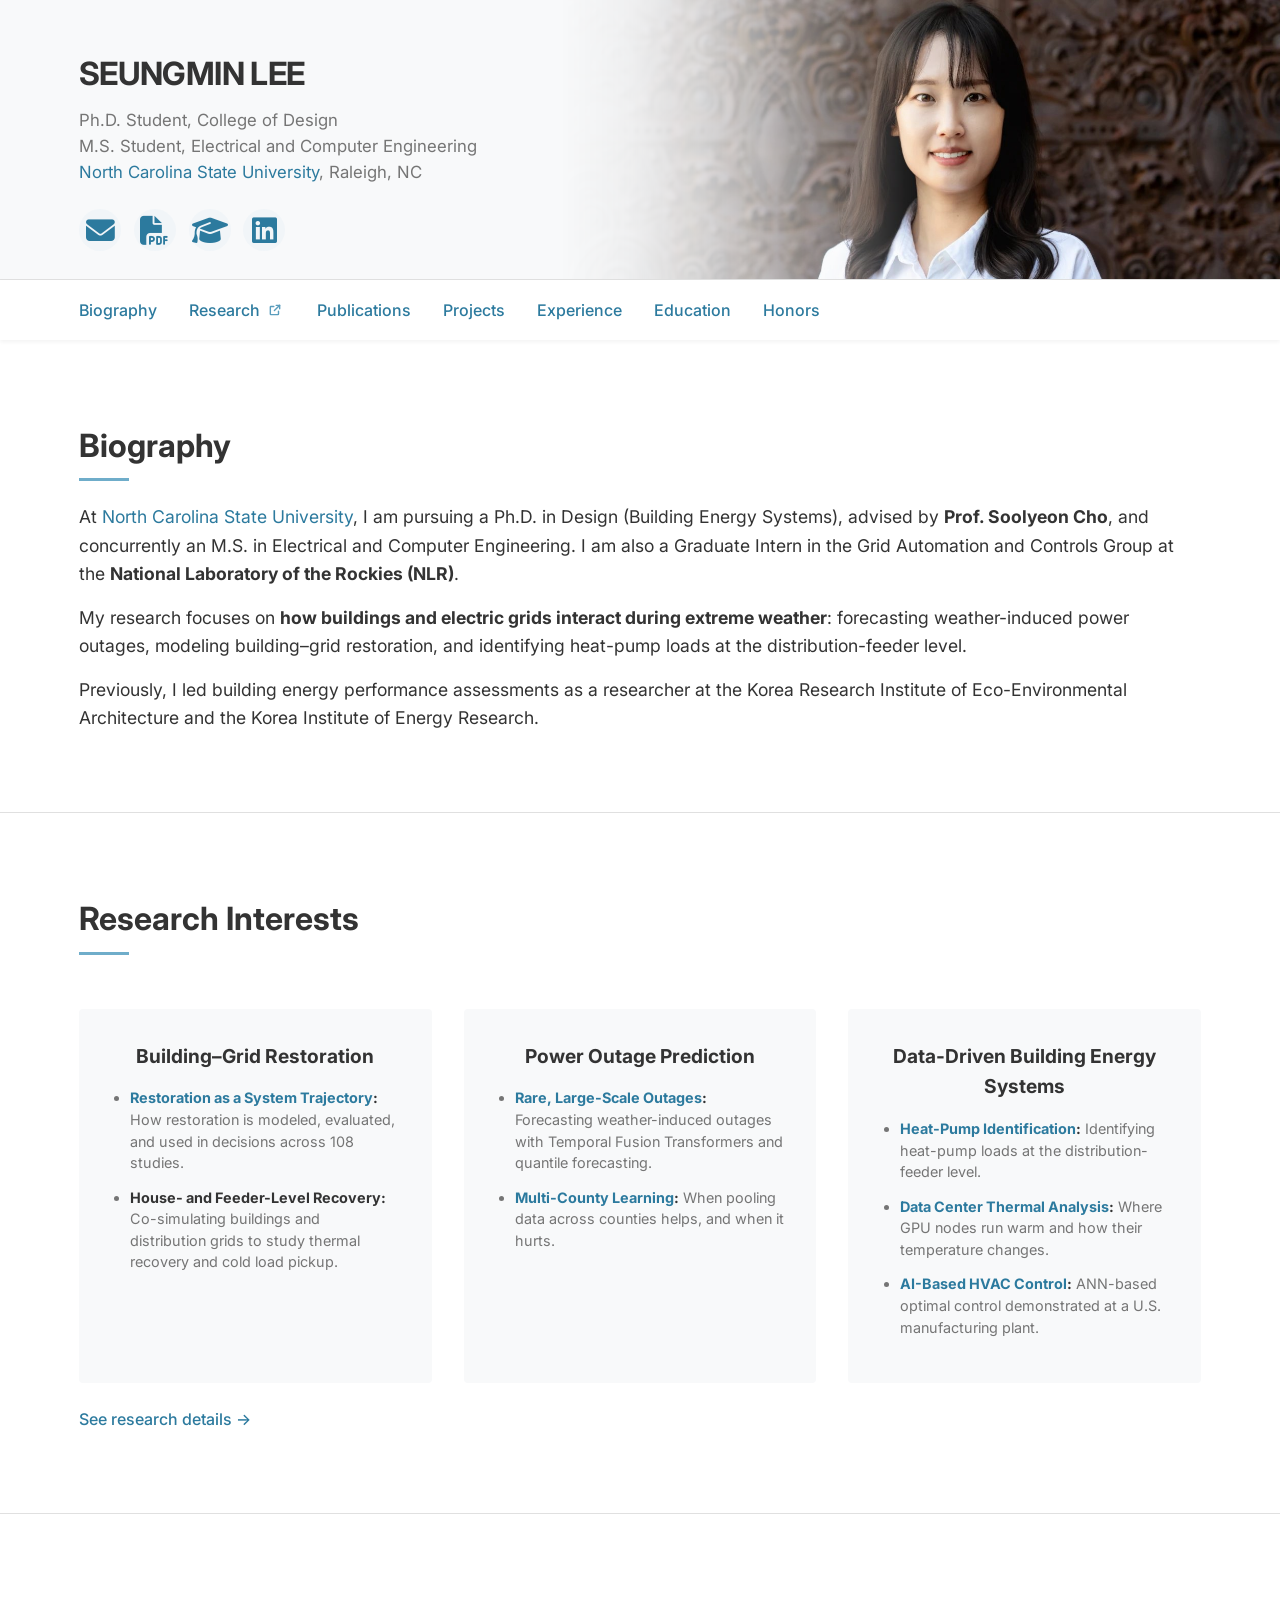
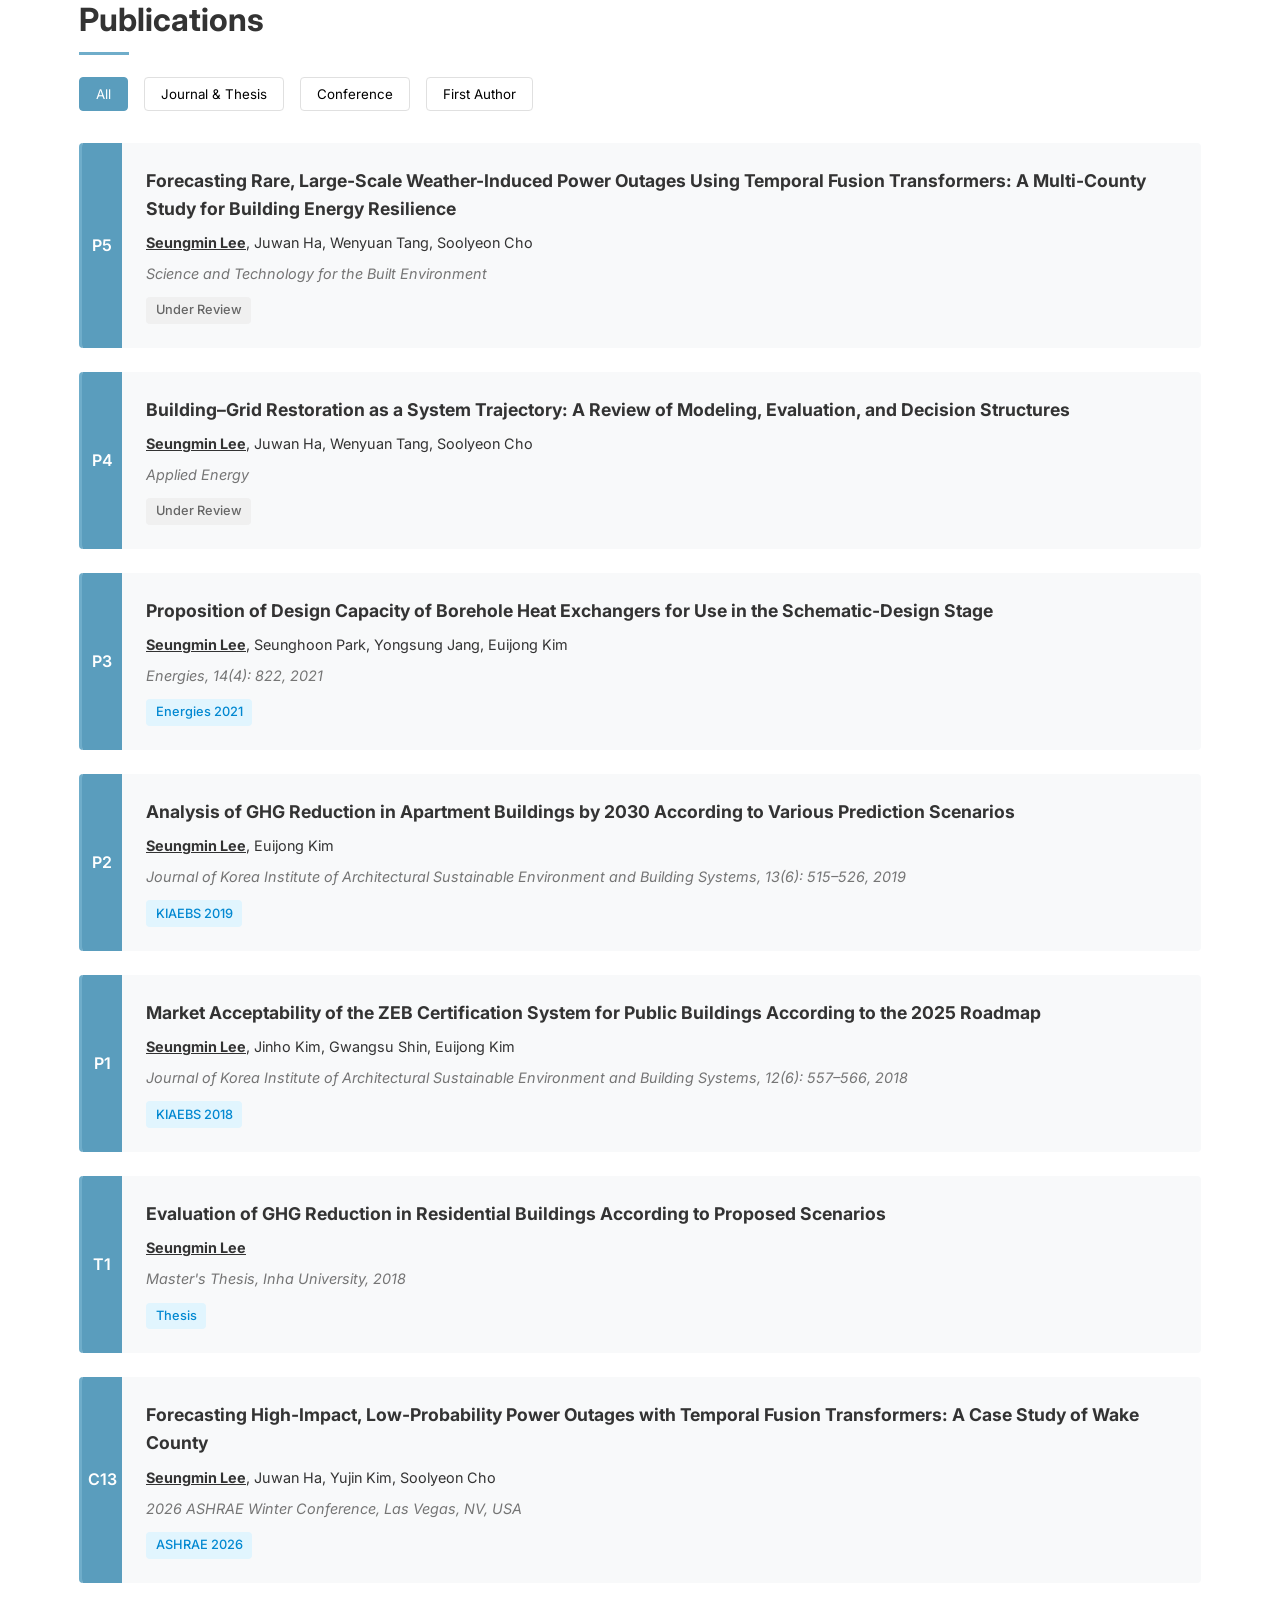
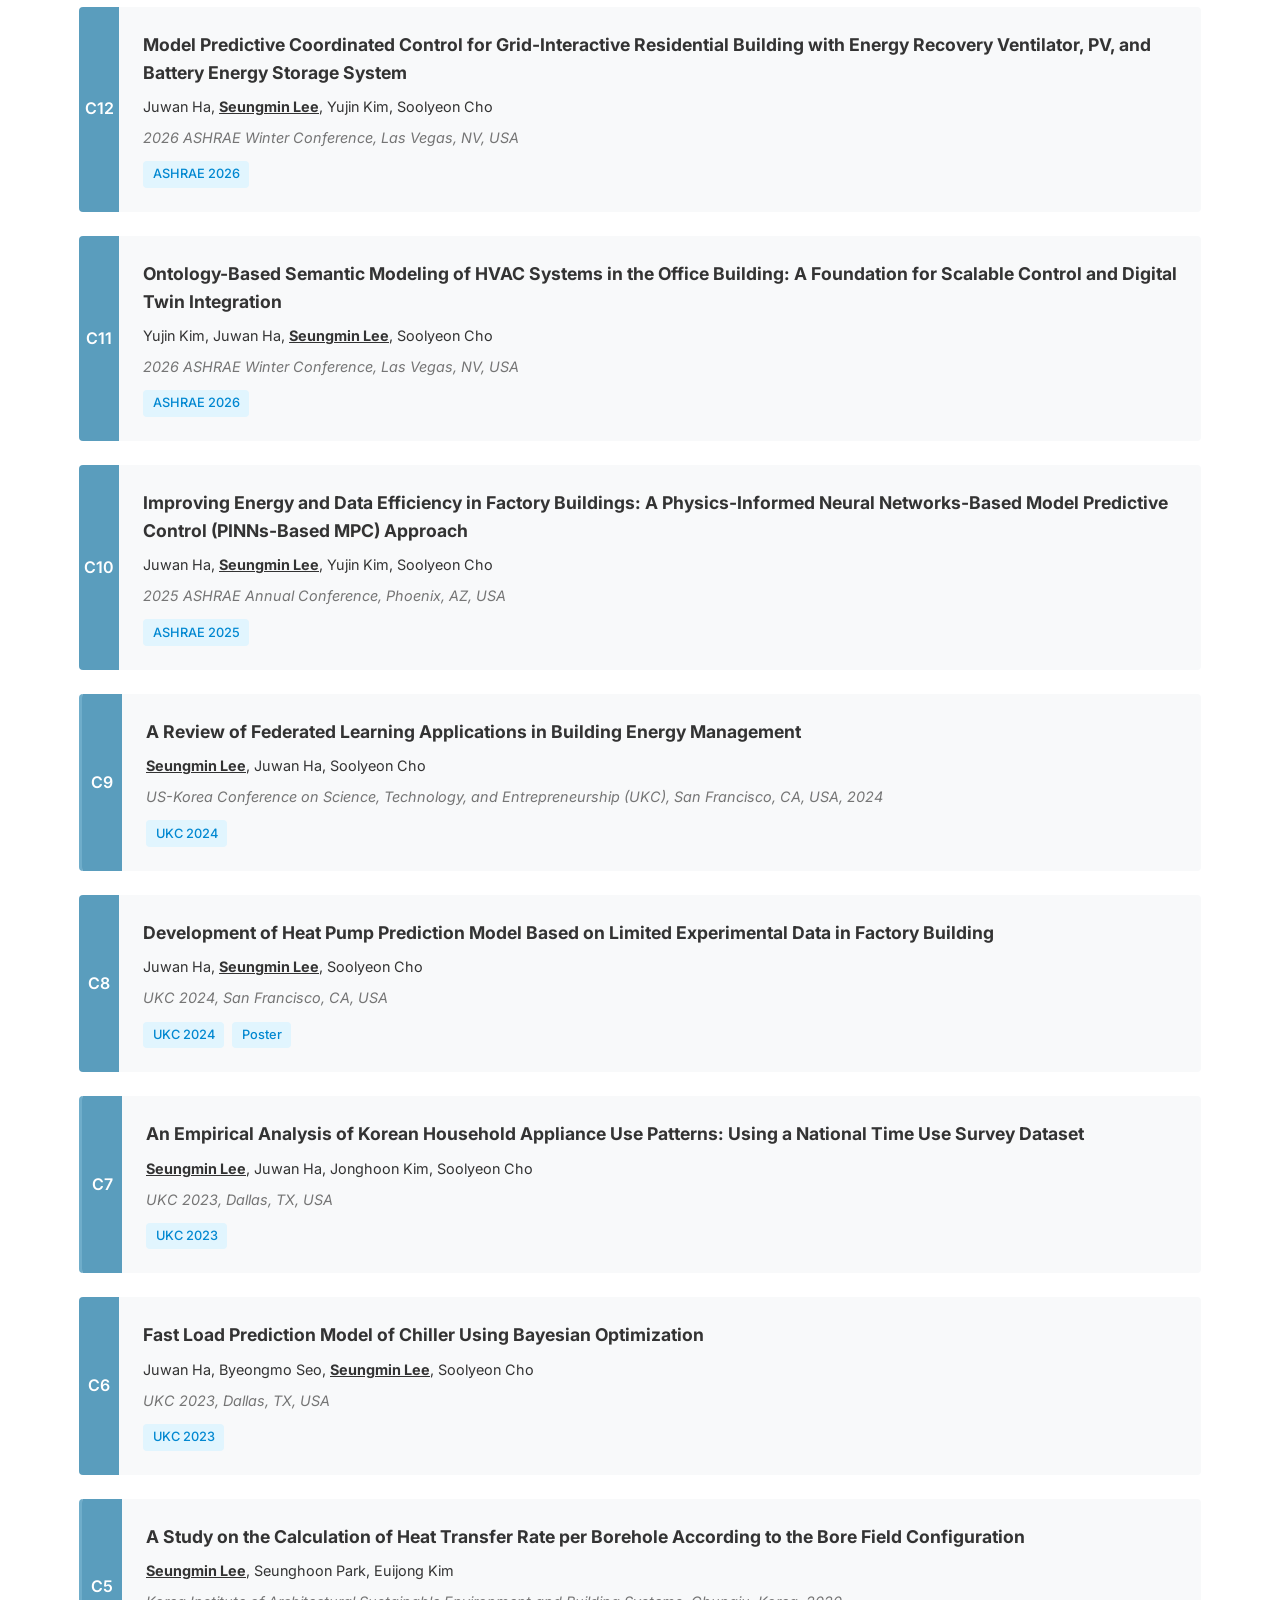
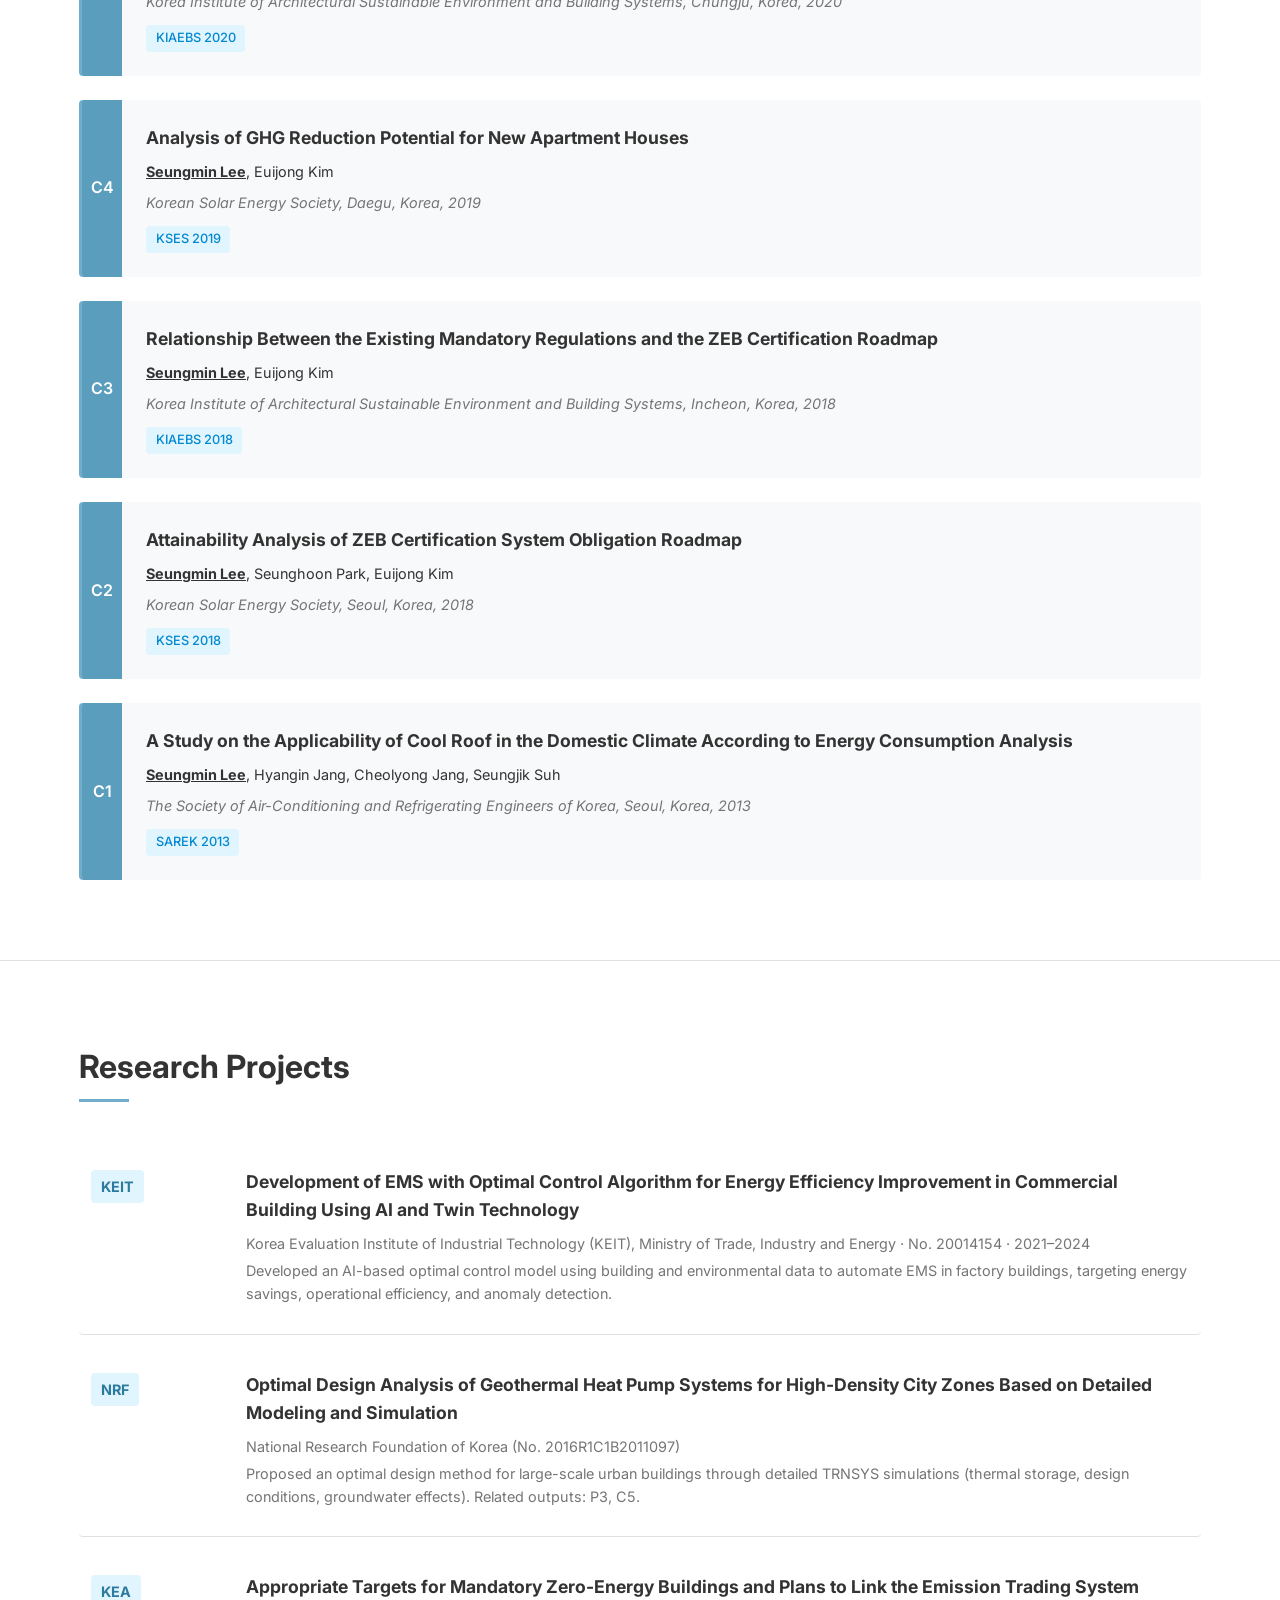
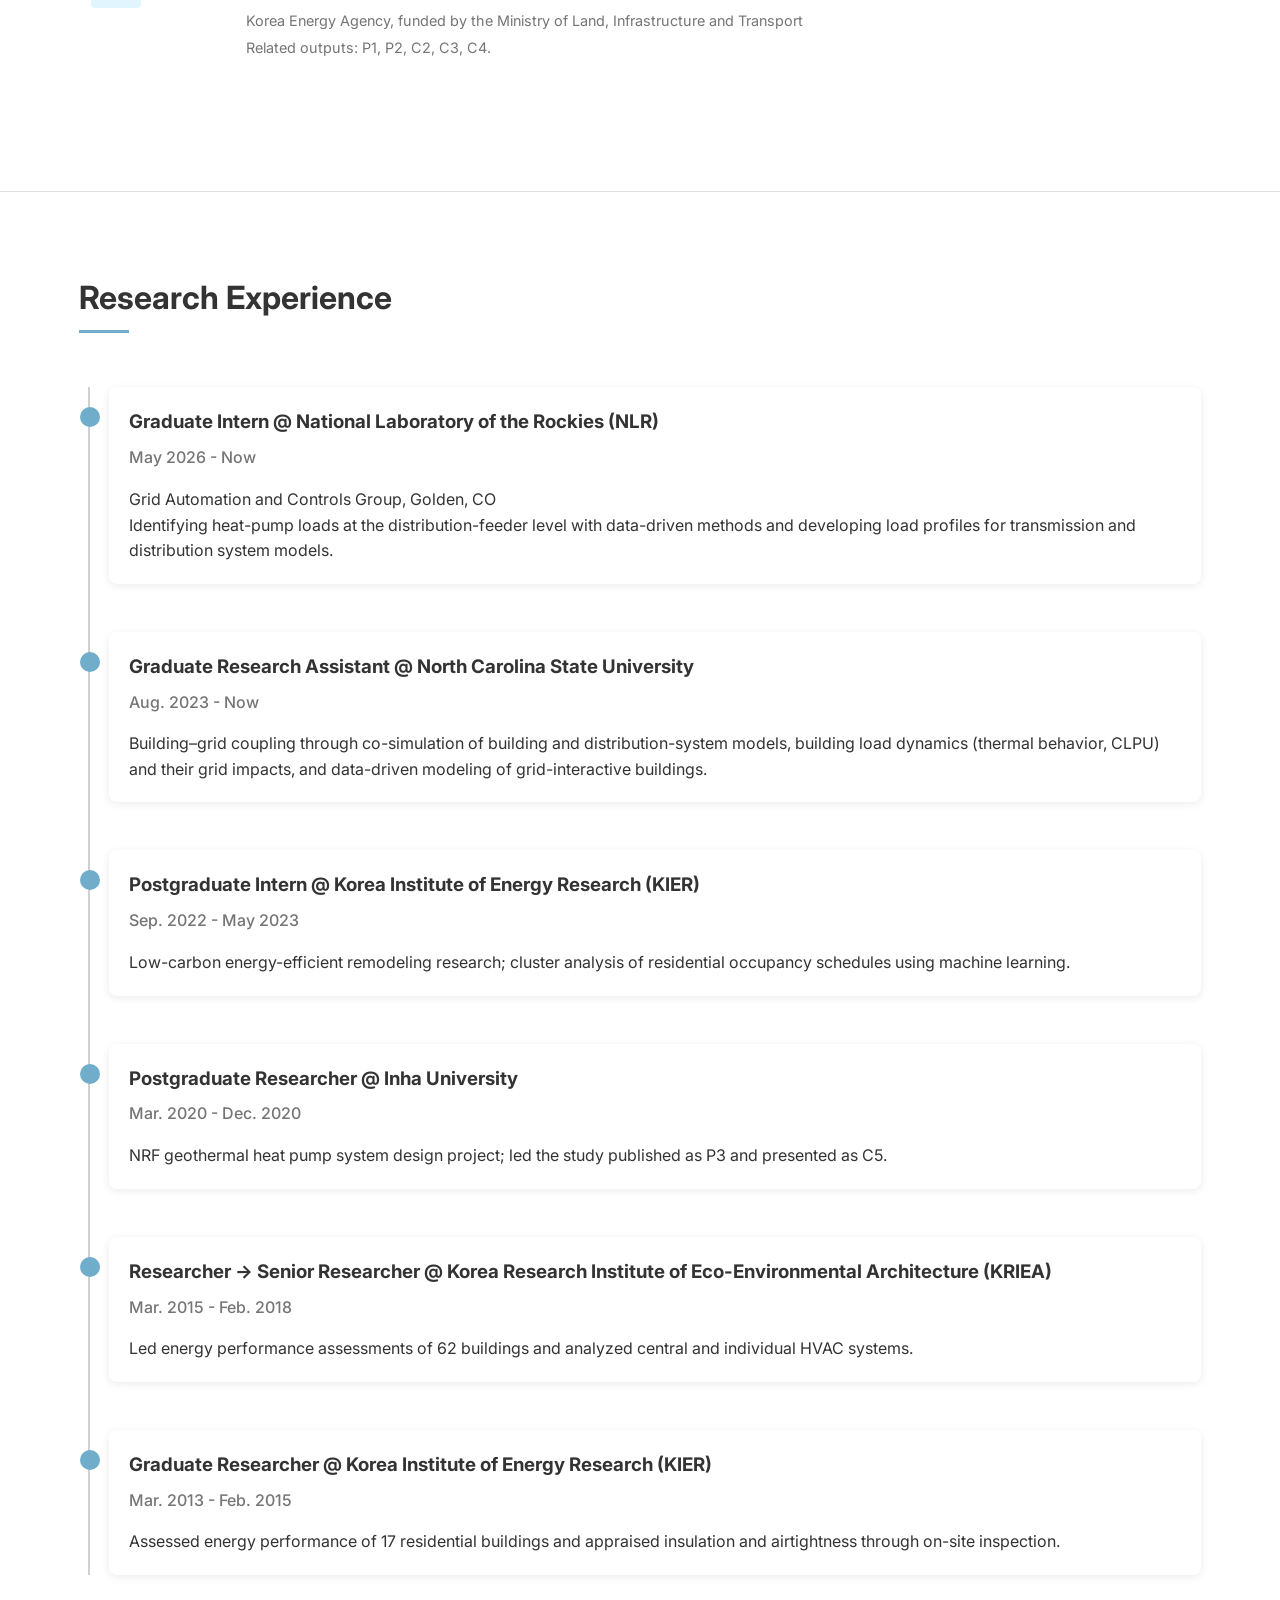
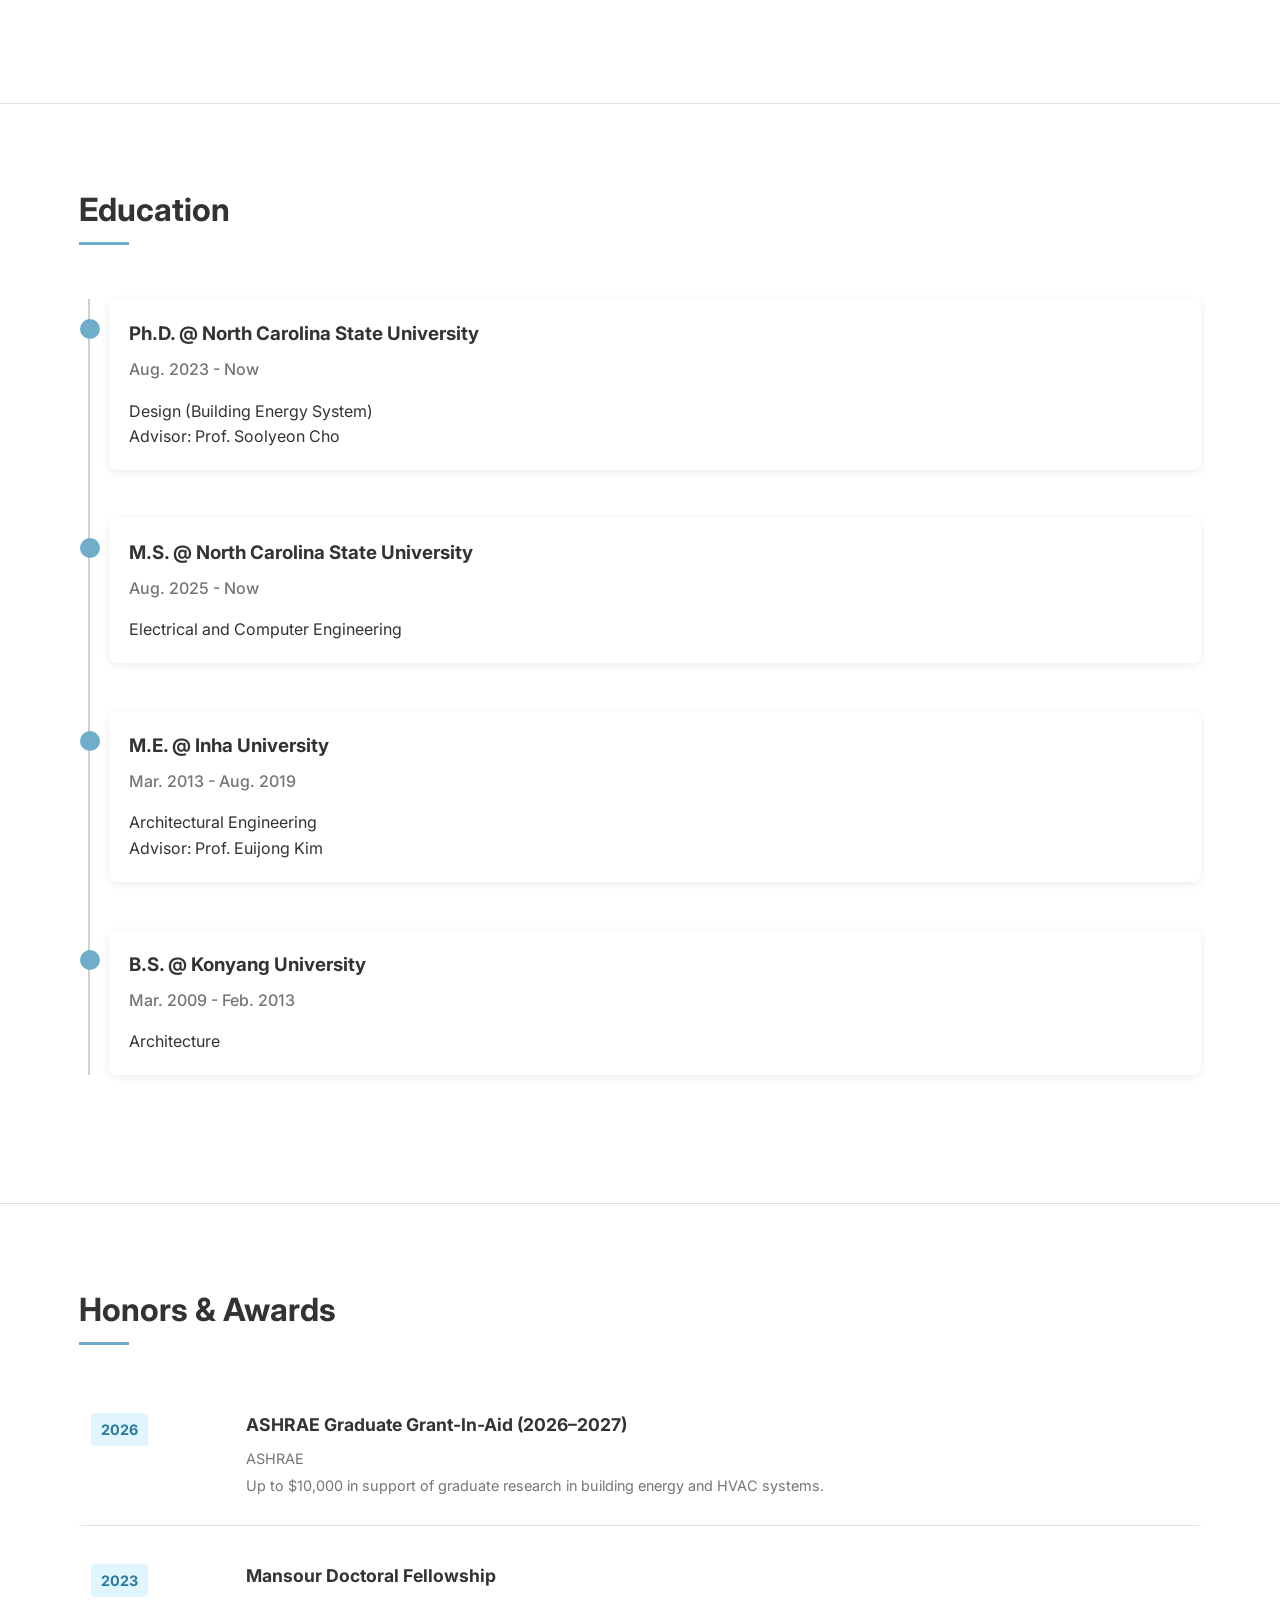
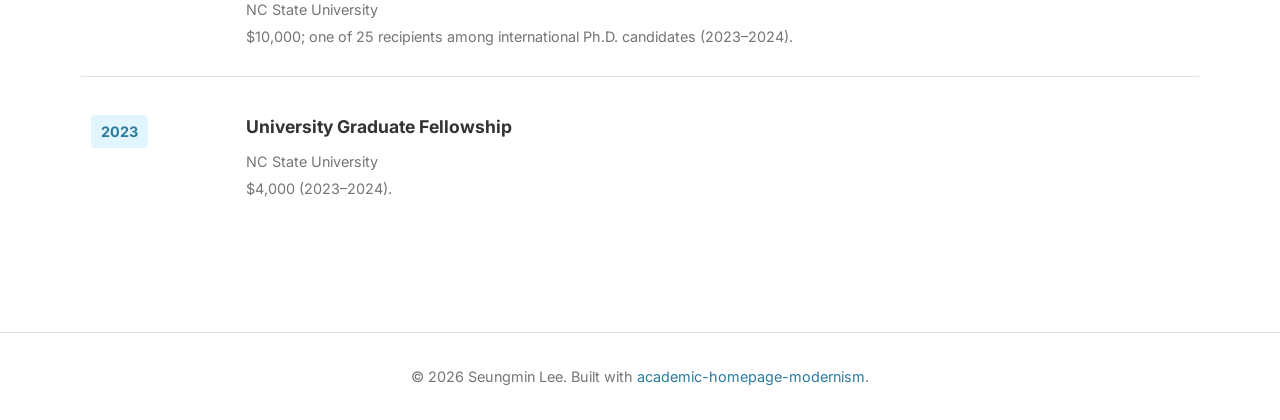
==== index.html @ 85a57336 "Research Interests: remove icons Co-Authored-By: Claude Opus 5.5 <noreply@anthropic.com> Claude-Sess" ====
<!DOCTYPE html>
<html lang="en">
<head>
    <meta charset="UTF-8">
    <meta name="viewport" content="width=device-width, initial-scale=1.0">
    <title>Seungmin Lee</title>
    <meta name="description" content="Seungmin Lee, Ph.D. student at North Carolina State University researching building–grid resilience, machine learning for energy systems, and building electrification.">
    <link rel="icon" href="data:image/svg+xml,<svg xmlns=%22http://www.w3.org/2000/svg%22 viewBox=%220 0 100 100%22><text y=%22.9em%22 font-size=%2290%22>⚡</text></svg>">
    <link rel="stylesheet" href="styles.css?v=20261013o">
    <link rel="stylesheet" href="https://cdnjs.cloudflare.com/ajax/libs/font-awesome/6.4.0/css/all.min.css">
    <link href="https://fonts.googleapis.com/css2?family=Inter:wght@300;400;500;600;700&display=swap" rel="stylesheet">
</head>
<body>
    <header>
        <div class="container">
            <div class="header-content">
                <div class="profile-info">
                    <!-- Profile info is loaded from data/profile-info.json -->
                </div>
            </div>
        </div>
    </header>

    <nav>
        <div class="container">
            <ul class="nav-links">
                <li><a href="#about" class="active">Biography</a></li>
                <li class="nav-with-link">
                    <a href="#research">Research</a>
                    <a href="research/" class="nav-ext" aria-label="Open research pages" title="Research pages">
                        <svg viewBox="0 0 24 24" width="14" height="14" fill="none" stroke="currentColor" stroke-width="2.4" stroke-linecap="round" stroke-linejoin="round" aria-hidden="true"><path d="M14 4h6v6"/><path d="M20 4l-9 9"/><path d="M18 14v5a1 1 0 0 1-1 1H5a1 1 0 0 1-1-1V7a1 1 0 0 1 1-1h5"/></svg>
                    </a>
                </li>
                <li><a href="#publications">Publications</a></li>
                <li><a href="#projects">Projects</a></li>
                <li><a href="#experience">Experience</a></li>
                <li><a href="#education">Education</a></li>
                <li><a href="#honors">Honors</a></li>
            </ul>
        </div>
    </nav>

    <main>
        <section id="about" class="section">
            <div class="container">
                <h2 class="section-title">Biography</h2>
                <div class="about-content">
                    <p>At <a href="https://www.ncsu.edu/">North Carolina State University</a>, I am pursuing a Ph.D. in Design (Building Energy Systems), advised by <b>Prof. Soolyeon Cho</b>, and concurrently an M.S. in Electrical and Computer Engineering. I am also a Graduate Intern in the Grid Automation and Controls Group at the <b>National Laboratory of the Rockies (NLR)</b>.</p>
                    <p>My research focuses on <b>how buildings and electric grids interact during extreme weather</b>: forecasting weather-induced power outages, modeling building–grid restoration, and identifying heat-pump loads at the distribution-feeder level.</p>
                    <p>Previously, I led building energy performance assessments as a researcher at the Korea Research Institute of Eco-Environmental Architecture and the Korea Institute of Energy Research.</p>
                </div>
            </div>
        </section>

        <section id="research" class="section">
            <div class="container">
                <h2 class="section-title">Research Interests</h2>
                <div class="research-areas">
                    <div class="research-area">
                        <h3>Building–Grid Restoration</h3>
                        <ul class="research-list">
                            <li><strong><a href="research/building-grid-resiliency/review/" data-same-tab>Restoration as a System Trajectory</a>:</strong> How restoration is modeled, evaluated, and used in decisions across 108 studies.</li>
                            <li><strong>House- and Feeder-Level Recovery:</strong> Co-simulating buildings and distribution grids to study thermal recovery and cold load pickup.</li>
                        </ul>
                    </div>
                    <div class="research-area">
                        <h3>Power Outage Prediction</h3>
                        <ul class="research-list">
                            <li><strong><a href="research/outage-prediction/single-county/" data-same-tab>Rare, Large-Scale Outages</a>:</strong> Forecasting weather-induced outages with Temporal Fusion Transformers and quantile forecasting.</li>
                            <li><strong><a href="research/outage-prediction/multi-county/" data-same-tab>Multi-County Learning</a>:</strong> When pooling data across counties helps, and when it hurts.</li>
                        </ul>
                    </div>
                    <div class="research-area">
                        <h3>Data-Driven Building Energy Systems</h3>
                        <ul class="research-list">
                            <li><strong><a href="research/heat-pump-identification/" data-same-tab>Heat-Pump Identification</a>:</strong> Identifying heat-pump loads at the distribution-feeder level.</li>
                            <li><strong><a href="research/datacenter/" data-same-tab>Data Center Thermal Analysis</a>:</strong> Where GPU nodes run warm and how their temperature changes.</li>
                            <li><strong><a href="research/hvac-control/" data-same-tab>AI-Based HVAC Control</a>:</strong> ANN-based optimal control demonstrated at a U.S. manufacturing plant.</li>
                        </ul>
                    </div>
                </div>
                <p class="section-link"><a href="research/" data-same-tab>See research details <span aria-hidden="true">→</span></a></p>
            </div>
        </section>

        <section id="publications" class="section">
            <div class="container">
                <h2 class="section-title">Publications</h2>
                <div class="publication-filter">
                    <button class="filter-btn active" data-filter="all">All</button>
                    <button class="filter-btn" data-filter="journal">Journal &amp; Thesis</button>
                    <button class="filter-btn" data-filter="conference">Conference</button>
                    <button class="filter-btn" data-filter="first-author">First Author</button>
                </div>
                <div class="publications-list">
                    <!-- Publications are loaded from data/publications.json -->
                </div>
            </div>
        </section>

        <section id="projects" class="section">
            <div class="container">
                <h2 class="section-title">Research Projects</h2>
                <div class="honors-list">
                    <div class="honor-item">
                        <div class="honor-year"><span class="year-highlight">KEIT</span></div>
                        <div class="honor-content">
                            <h3>Development of EMS with Optimal Control Algorithm for Energy Efficiency Improvement in Commercial Building Using AI and Twin Technology</h3>
                            <p>Korea Evaluation Institute of Industrial Technology (KEIT), Ministry of Trade, Industry and Energy · No. 20014154 · 2021–2024</p>
                            <p>Developed an AI-based optimal control model using building and environmental data to automate EMS in factory buildings, targeting energy savings, operational efficiency, and anomaly detection.</p>
                        </div>
                    </div>
                    <div class="honor-item">
                        <div class="honor-year"><span class="year-highlight">NRF</span></div>
                        <div class="honor-content">
                            <h3>Optimal Design Analysis of Geothermal Heat Pump Systems for High-Density City Zones Based on Detailed Modeling and Simulation</h3>
                            <p>National Research Foundation of Korea (No. 2016R1C1B2011097)</p>
                            <p>Proposed an optimal design method for large-scale urban buildings through detailed TRNSYS simulations (thermal storage, design conditions, groundwater effects). Related outputs: P3, C5.</p>
                        </div>
                    </div>
                    <div class="honor-item">
                        <div class="honor-year"><span class="year-highlight">KEA</span></div>
                        <div class="honor-content">
                            <h3>Appropriate Targets for Mandatory Zero-Energy Buildings and Plans to Link the Emission Trading System</h3>
                            <p>Korea Energy Agency, funded by the Ministry of Land, Infrastructure and Transport</p>
                            <p>Related outputs: P1, P2, C2, C3, C4.</p>
                        </div>
                    </div>
                </div>
            </div>
        </section>

        <section id="experience" class="section">
            <div class="container">
                <h2 class="section-title">Research Experience</h2>
                <div class="timeline">
                    <div class="timeline-item">
                        <div class="timeline-marker"></div>
                        <div class="timeline-content">
                            <div class="edu-text">
                                <h3>Graduate Intern @ National Laboratory of the Rockies (NLR)</h3>
                                <p class="timeline-date">May 2026 - Now</p>
                                <p>Grid Automation and Controls Group, Golden, CO</p>
                                <p>Identifying heat-pump loads at the distribution-feeder level with data-driven methods and developing load profiles for transmission and distribution system models.</p>
                            </div>
                        </div>
                    </div>
                    <div class="timeline-item">
                        <div class="timeline-marker"></div>
                        <div class="timeline-content">
                            <div class="edu-text">
                                <h3>Graduate Research Assistant @ North Carolina State University</h3>
                                <p class="timeline-date">Aug. 2023 - Now</p>
                                <p>Building–grid coupling through co-simulation of building and distribution-system models, building load dynamics (thermal behavior, CLPU) and their grid impacts, and data-driven modeling of grid-interactive buildings.</p>
                            </div>
                        </div>
                    </div>
                    <div class="timeline-item">
                        <div class="timeline-marker"></div>
                        <div class="timeline-content">
                            <div class="edu-text">
                                <h3>Postgraduate Intern @ Korea Institute of Energy Research (KIER)</h3>
                                <p class="timeline-date">Sep. 2022 - May 2023</p>
                                <p>Low-carbon energy-efficient remodeling research; cluster analysis of residential occupancy schedules using machine learning.</p>
                            </div>
                        </div>
                    </div>
                    <div class="timeline-item">
                        <div class="timeline-marker"></div>
                        <div class="timeline-content">
                            <div class="edu-text">
                                <h3>Postgraduate Researcher @ Inha University</h3>
                                <p class="timeline-date">Mar. 2020 - Dec. 2020</p>
                                <p>NRF geothermal heat pump system design project; led the study published as P3 and presented as C5.</p>
                            </div>
                        </div>
                    </div>
                    <div class="timeline-item">
                        <div class="timeline-marker"></div>
                        <div class="timeline-content">
                            <div class="edu-text">
                                <h3>Researcher → Senior Researcher @ Korea Research Institute of Eco-Environmental Architecture (KRIEA)</h3>
                                <p class="timeline-date">Mar. 2015 - Feb. 2018</p>
                                <p>Led energy performance assessments of 62 buildings and analyzed central and individual HVAC systems.</p>
                            </div>
                        </div>
                    </div>
                    <div class="timeline-item">
                        <div class="timeline-marker"></div>
                        <div class="timeline-content">
                            <div class="edu-text">
                                <h3>Graduate Researcher @ Korea Institute of Energy Research (KIER)</h3>
                                <p class="timeline-date">Mar. 2013 - Feb. 2015</p>
                                <p>Assessed energy performance of 17 residential buildings and appraised insulation and airtightness through on-site inspection.</p>
                            </div>
                        </div>
                    </div>
                </div>
            </div>
        </section>

        <section id="education" class="section">
            <div class="container">
                <h2 class="section-title">Education</h2>
                <div class="timeline">
                    <div class="timeline-item">
                        <div class="timeline-marker"></div>
                        <div class="timeline-content">
                            <div class="edu-text">
                                <h3>Ph.D. @ North Carolina State University</h3>
                                <p class="timeline-date">Aug. 2023 - Now</p>
                                <p>Design (Building Energy System)</p>
                                <p>Advisor: Prof. Soolyeon Cho</p>
                            </div>
                        </div>
                    </div>
                    <div class="timeline-item">
                        <div class="timeline-marker"></div>
                        <div class="timeline-content">
                            <div class="edu-text">
                                <h3>M.S. @ North Carolina State University</h3>
                                <p class="timeline-date">Aug. 2025 - Now</p>
                                <p>Electrical and Computer Engineering</p>
                            </div>
                        </div>
                    </div>
                    <div class="timeline-item">
                        <div class="timeline-marker"></div>
                        <div class="timeline-content">
                            <div class="edu-text">
                                <h3>M.E. @ Inha University</h3>
                                <p class="timeline-date">Mar. 2013 - Aug. 2019</p>
                                <p>Architectural Engineering</p>
                                <p>Advisor: Prof. Euijong Kim</p>
                            </div>
                        </div>
                    </div>
                    <div class="timeline-item">
                        <div class="timeline-marker"></div>
                        <div class="timeline-content">
                            <div class="edu-text">
                                <h3>B.S. @ Konyang University</h3>
                                <p class="timeline-date">Mar. 2009 - Feb. 2013</p>
                                <p>Architecture</p>
                            </div>
                        </div>
                    </div>
                </div>
            </div>
        </section>

        <section id="honors" class="section">
            <div class="container">
                <h2 class="section-title">Honors &amp; Awards</h2>
                <div class="honors-list">
                    <div class="honor-item">
                        <div class="honor-year"><span class="year-highlight">2026</span></div>
                        <div class="honor-content">
                            <h3>ASHRAE Graduate Grant-In-Aid (2026–2027)</h3>
                            <p>ASHRAE</p>
                            <p>Up to $10,000 in support of graduate research in building energy and HVAC systems.</p>
                        </div>
                    </div>
                    <div class="honor-item">
                        <div class="honor-year"><span class="year-highlight">2023</span></div>
                        <div class="honor-content">
                            <h3>Mansour Doctoral Fellowship</h3>
                            <p>NC State University</p>
                            <p>$10,000; one of 25 recipients among international Ph.D. candidates (2023–2024).</p>
                        </div>
                    </div>
                    <div class="honor-item">
                        <div class="honor-year"><span class="year-highlight">2023</span></div>
                        <div class="honor-content">
                            <h3>University Graduate Fellowship</h3>
                            <p>NC State University</p>
                            <p>$4,000 (2023–2024).</p>
                        </div>
                    </div>
                </div>
            </div>
        </section>
    </main>

    <footer>
        <div class="container">
            <p>&copy; <span id="current-year"></span> Seungmin Lee. Built with <a href="https://github.com/dl-m9/academic-homepage-modernism">academic-homepage-modernism</a>.</p>
        </div>
    </footer>

    <script src="script.js?v=20261013o"></script>
    <script>
        // Update copyright year
        document.getElementById('current-year').textContent = new Date().getFullYear();

        // Mobile navigation horizontal scroll handling
        document.addEventListener('DOMContentLoaded', function() {
            const navLinks = document.querySelector('.nav-links');
            if (navLinks) {
                const checkScrollable = () => {
                    const isScrollable = navLinks.scrollWidth > navLinks.clientWidth;
                    document.querySelector('nav .container').classList.toggle('has-scroll', isScrollable);
                };

                checkScrollable();
                window.addEventListener('resize', checkScrollable);

                const activeLink = navLinks.querySelector('a.active');
                if (activeLink) {
                    const activeLi = activeLink.closest('li');
                    if (activeLi) {
                        setTimeout(() => {
                            const scrollPos = activeLi.offsetLeft - (navLinks.clientWidth / 2) + (activeLi.offsetWidth / 2);
                            navLinks.scrollLeft = Math.max(0, scrollPos);
                        }, 100);
                    }
                }
            }
        });
    </script>
</body>
</html>
---- styles.css ----
/* Base Styles */
:root {
    /* Theme: #6FADCA light blue. --accent-color is used for decorative
       elements; darker shades of the same hue keep text and
       white-on-color buttons readable. */
    --accent-color: #6FADCA;
    --primary-strong: #5A9DBD;
    --primary-color: #2C7A9E;
    --secondary-color: #f8f9fa;
    --text-color: #333;
    --light-text: #757575;
    --border-color: #e0e0e0;
    --section-spacing: 5rem;
    --timeline-color: #f0f0f0;
}

* {
    margin: 0;
    padding: 0;
    box-sizing: border-box;
}

body {
    font-family: 'Inter', sans-serif;
    line-height: 1.6;
    color: var(--text-color);
    background-color: #fff;
}

.container {
    width: 90%;
    max-width: 1200px;
    margin: 0 auto;
    padding: 0 15px;
}

a {
    color: var(--primary-color);
    text-decoration: none;
    transition: color 0.3s ease;
}

a:hover {
    color: #1F5F7D;
}

/* Header Styles */
header {
    padding: 3rem 0;
    background-color: var(--secondary-color);
    border-bottom: 1px solid var(--border-color);
}

.header-content {
    display: flex;
    justify-content: space-between;
    align-items: center;
}

.profile-info {
    flex: 2;
}

.profile-image {
    flex: 1;
    text-align: right;
}

#profile-img {
    width: 180px;
    height: 180px;
    border-radius: 4px;
    object-fit: cover;
    box-shadow: 0 4px 12px rgba(0, 0, 0, 0.1);
}

h1 {
    font-size: 2.5rem;
    margin-bottom: 0.5rem;
    font-weight: 700;
    letter-spacing: -0.02em;
}

.subtitle {
    font-size: 1.25rem;
    color: var(--light-text);
    margin-bottom: 1.5rem;
}

.contact-info {
    display: flex;
    flex-wrap: nowrap;
    gap: 0.8rem;
}

.contact-info p {
    display: flex;
    align-items: center;
    margin: 0;
    flex-shrink: 0;
}

.contact-info i {
    color: var(--primary-color);
    font-size: 1.8rem;
}

.contact-info a {
    padding: 8px;
    display: flex;
    align-items: center;
    justify-content: center;
    border-radius: 50%;
    transition: all 0.3s ease;
    background-color: rgba(111, 173, 202, 0.05);
    width: 42px;
    height: 42px;
}

.contact-info a:hover {
    background-color: rgba(111, 173, 202, 0.15);
    transform: translateY(-3px);
    box-shadow: 0 4px 8px rgba(0, 0, 0, 0.1);
}

.icon-svg {
    width: 1.8rem;
    height: 1.8rem;
    filter: invert(26%) sepia(92%) saturate(1361%) hue-rotate(212deg) brightness(92%) contrast(90%);
}

/* Navigation Styles */
nav {
    background-color: #fff;
    box-shadow: 0 2px 4px rgba(0, 0, 0, 0.05);
    position: sticky;
    top: 0;
    z-index: 100;
    width: 100%;
}

.nav-links {
    display: flex;
    list-style: none;
    height: 60px;
}

.nav-links li {
    margin-right: 2rem;
}

.nav-links a {
    display: inline-block;
    height: 60px;
    line-height: 60px;
    font-weight: 500;
    position: relative;
}

.nav-links a.active {
    color: var(--primary-color);
}

.nav-links a::after {
    content: '';
    position: absolute;
    bottom: 0;
    left: 0;
    width: 0;
    height: 3px;
    background-color: var(--accent-color);
    transition: width 0.3s ease;
}

.nav-links a.active::after {
    width: 100%;
}

.nav-links a:hover::after {
    width: 100%;
}

/* Mobile Navigation Menu */
.menu-toggle {
    display: none;
}

@media (max-width: 768px) {
    h1 {
        font-size: 2rem;
    }
    
    nav {
        position: fixed;
        top: 0;
        left: 0;
        width: 100%;
        z-index: 1000;
        background-color: #fff;
        box-shadow: 0 2px 4px rgba(0, 0, 0, 0.1);
        overflow: hidden;
    }
    
    body {
        padding-top: 60px;
    }
    
    .nav-links {
        display: flex;
        justify-content: flex-start;
        overflow-x: auto;
        -webkit-overflow-scrolling: touch;
        scrollbar-width: none; /* Firefox */
        -ms-overflow-style: none;  /* IE and Edge */
        white-space: nowrap;
        padding: 0.5rem 0;
        height: auto;
        width: 100%;
        margin: 0;
    }
    
    .nav-links::-webkit-scrollbar {
        display: none; /* Chrome, Safari, Opera */
    }
    
    nav .container {
        padding: 0;
        position: relative;
    }
    
    .nav-links li {
        display: inline-block;
        margin: 0 0.8rem;
        flex-shrink: 0;
    }
    
    .nav-links li:first-child {
        margin-left: 15px;
    }
    
    .nav-links li:last-child {
        margin-right: 15px;
        padding-right: 5px; /* Add a bit of padding at the end for better scrolling */
    }
    
    .nav-links a {
        height: auto;
        line-height: normal;
        padding: 0.5rem 0;
        font-size: 0.95rem;
        white-space: nowrap;
    }
    
    /* Add gradient indicators to show there's more content */
    nav .container::before,
    nav .container::after {
        content: '';
        position: absolute;
        top: 0;
        bottom: 0;
        width: 20px;
        z-index: 10;
        pointer-events: none;
        opacity: 0;
        transition: opacity 0.3s ease;
    }
    
    nav .container::before {
        left: 0;
        background: linear-gradient(to right, rgba(255,255,255,1), rgba(255,255,255,0));
    }
    
    nav .container::after {
        right: 0;
        background: linear-gradient(to left, rgba(255,255,255,1), rgba(255,255,255,0));
    }
    
    /* Only show gradients if has-scroll class is present */
    nav .container.has-scroll::before,
    nav .container.has-scroll::after {
        opacity: 1;
    }
    
    .section {
        padding: 3rem 0;
    }
    
    #profile-img {
        width: 150px;
        height: 150px;
    }
    
    .projects-grid {
        grid-template-columns: 1fr;
    }
    
    .gallery-container {
        grid-template-columns: repeat(auto-fill, minmax(250px, 1fr));
    }
    
    /* Hide timeline elements on mobile */
    .timeline {
        padding-left: 0;
    }
    
    .timeline::before {
        display: none;
    }
    
    .timeline-marker {
        display: none;
    }
    
    .edu-content-wrapper {
        flex-direction: column;
        align-items: flex-start;
    }
    
    .edu-text {
        padding-right: 0;
        margin-bottom: 1rem;
    }
    
    .school-logo {
        align-self: center;
    }
    
    .edu-logo {
        width: 80px;
    }
    
    .honor-item {
        flex-direction: column;
    }
    
    .honor-year {
        margin-bottom: 0.75rem;
        margin-right: 0;
    }
    
    .news-item {
        flex-direction: column;
    }
    
    .news-date {
        margin-right: 0;
        margin-bottom: 1rem;
    }
    
    .service-list {
        gap: 0.5rem;
    }
    
    .service-list li {
        font-size: 0.85rem;
        padding: 0.4rem 0.8rem;
    }
    
    .address-info p {
        font-size: 1rem;
    }
    
    .address-description {
        font-size: 0.9rem !important;
    }
}

@media (max-width: 576px) {
    nav {
        padding: 0;
    }
    
    body {
        padding-top: 42px; /* Adjust padding for smaller screens */
    }
    
    .nav-links {
        padding: 0.3rem 0;
    }
    
    .nav-links li {
        margin: 0 0.6rem;
    }
    
    .nav-links li:first-child {
        margin-left: 10px;
    }
    
    .nav-links li:last-child {
        margin-right: 10px;
    }
    
    .nav-links a {
        font-size: 0.9rem;
        padding: 0.4rem 0;
    }
    
    .container nav::before,
    .container nav::after {
        width: 20px;
    }
    
    .contact-info {
        flex-direction: row;
        gap: 0.5rem;
        justify-content: flex-start;
        margin-bottom: 1rem;
    }
    
    .contact-info a {
        width: 38px;
        height: 38px;
        padding: 6px;
    }
    
    .contact-info i {
        font-size: 1.5rem;
    }
    
    .icon-svg {
        width: 1.5rem;
        height: 1.5rem;
    }
    
    .skill-item {
        flex-direction: column;
        align-items: flex-start;
    }
    
    .skill-name {
        margin-bottom: 0.5rem;
    }
    
    .gallery-container {
        grid-template-columns: 1fr;
    }
    
    .contact-info-card {
        grid-template-columns: 1fr;
    }
    
    .contact-social {
        grid-column: span 1;
    }
    
    nav .container {
        padding: 0 2px;
    }
}

/* Section Styles */
.section {
    padding: var(--section-spacing) 0;
    border-bottom: 1px solid var(--border-color);
}

.section-title {
    font-size: 2rem;
    margin-bottom: 2rem;
    position: relative;
    display: inline-block;
}

.section-title::after {
    content: '';
    position: absolute;
    bottom: -10px;
    left: 0;
    width: 50px;
    height: 3px;
    background-color: var(--accent-color);
}

/* About Section */
.about-content {
    font-size: 1.1rem;
}

/* News Section */
.news-container, .news-list {
    margin-top: 2rem;
}

.news-item {
    display: flex;
    margin-bottom: 1.5rem;
    padding: 0.75rem;
    padding-bottom: 1.5rem;
    border-bottom: 1px solid var(--border-color);
    transition: all 0.2s ease;
    border-radius: 4px;
    background-color: transparent;
    box-shadow: none;
}

.news-item:hover {
    transform: translateX(5px);
    background-color: rgba(111, 173, 202, 0.05);
    box-shadow: 0 2px 8px rgba(0, 0, 0, 0.05);
}

.news-item:last-child {
    border-bottom: none;
}

.news-date {
    min-width: 130px;
    width: 130px;
    font-size: 1.2rem;
    font-weight: 700;
    color: var(--primary-color);
    margin-right: 25px;
    flex-shrink: 0;
    display: flex;
    align-items: flex-start;
    padding-top: 2px;
}

.date-highlight, .year-highlight {
    background-color: rgba(111, 173, 202, 0.1);
    padding: 2px 8px;
    border-radius: 4px;
    display: inline-block;
    font-size: 0.9rem;
}

.news-content {
    flex: 1;
}

.news-content h3 {
    font-size: 1.1rem;
    margin-bottom: 0.5rem;
    color: var(--text-color);
}

.news-content p {
    color: var(--light-text);
    font-size: 0.9rem;
    margin-bottom: 0.25rem;
}

.news-content a {
    color: var(--primary-color);
    text-decoration: none;
    font-weight: 600;
    margin-left: 5px;
}

.news-content a:hover {
    text-decoration: underline;
}

.view-all-news, .back-to-home {
    margin-top: 2rem;
    text-align: center;
}

.text-center {
    text-align: center;
}

.mt-4 {
    margin-top: 2rem;
}

.btn-secondary {
    background-color: #6c757d;
    color: white;
    padding: 0.5rem 1rem;
    border-radius: 4px;
    text-decoration: none;
    display: inline-block;
    transition: background-color 0.3s;
}

.btn-secondary:hover {
    background-color: #5a6268;
}

/* Media queries for news items */
@media (max-width: 768px) {
    .news-item {
        flex-direction: column;
    }
    
    .news-date {
        margin-right: 0;
        margin-bottom: 1rem;
    }
}

/* Research Areas */
.research-areas {
    display: flex;
    flex-wrap: wrap;
    gap: 2rem;
    margin-top: 2rem;
}

.research-area {
    flex: 1;
    min-width: 250px;
    padding: 2rem;
    background-color: var(--secondary-color);
    border-radius: 4px;
    text-align: center;
    transition: transform 0.3s ease, box-shadow 0.3s ease;
}

.research-area:hover {
    transform: translateY(-5px);
    box-shadow: 0 10px 20px rgba(0, 0, 0, 0.05);
}

.research-area i {
    font-size: 2.5rem;
    color: var(--primary-strong);
    margin-bottom: 1rem;
}

.research-area h3 {
    font-size: 1.2rem;
    margin-bottom: 1rem;
}

.research-area p {
    font-size: 0.9rem;
    color: var(--light-text);
    line-height: 1.5;
}

.research-list {
    text-align: left;
    padding-left: 1.2rem;
    margin-bottom: 0;
}

.research-list li {
    font-size: 0.9rem;
    color: var(--light-text);
    line-height: 1.5;
    margin-bottom: 0.8rem;
}

.research-list li strong {
    color: var(--text-color);
}

/* Education Timeline */
.timeline {
    position: relative;
    margin: 2rem 0;
    padding-left: 30px;
}

.timeline::before {
    content: '';
    position: absolute;
    left: 9px;
    top: 0;
    height: 100%;
    width: 2px;
    background-color: #d0d0d0;
    z-index: 0;
}

.timeline-item {
    position: relative;
    margin-bottom: 3rem;
    transition: transform 0.3s ease, box-shadow 0.3s ease;
    border-radius: 8px;
    padding: 20px;
    background-color: transparent;
    box-shadow: 0 2px 8px rgba(0, 0, 0, 0.08);
}

.timeline-item:hover {
    transform: translateY(-5px);
    box-shadow: 0 10px 20px rgba(0, 0, 0, 0.1);
    background-color: #fff;
}

.timeline-marker {
    position: absolute;
    top: 20px;
    left: -29.5px;
    width: 20px;
    height: 20px;
    border-radius: 50%;
    background-color: var(--accent-color);
    z-index: 2;
}

.timeline-content {
    flex: 1;
}

.edu-content-wrapper {
    display: flex;
    align-items: center;
    gap: 2rem;
}

.edu-text {
    flex: 1;
    padding-right: 1rem;
}

.school-logo {
    flex-shrink: 0;
    display: flex;
    align-items: center;
    justify-content: center;
}

.edu-logo {
    width: 100px;
    height: auto;
    border-radius: 30px;
    object-fit: contain;
}

.timeline-content h3 {
    margin-bottom: 0.5rem;
    color: var(--text-color);
}

.timeline-date {
    font-weight: 500;
    color: var(--light-text);
    margin-bottom: 1rem;
}

/* Publications */
.publication-filter {
    margin-bottom: 2rem;
    display: flex;
    gap: 1rem;
}

.section-description {
    font-size: 1.1rem;
    color: var(--light-text);
    margin-bottom: 2rem;
}

.filter-btn {
    padding: 0.5rem 1rem;
    background: none;
    border: 1px solid var(--border-color);
    border-radius: 4px;
    cursor: pointer;
    font-family: inherit;
    transition: all 0.3s ease;
}

.filter-btn.active, .filter-btn:hover {
    background-color: var(--primary-strong);
    color: white;
    border-color: var(--primary-strong);
}

.publications-list {
    display: flex;
    flex-direction: column;
    gap: 1.5rem;
}

.publication {
    display: flex;
    background-color: var(--secondary-color);
    border-radius: 4px;
    overflow: hidden;
    transition: transform 0.3s ease;
}

/* Subtle left border for first-author papers */
.publication.first-author {
    border-left: 3px solid var(--accent-color);
}

.publication:hover {
    transform: translateX(5px);
}

.pub-number {
    display: flex;
    align-items: center;
    justify-content: center;
    width: 40px;
    background-color: var(--primary-strong);
    color: white;
    font-weight: 600;
}

.pub-content {
    padding: 1.5rem;
    flex: 1;
}

.pub-content h3 {
    font-size: 1.1rem;
    margin-bottom: 0.5rem;
}

.authors {
    font-size: 0.9rem;
    margin-bottom: 0.5rem;
}

.venue {
    font-size: 0.9rem;
    font-style: italic;
    color: var(--light-text);
    margin-bottom: 0.75rem;
}

.pub-tags {
    display: flex;
    flex-wrap: wrap;
    gap: 0.5rem;
    margin-top: 0.5rem;
}

.tag {
    display: inline-block;
    padding: 0.2rem 0.6rem;
    border-radius: 4px;
    font-size: 0.8rem;
    font-weight: 500;
    font-style: normal;
}

/* Gray color for preprint tags */
.preprint-tag {
    background-color: #f0f0f0;
    color: #666;
}

/* Light blue color for venue tags (accepted papers) */
.venue-tag {
    background-color: #e1f5fe;
    color: #0288d1;
}

/* Light purple color for highlight tags, rating tags, and code/blog tags */
.highlight-tag, .code-tag, .blog-tag {
    background-color: #e8eaf6;
    color: #3f51b5;
    text-decoration: none;
    transition: all 0.3s ease;
}

.code-tag:hover, .blog-tag:hover {
    background-color: #3f51b5;
    color: white;
}

.highlight {
    color: var(--primary-color);
    font-weight: 600;
    font-style: normal;
}

.status {
    background-color: #eaf4f9;
    color: var(--primary-color);
    padding: 0.2rem 0.5rem;
    border-radius: 4px;
    font-style: normal;
}

.code-link, .blog-link {
    display: inline-block;
    margin-left: 0.5rem;
    padding: 0.2rem 0.5rem;
    background-color: #eaf4f9;
    color: var(--primary-color);
    border-radius: 4px;
    font-style: normal;
    text-decoration: none;
    font-size: 0.8rem;
    transition: all 0.3s ease;
}

.code-link:hover, .blog-link:hover {
    background-color: var(--primary-color);
    color: white;
}

/* Footer */
footer {
    padding: 2rem 0;
    text-align: center;
    color: var(--light-text);
    font-size: 0.9rem;
}

/* Projects Section */
.projects-grid {
    display: grid;
    grid-template-columns: repeat(auto-fill, minmax(300px, 1fr));
    gap: 2rem;
    margin-top: 2rem;
}

.project-card {
    background-color: var(--secondary-color);
    border-radius: 4px;
    overflow: hidden;
    transition: transform 0.3s ease, box-shadow 0.3s ease;
}

.project-card:hover {
    transform: translateY(-5px);
    box-shadow: 0 10px 20px rgba(0, 0, 0, 0.05);
}

.project-header {
    padding: 1.5rem;
    background-color: rgba(111, 173, 202, 0.1);
    display: flex;
    align-items: center;
    gap: 1rem;
}

.project-header i {
    font-size: 1.5rem;
    color: var(--primary-color);
}

.project-header h3 {
    font-size: 1.2rem;
    margin: 0;
}

.project-content {
    padding: 1.5rem;
}

.project-content p {
    margin-bottom: 1rem;
}

.project-tech {
    display: flex;
    flex-wrap: wrap;
    gap: 0.5rem;
}

.project-tech span {
    font-size: 0.8rem;
    padding: 0.25rem 0.75rem;
    background-color: rgba(111, 173, 202, 0.1);
    border-radius: 20px;
    color: var(--primary-color);
}

/* Skills Section */
.skills-container {
    margin-top: 2rem;
}

.skills-category {
    margin-bottom: 2.5rem;
}

.skills-category h3 {
    font-size: 1.3rem;
    margin-bottom: 1.5rem;
    color: var(--primary-color);
}

.skills-list {
    display: flex;
    flex-direction: column;
    gap: 1.2rem;
}

.skill-item {
    display: flex;
    align-items: center;
}

.skill-name {
    width: 120px;
    font-weight: 500;
}

.skill-bar {
    flex: 1;
    height: 8px;
    background-color: #e0e0e0;
    border-radius: 4px;
    overflow: hidden;
}

.skill-level {
    height: 100%;
    background-color: var(--primary-color);
    border-radius: 4px;
}

.skills-tags {
    display: flex;
    flex-wrap: wrap;
    gap: 0.8rem;
}

.skills-tags span {
    padding: 0.5rem 1rem;
    background-color: var(--secondary-color);
    border-radius: 4px;
    font-size: 0.9rem;
    transition: background-color 0.3s ease, color 0.3s ease;
}

.skills-tags span:hover {
    background-color: var(--primary-color);
    color: white;
}

/* Honors Section */
.honors-list {
    margin-top: 2rem;
}

.honor-item {
    display: flex;
    margin-bottom: 1.5rem;
    padding: 0.75rem;
    padding-bottom: 1.5rem;
    border-bottom: 1px solid var(--border-color);
    transition: all 0.2s ease;
    border-radius: 4px;
}

.honor-item:hover {
    transform: translateX(5px);
    background-color: rgba(111, 173, 202, 0.05);
    box-shadow: 0 2px 8px rgba(0, 0, 0, 0.05);
}

.honor-item:last-child {
    border-bottom: none;
}

.honor-year {
    min-width: 130px;
    width: 130px;
    font-size: 1.2rem;
    font-weight: 700;
    color: var(--primary-color);
    margin-right: 25px;
    flex-shrink: 0;
    display: flex;
    align-items: flex-start;
    padding-top: 2px;
}

.honor-content {
    flex: 1;
}

.honor-content h3 {
    font-size: 1.1rem;
    margin-bottom: 0.5rem;
    color: var(--text-color);
}

.honor-content p {
    color: var(--light-text);
    font-size: 0.9rem;
    margin-bottom: 0.25rem;
}

.year-highlight {
    display: inline-block;
    background-color: #e1f5fe;
    padding: 5px 10px;
    border-radius: 4px;
    font-size: 0.9rem;
}

@media (max-width: 768px) {
    .honor-item {
        flex-direction: column;
    }
    
    .honor-year {
        margin-bottom: 0.75rem;
        margin-right: 0;
    }
}

/* CV Gallery Section */
.gallery-container {
    display: grid;
    grid-template-columns: repeat(auto-fill, minmax(300px, 1fr));
    gap: 1.5rem;
}

.gallery-item {
    position: relative;
    border-radius: 4px;
    overflow: hidden;
    box-shadow: 0 4px 12px rgba(0, 0, 0, 0.1);
    transition: transform 0.3s ease;
}

.gallery-item:hover {
    transform: scale(1.03);
}

.gallery-item img {
    width: 100%;
    height: auto;
    display: block;
    transition: filter 0.3s ease;
}

.gallery-item:hover img {
    filter: brightness(0.8);
}

.gallery-overlay {
    position: absolute;
    bottom: 0;
    left: 0;
    right: 0;
    padding: 1rem;
    background: linear-gradient(to top, rgba(0,0,0,0.7), transparent);
    opacity: 0;
    transition: opacity 0.3s ease;
}

.gallery-item:hover .gallery-overlay {
    opacity: 1;
}

.gallery-overlay span {
    color: white;
    font-weight: 600;
}

/* Button Styles */
.btn {
    display: inline-block;
    padding: 0.75rem 1.5rem;
    font-weight: 500;
    text-decoration: none;
    cursor: pointer;
    border-radius: 4px;
    transition: all 0.3s ease;
}

.btn-primary {
    background-color: var(--primary-strong);
    color: white;
    border: 1px solid var(--primary-strong);
}

.btn-primary:hover {
    background-color: #0052a3;
    border-color: #0052a3;
    color: white;
}

.btn i {
    margin-right: 0.5rem;
}

.download-cv {
    margin-bottom: 2rem;
    text-align: center;
}

/* Contact Section */
.contact-container {
    margin-top: 2rem;
    display: flex;
    justify-content: center;
}

.contact-info-card {
    background-color: var(--secondary-color);
    padding: 2.5rem;
    border-radius: 8px;
    box-shadow: 0 4px 15px rgba(0, 0, 0, 0.05);
    width: 100%;
    max-width: 600px;
    display: grid;
    grid-template-columns: repeat(2, 1fr);
    gap: 2rem;
}

.contact-method {
    text-align: center;
}

.contact-method i {
    font-size: 2rem;
    color: var(--primary-color);
    margin-bottom: 1rem;
    display: block;
}

.contact-method h3 {
    font-size: 1.2rem;
    margin-bottom: 0.5rem;
}

.contact-method p {
    color: var(--light-text);
}

.contact-social {
    grid-column: span 2;
    display: flex;
    justify-content: center;
    gap: 1.5rem;
    margin-top: 1rem;
}

.social-icon {
    width: 40px;
    height: 40px;
    border-radius: 50%;
    background-color: #f0f0f0;
    display: flex;
    align-items: center;
    justify-content: center;
    color: var(--primary-color);
    transition: all 0.3s ease;
}

.social-icon:hover {
    background-color: var(--primary-strong);
    color: white;
    transform: translateY(-3px);
}

/* Responsive Design */
@media (max-width: 992px) {
    .header-content {
        flex-direction: column;
        align-items: flex-start;
        gap: 2rem;
    }
    
    .profile-image {
        align-self: center;
    }
    
    .research-areas {
        flex-direction: column;
    }
}

@media (max-width: 768px) {
    h1 {
        font-size: 2rem;
    }
    
    .nav-links {
        justify-content: center;
    }
    
    .nav-links li {
        margin: 0 1rem;
    }
    
    .section {
        padding: 3rem 0;
    }
    
    #profile-img {
        width: 150px;
        height: 150px;
    }
    
    .projects-grid {
        grid-template-columns: 1fr;
    }
    
    .gallery-container {
        grid-template-columns: repeat(auto-fill, minmax(250px, 1fr));
    }
    
    /* Hide timeline elements on mobile */
    .timeline {
        padding-left: 0;
    }
    
    .timeline::before {
        display: none;
    }
    
    .timeline-marker {
        display: none;
    }
    
    .edu-content-wrapper {
        flex-direction: column;
        align-items: flex-start;
    }
    
    .edu-text {
        padding-right: 0;
        margin-bottom: 1rem;
    }
    
    .school-logo {
        align-self: center;
    }
    
    .edu-logo {
        width: 80px;
    }
    
    .honor-item {
        flex-direction: column;
    }
    
    .honor-year {
        margin-bottom: 0.75rem;
        margin-right: 0;
    }
}

@media (max-width: 576px) {
    .contact-info {
        flex-direction: row;
        gap: 0.5rem;
        justify-content: flex-start;
        margin-bottom: 1rem;
    }
    
    .contact-info a {
        width: 38px;
        height: 38px;
        padding: 6px;
    }
    
    .contact-info i {
        font-size: 1.5rem;
    }
    
    .icon-svg {
        width: 1.5rem;
        height: 1.5rem;
    }
    
    nav {
        padding: 3px 0;
    }
    
    .nav-links {
        height: auto;
        padding: 5px 0;
    }
    
    .nav-links li {
        margin: 0 10px;
    }
    
    .nav-links a {
        font-size: 0.9rem;
        padding: 8px 0;
    }
    
    .container nav::before,
    .container nav::after {
        width: 20px;
    }
    
    .skill-item {
        flex-direction: column;
        align-items: flex-start;
    }
    
    .skill-name {
        margin-bottom: 0.5rem;
    }
    
    .gallery-container {
        grid-template-columns: 1fr;
    }
    
    .contact-info-card {
        grid-template-columns: 1fr;
    }
    
    .contact-social {
        grid-column: span 1;
    }
}

/* Ensure date-highlight and year-highlight have the same styling */
.date-highlight, .year-highlight {
    display: inline-block;
    background-color: #e1f5fe;
    padding: 5px 10px;
    border-radius: 4px;
    font-size: 0.9rem;
}

/* Services Section */
.services-content {
    margin-top: 2rem;
}

.service-category {
    margin-bottom: 2.5rem;
}

.service-category h3 {
    font-size: 1.3rem;
    color: var(--primary-color);
    margin-bottom: 1rem;
    position: relative;
    display: inline-block;
}

.service-category h3::after {
    content: '';
    position: absolute;
    bottom: -5px;
    left: 0;
    width: 40px;
    height: 2px;
    background-color: var(--accent-color);
}

.service-list {
    list-style-type: none;
    padding-left: 0;
    display: flex;
    flex-wrap: wrap;
    gap: 0.75rem;
}

.service-list li {
    padding: 0.5rem 0.9rem;
    background-color: var(--secondary-color);
    border-radius: 4px;
    font-size: 0.95rem;
    color: var(--text-color);
    transition: all 0.2s ease;
    display: inline-block;
    margin-bottom: 0.2rem;
    border: 1px solid rgba(0, 0, 0, 0.03);
    box-shadow: 0 1px 3px rgba(0, 0, 0, 0.05);
}

.service-list li:hover {
    transform: translateX(5px);
    background-color: rgba(111, 173, 202, 0.05);
    box-shadow: 0 2px 4px rgba(0, 0, 0, 0.1);
    border-color: rgba(111, 173, 202, 0.1);
}

@media (max-width: 768px) {
    .service-list {
        gap: 0.5rem;
    }
    
    .service-list li {
        font-size: 0.85rem;
        padding: 0.4rem 0.8rem;
    }
}

/* Location Section */
.location-content {
    margin-top: 2rem;
}

.address-container {
    margin-bottom: 2rem;
    background-color: var(--secondary-color);
    border-radius: 8px;
    padding: 1.5rem;
    box-shadow: 0 2px 8px rgba(0, 0, 0, 0.05);
}

.address-info h3 {
    font-size: 1.3rem;
    color: var(--primary-color);
    margin-bottom: 1rem;
}

.address-info p {
    font-size: 1.1rem;
    display: flex;
    align-items: center;
    gap: 0.5rem;
    margin-bottom: 0.5rem;
}

.address-info i {
    color: var(--primary-color);
}

.address-description {
    color: var(--light-text);
    font-size: 0.95rem !important;
    margin-left: 1.5rem;
}

.map-container {
    border-radius: 8px;
    overflow: hidden;
    box-shadow: 0 4px 12px rgba(0, 0, 0, 0.1);
}

.map-container iframe {
    display: block;
}

@media (max-width: 768px) {
    .address-info p {
        font-size: 1rem;
    }
    
    .address-description {
        font-size: 0.9rem !important;
    }
}

/* Visitors Section */
.visitors-section {
    padding: 3rem 0;
    border-bottom: 1px solid var(--border-color);
    text-align: center;
}

.visitors-section .section-title {
    margin: 0 auto 2rem;
}

/* Sidebar layout (used by research/): vertical menu on the left on wide
   screens; below 768px the nav falls back to the horizontal top menu. */
@media (min-width: 769px) {
    .sidebar-layout {
        display: flex;
        align-items: flex-start;
        gap: 3rem;
    }

    .sidebar-layout .side-nav {
        position: sticky;
        top: 2rem;
        width: 200px;
        flex-shrink: 0;
        margin-top: var(--section-spacing);
        background-color: transparent;
        box-shadow: none;
    }

    .side-nav .nav-links {
        flex-direction: column;
        height: auto;
        border-left: 1px solid var(--border-color);
    }

    .side-nav .nav-links li {
        margin: 0;
    }

    .side-nav .nav-links a {
        display: block;
        height: auto;
        line-height: 1.4;
        padding: 0.55rem 0 0.55rem 1rem;
    }

    .side-nav .nav-links a::after {
        top: 0;
        bottom: auto;
        left: -1px;
        width: 3px;
        height: 0;
        transition: height 0.3s ease;
    }

    .side-nav .nav-links a.active::after,
    .side-nav .nav-links a:hover::after {
        width: 3px;
        height: 100%;
    }

    .sidebar-main {
        flex: 1;
        min-width: 0;
    }
}

/* Sections inside the sidebar layout are already in a .container */
.sidebar-main .container {
    width: 100%;
    max-width: none;
    padding: 0;
}

/* Subtopics inside a research topic section */
.subsection {
    margin-top: 2.5rem;
}

.subsection h3 {
    font-size: 1.3rem;
    margin-bottom: 0.75rem;
}

/* Nested side-menu items: shown indented on wide screens, hidden in the
   horizontal mobile menu (each topic page links to its subtopic pages). */
.side-nav .sub-links {
    list-style: none;
}

@media (min-width: 769px) {
    .side-nav .sub-links a {
        padding: 0.35rem 0 0.35rem 2rem;
        font-size: 0.92rem;
        font-weight: 400;
    }
}

@media (max-width: 768px) {
    .side-nav .sub-links {
        display: none;
    }

    /* Start at the left so the first item stays visible when the menu
       is wider than the screen and scrolls sideways */
    .side-nav .nav-links {
        justify-content: flex-start;
    }
}

.sidebar-main .about-content p + p {
    margin-top: 1rem;
}

/* Visual blocks for research topics */
.project-title {
    font-weight: 600;
    font-size: 1.05rem;
    margin-bottom: 1rem;
}

.fact-list {
    padding-left: 1.2rem;
    margin-bottom: 1rem;
    line-height: 1.7;
}

.fact-list li {
    margin-bottom: 0.35rem;
}

.fact-list b {
    color: var(--primary-color);
    font-weight: 600;
}

.chip {
    display: inline-flex;
    align-items: center;
    gap: 0.4rem;
    padding: 0.3rem 0.75rem;
    border-radius: 999px;
    background-color: #eaf4f9;
    color: var(--primary-color);
    font-size: 0.85rem;
    font-weight: 500;
}

.lead {
    font-size: 1.1rem;
    line-height: 1.7;
    margin-bottom: 2rem;
}

.block-title {
    font-size: 1.2rem;
    margin: 2.5rem 0 1rem;
}

.sys-note {
    margin-top: 0.8rem;
    font-size: 0.85rem;
    color: var(--light-text);
}

.bar-row {
    display: grid;
    grid-template-columns: 7.5rem 1fr auto;
    align-items: center;
    gap: 0.75rem;
    margin-bottom: 0.6rem;
}

.bar-label {
    font-size: 0.85rem;
    color: var(--light-text);
}

.bar-track {
    height: 22px;
}

.bar {
    height: 100%;
    border-radius: 0 4px 4px 0;
}

.bar-baseline {
    background-color: #A3AEB5;
}

.bar-optimal {
    background-color: var(--primary-color);
}

.bar-value {
    font-size: 0.85rem;
    font-variant-numeric: tabular-nums;
    color: var(--text-color);
    min-width: 6.5rem;
    text-align: right;
}

@media (max-width: 576px) {
        .bar-row {
        grid-template-columns: 6rem 1fr auto;
    }
}

/* Research status labels: plain italic text, colored by status */
.status-badge {
    display: inline-block;
    vertical-align: middle;
    margin-left: 0.5rem;
    font-size: 0.95rem;
    font-weight: 500;
    font-style: italic;
}

.status-completed {
    color: var(--primary-color);
}

.status-ongoing {
    color: var(--primary-color);
}

.status-planned {
    color: var(--light-text);
}

.planned-note {
    color: var(--light-text);
    margin-bottom: 1rem;
}

.subtopic-chips {
    display: flex;
    flex-wrap: wrap;
    gap: 0.5rem;
}

.subtopic-chips .chip {
    background-color: var(--secondary-color);
    color: var(--text-color);
    border: 1px solid var(--border-color);
}

.section-link {
    margin-top: 1.5rem;
    font-weight: 500;
}

/* Research overview cards */
.research-cards {
    display: grid;
    grid-template-columns: repeat(2, 1fr);
    gap: 1rem;
    margin-top: 2rem;
}

.research-card {
    display: flex;
    flex-direction: column;
    gap: 0.6rem;
    padding: 1.25rem;
    border: 1px solid var(--border-color);
    border-radius: 10px;
    background-color: #fff;
    color: var(--text-color);
    transition: border-color 0.2s ease, box-shadow 0.2s ease;
}

.research-card:hover {
    border-color: var(--accent-color);
    box-shadow: 0 4px 14px rgba(111, 173, 202, 0.2);
    text-decoration: none;
}

.research-card-head {
    display: flex;
    justify-content: space-between;
    align-items: flex-start;
    gap: 0.75rem;
}

.research-card h3 {
    font-size: 1.05rem;
    color: var(--primary-color);
}

.research-card .status-badge {
    margin-left: 0;
    flex-shrink: 0;
}

.research-card p {
    font-size: 0.9rem;
    color: var(--light-text);
    line-height: 1.55;
}

/* Current page in the research side menu */
.side-nav .nav-links a.current {
    color: #6B5CA5;
    font-weight: 600;
}

@media (min-width: 769px) {
    .side-nav .nav-links a.current::after {
        width: 3px;
        height: 100%;
        background-color: #6B5CA5;
    }
}

@media (max-width: 768px) {
    .research-cards {
        grid-template-columns: 1fr;
    }
}

.status-under-review {
    color: #8a5a00;
}

.status-reviewed {
    color: #2b6b43;
}

.subsection .status-badge {
    font-size: 0.85rem;
}

.chip-status {
    margin-left: 0.3rem;
    font-size: 0.78rem;
    font-weight: 500;
    font-style: italic;
}

/* Header profile box: smaller name and affiliation text */
.profile-info h1 {
    font-size: 2rem;
}

.profile-info .subtitle {
    font-size: 1.05rem;
    line-height: 1.55;
}

@media (max-width: 768px) {
    .profile-info h1 {
        font-size: 1.65rem;
    }

    .profile-info .subtitle {
        font-size: 0.98rem;
    }
}

/* Less space below the contact icons in the header */
header {
    padding-bottom: 1.75rem;
}

/* Small external-page icon next to a menu item (Research → research pages) */
.nav-links li.nav-with-link {
    display: flex;
    align-items: center;
    gap: 0.3rem;
}

.nav-links a.nav-ext {
    display: inline-flex;
    align-items: center;
    height: auto;
    line-height: 1;
    padding: 0.2rem;
    color: var(--primary-strong);
    border-radius: 4px;
}

.nav-links a.nav-ext:hover {
    color: var(--primary-color);
    background-color: #eaf4f9;
}

.nav-links a.nav-ext::after {
    display: none;
}

/* Figures on research pages (diagrams from project documents) */
.doc-figure {
    margin: 0;
    padding: 1rem;
    border: 1px solid var(--border-color);
    border-radius: 10px;
    background-color: #fff;
    text-align: center;
}

.doc-figure img {
    max-width: 100%;
    width: 720px;
    height: auto;
}

.doc-figure img.fig-medium {
    width: 560px;
}

.doc-figure figcaption {
    margin-top: 0.75rem;
    font-size: 0.85rem;
    color: var(--light-text);
    line-height: 1.55;
    text-align: left;
}

/* Research pages: two text sizes only.
   Body text 1rem; secondary text (captions, notes, chart labels) 0.875rem. */
.sidebar-main .about-content,
.sidebar-main .lead,
.sidebar-main .fact-list,
.sidebar-main .planned-note,
.sidebar-main .body-text,
.sidebar-main .data-table {
    font-size: 1rem;
    line-height: 1.7;
}

.sidebar-main .lead {
    margin-bottom: 1rem;
}

.sidebar-main .project-title {
    font-size: 1.4rem;
    font-weight: 600;
    line-height: 1.4;
    color: var(--text-color);
    margin: 0.25rem 0 1rem;
}

.sidebar-main .doc-figure figcaption,
.sidebar-main .result-kind,
.sidebar-main .result-method,
.sidebar-main .result-details,
.sidebar-main .bar-label,
.sidebar-main .bar-value,
.sidebar-main .chart-caption,
.sidebar-main .q-label,
.sidebar-main .rack-note p,
.sidebar-main .rack-key {
    font-size: 0.875rem;
    line-height: 1.55;
}

/* Smaller figures */
.sidebar-main .doc-figure img {
    width: 520px;
}

.sidebar-main .doc-figure img.fig-medium {
    width: 420px;
}

.sidebar-main .status-badge {
    font-size: 0.875rem;
}

/* Results first: two highlighted result cards */
.result-grid {
    display: grid;
    grid-template-columns: repeat(2, 1fr);
    gap: 1.25rem;
}

.result-card {
    padding: 1.25rem 1.5rem;
    border-radius: 12px;
    background-color: #f3f9fc;
    border: 1px solid #d6e9f2;
}

.result-kind {
    font-weight: 600;
    color: var(--text-color);
}

.result-value {
    font-size: 2.75rem;
    font-weight: 700;
    line-height: 1.1;
    color: var(--primary-color);
    margin: 0.2rem 0 0.1rem;
}

.result-method {
    color: var(--primary-color);
    margin-bottom: 0.9rem;
}

.result-card .bar-row {
    grid-template-columns: 7.5rem 1fr auto;
}

.result-details {
    margin-top: 0.6rem;
    padding-left: 1.1rem;
    color: var(--light-text);
}

.result-details li {
    margin-bottom: 0.2rem;
}

.result-details b {
    font-weight: 600;
    color: var(--text-color);
}

/* Process figures side by side, kept small */
.process-grid {
    display: grid;
    grid-template-columns: repeat(2, 1fr);
    gap: 1.25rem;
    align-items: stretch;
}

/* Equal-height boxes: same image area height, caption below */
.process-grid .doc-figure {
    display: flex;
    flex-direction: column;
}

.process-grid .doc-figure > a {
    display: flex;
    align-items: center;
    justify-content: center;
    height: 260px;
}

.process-grid .doc-figure img,
.process-grid .doc-figure img.fig-medium {
    width: auto;
    max-width: 100%;
    max-height: 100%;
    object-fit: contain;
}

@media (max-width: 768px) {
    .result-grid,
    .process-grid {
        grid-template-columns: 1fr;
    }
}

@media (max-width: 576px) {
    .result-card .bar-row {
        grid-template-columns: 1fr auto;
        grid-template-areas:
            "label value"
            "track track";
        row-gap: 0.25rem;
    }

    .result-card .bar-label { grid-area: label; }
    .result-card .bar-value { grid-area: value; min-width: 0; }
    .result-card .bar-track { grid-area: track; }
}

/* Datacenter page: question-led layout */
.question-grid {
    display: grid;
    grid-template-columns: repeat(2, 1fr);
    gap: 1.25rem;
    margin: 1.5rem 0 0.5rem;
}

.question-card {
    display: flex;
    flex-direction: column;
    gap: 0.4rem;
    padding: 1.1rem 1.25rem;
    border-radius: 12px;
    border: 1px solid var(--border-color);
    background-color: #fff;
    color: var(--text-color);
    text-decoration: none;
    transition: border-color 0.2s;
}

.question-card:hover {
    border-color: var(--accent-color);
}

.q-label {
    color: var(--light-text);
    text-transform: uppercase;
    letter-spacing: 0.04em;
}

.q-text {
    font-size: 1.05rem;
    font-weight: 600;
    line-height: 1.45;
}

.q-answer {
    color: var(--primary-color);
    font-weight: 600;
}

.q-answer::before {
    content: "→ ";
}

.finding-num {
    display: inline-flex;
    align-items: center;
    justify-content: center;
    flex: 0 0 auto;
    width: 1.4rem;
    height: 1.4rem;
    margin-right: 0.55rem;
    border-radius: 50%;
    background-color: var(--primary-color);
    color: #fff;
    font-size: 0.8rem;
}

.finding-title {
    display: flex;
    align-items: center;
    font-size: 1.05rem;
    font-weight: 600;
    margin: 2rem 0 0.75rem;
}

.block-title.major {
    font-size: 1.35rem;
    margin-top: 3rem;
    padding-top: 2rem;
    border-top: 1px solid var(--border-color);
}

.block-title + .finding-title {
    margin-top: 0.5rem;
}

.finding-title[id] {
    scroll-margin-top: 1.5rem;
}

.body-text {
    line-height: 1.7;
    margin-bottom: 1rem;
}

.chart-caption {
    color: var(--light-text);
    margin-bottom: 0.6rem;
}

.model-bars {
    max-width: 560px;
    margin-bottom: 1.5rem;
}

.model-bars .bar-row {
    grid-template-columns: 11rem 1fr auto;
}

.model-bars .bar-value {
    min-width: 3rem;
}

.split-row {
    display: grid;
    grid-template-columns: minmax(0, 1.1fr) minmax(0, 1fr);
    gap: 1.5rem;
    align-items: center;
}

.split-row .doc-figure img {
    width: 100%;
}

.table-wrap {
    overflow-x: auto;
    margin-bottom: 1rem;
}

.data-table {
    border-collapse: collapse;
    min-width: 420px;
    font-variant-numeric: tabular-nums;
}

.data-table th,
.data-table td {
    padding: 0.5rem 1.25rem 0.5rem 0;
    border-bottom: 1px solid var(--border-color);
    text-align: left;
}

.data-table th {
    font-weight: 600;
    font-size: 0.875rem;
    color: var(--light-text);
}

.num-good {
    color: var(--primary-color);
    font-weight: 600;
}

.rack-view {
    display: flex;
    gap: 1.5rem;
    align-items: stretch;
    margin: 0.5rem 0 1.25rem;
}

.rack-col {
    flex: 0 0 auto;
}

.rack {
    display: flex;
    flex-direction: column;
    gap: 2px;
    width: 140px;
    padding: 4px;
    border: 2px solid #4a5560;
    border-radius: 6px;
    background-color: #4a5560;
}

.rack-slot {
    height: 15px;
    border-radius: 2px;
    display: flex;
    align-items: center;
    padding-left: 6px;
}

.rack-slot span {
    font-size: 0.65rem;
    color: rgba(0, 0, 0, 0.55);
    font-variant-numeric: tabular-nums;
}

.rack-key {
    display: flex;
    flex-wrap: wrap;
    justify-content: space-between;
    margin-top: 0.5rem;
    color: var(--light-text);
}

.rack-scale {
    order: -1;
    flex: 0 0 100%;
    height: 8px;
    margin-bottom: 0.2rem;
    border-radius: 4px;
    background: linear-gradient(90deg, #3E86B0, #F1F3F4, #D96C2B);
}

.rack-notes {
    display: flex;
    flex-direction: column;
    justify-content: space-between;
    gap: 1rem;
    padding: 0.25rem 0 2.5rem;
}

.rack-note {
    padding: 0.8rem 1rem;
    border-left: 3px solid;
}

.rack-note-top {
    border-left-color: #D96C2B;
}

.rack-note-bottom {
    border-left-color: #3E86B0;
}

.rack-note p {
    margin: 0;
    line-height: 1.55;
}

.sidebar-main .rack-note-title {
    font-size: 1rem;
    font-weight: 600;
    margin-bottom: 0.25rem;
}

@media (max-width: 768px) {
    .question-grid,
    .split-row {
        grid-template-columns: 1fr;
    }
}

@media (max-width: 576px) {
    .model-bars .bar-row {
        grid-template-columns: 1fr auto;
        grid-template-areas:
            "label value"
            "track track";
        row-gap: 0.25rem;
    }

    .model-bars .bar-label { grid-area: label; }
    .model-bars .bar-value { grid-area: value; }
    .model-bars .bar-track { grid-area: track; }

    .rack-view {
        gap: 1rem;
    }

    .rack {
        width: 96px;
    }
}

.doc-figure + .fact-list {
    margin-top: 1rem;
}

/* Two chart figures side by side: same image area, whitespace instead of stretching */
.chart-pair {
    display: grid;
    grid-template-columns: repeat(2, minmax(0, 1fr));
    gap: 1.25rem;
    align-items: stretch;
    margin-bottom: 1rem;
}

.chart-pair .doc-figure {
    display: flex;
    flex-direction: column;
    padding: 1.5rem 1.25rem 1rem;
}

.chart-pair .doc-figure > a {
    display: flex;
    align-items: center;
    justify-content: center;
    height: 230px;
}

.chart-pair .doc-figure img {
    width: auto;
    max-width: 100%;
    max-height: 100%;
}

.chart-pair .table-area {
    display: flex;
    align-items: center;
    justify-content: center;
    height: 230px;
    overflow-x: auto;
}

.chart-pair .data-table {
    min-width: 0;
    width: 100%;
}

.chart-pair .data-table th,
.chart-pair .data-table td {
    padding: 0.55rem 0.5rem;
}

@media (max-width: 768px) {
    .chart-pair {
        grid-template-columns: minmax(0, 1fr);
    }

    .chart-pair .data-table th,
    .chart-pair .data-table td {
        padding: 0.5rem 0.3rem;
        font-size: 0.875rem;
    }

    .chart-pair .doc-figure > a,
    .chart-pair .table-area {
        height: auto;
    }
}

@media (max-width: 576px) {
    .sidebar-main .project-title {
        font-size: 1.2rem;
    }
}

/* Subtopic pages: link back to the parent topic above the heading */
.breadcrumb {
    margin-bottom: 0.75rem;
    font-size: 0.875rem;
}

.breadcrumb a {
    color: var(--light-text);
}

.breadcrumb a:hover {
    color: var(--primary-color);
}

.breadcrumb a::before {
    content: "← ";
}

.research-cards[data-topic] {
    margin-top: 1.5rem;
}

/* Full-width figure for wide charts */
.sidebar-main .doc-figure img.fig-wide {
    width: 100%;
    max-width: 900px;
}

.related-publications {
    margin-top: 1.5rem;
}

/* Wide figures stacked full width (shared time axis reads top to bottom) */
.figure-stack {
    display: grid;
    gap: 1rem;
    margin-bottom: 1rem;
}

/* Side-by-side figures that fill the box width instead of a fixed height */
.chart-pair.fit .doc-figure > a {
    height: auto;
    flex: 1;
}

.chart-pair.fit .doc-figure img {
    width: 100%;
}

.doc-figure + .body-text,
.figure-stack + .body-text,
.chart-pair + .body-text {
    margin-top: 1.25rem;
}

.body-note {
    font-size: 0.875rem;
    color: var(--light-text);
    line-height: 1.55;
}

.data-table td[rowspan] {
    vertical-align: top;
    font-weight: 600;
}

/* Header artwork: the profile photo on the right, fading into the plain
   header background through a soft gradient. On narrow screens the photo
   becomes a small circle beside the name. */
header {
    position: relative;
    overflow: hidden;
}

header::after {
    content: "";
    position: absolute;
    top: 0;
    right: 0;
    bottom: 0;
    width: min(720px, 64%);
    background: url("assets/header-photo.jpg") right 30% / cover no-repeat;
    -webkit-mask-image: linear-gradient(to right, transparent 0%, rgba(0, 0, 0, 0.05) 10%, rgba(0, 0, 0, 0.18) 20%, rgba(0, 0, 0, 0.4) 30%, rgba(0, 0, 0, 0.68) 40%, rgba(0, 0, 0, 0.9) 48%, #000 55%);
    mask-image: linear-gradient(to right, transparent 0%, rgba(0, 0, 0, 0.05) 10%, rgba(0, 0, 0, 0.18) 20%, rgba(0, 0, 0, 0.4) 30%, rgba(0, 0, 0, 0.68) 40%, rgba(0, 0, 0, 0.9) 48%, #000 55%);
    pointer-events: none;
}

header .container {
    position: relative;
    z-index: 1;
}

@media (max-width: 768px) {
    header::after {
        top: 1.75rem;
        right: max(5%, 16px);
        bottom: auto;
        width: 76px;
        height: 76px;
        border: 3px solid #fff;
        border-radius: 50%;
        box-shadow: 0 3px 10px rgba(0, 0, 0, 0.12);
        background: url("assets/profile-avatar.jpg") center / cover no-repeat;
        -webkit-mask-image: none;
        mask-image: none;
        z-index: 2;
    }

    header .profile-info {
        padding-right: 92px;
    }
}

/* TCED table: study counts per level */
.tced-table td:first-child {
    font-weight: 600;
}

.tced-table th:not(:first-child),
.tced-table td:not(:first-child) {
    text-align: center;
    padding-left: 1rem;
    padding-right: 1rem;
}

.about-content p + p {
    margin-top: 1rem;
}
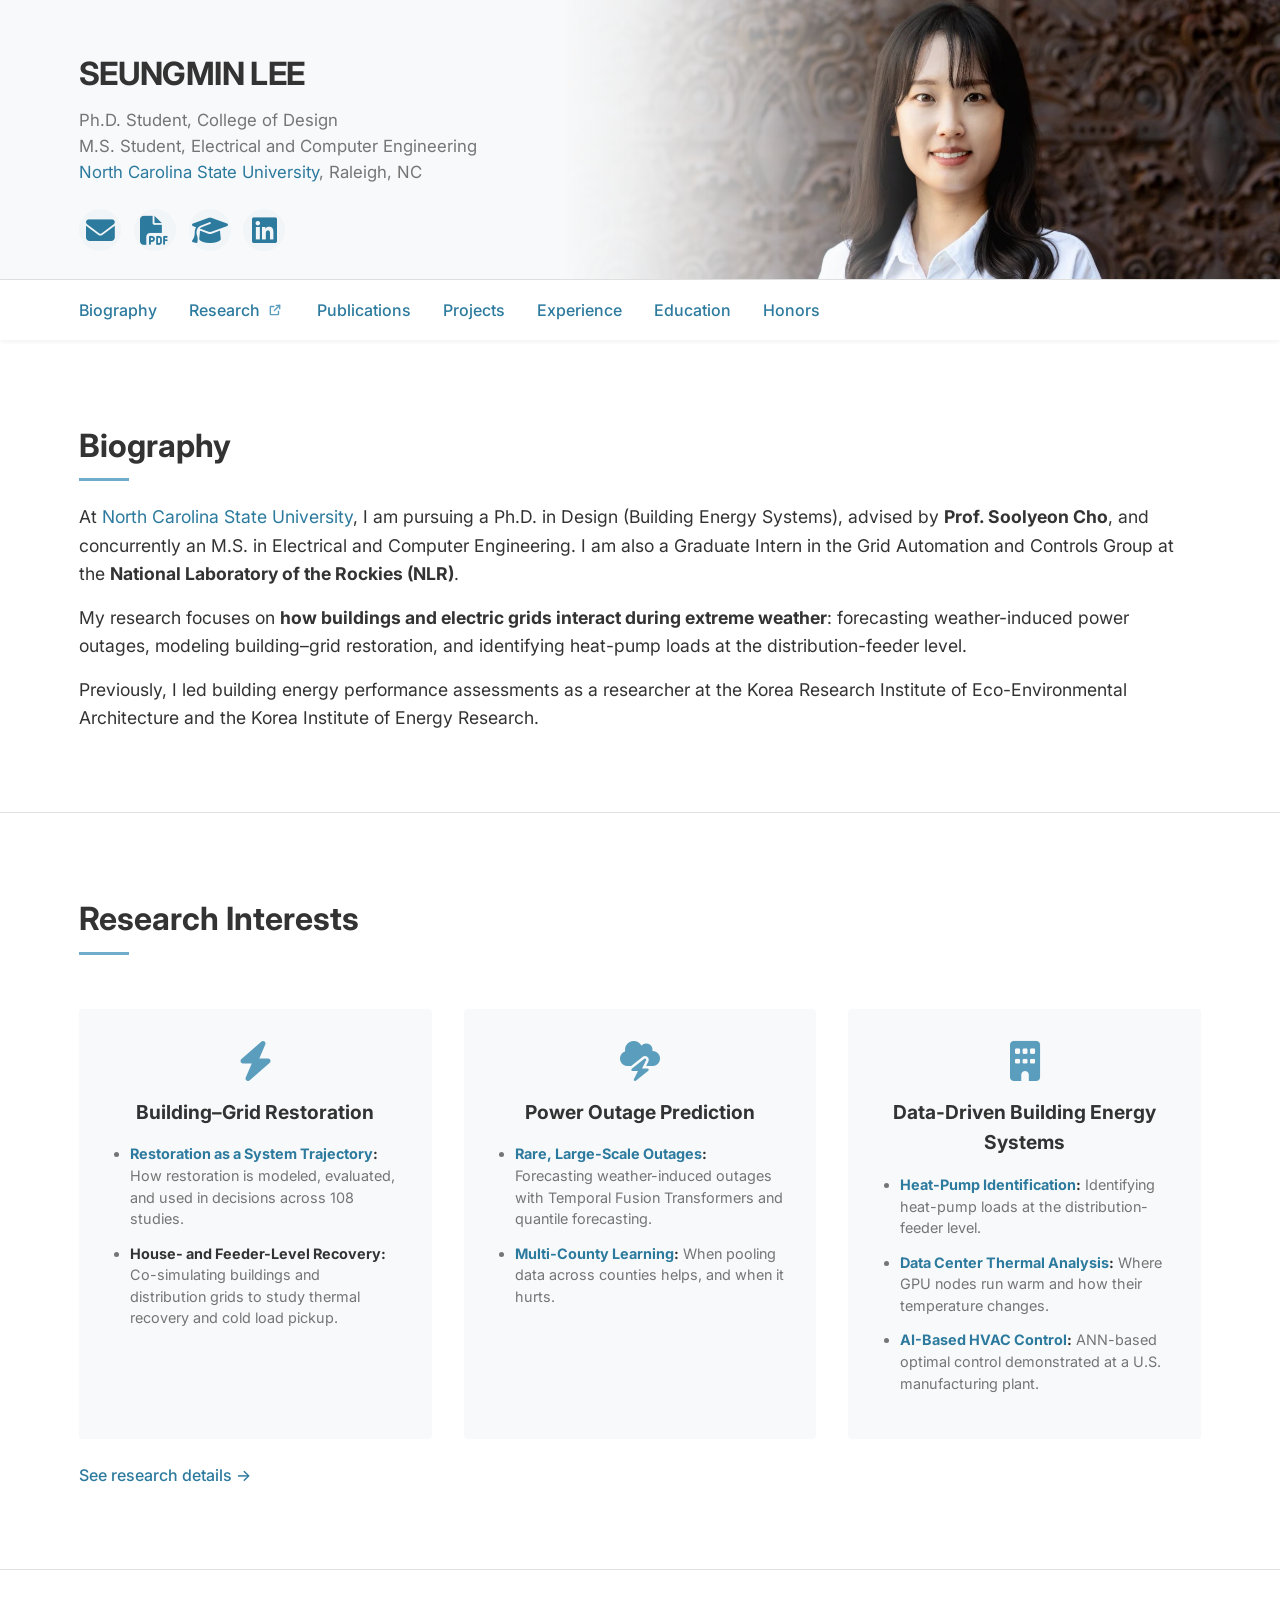
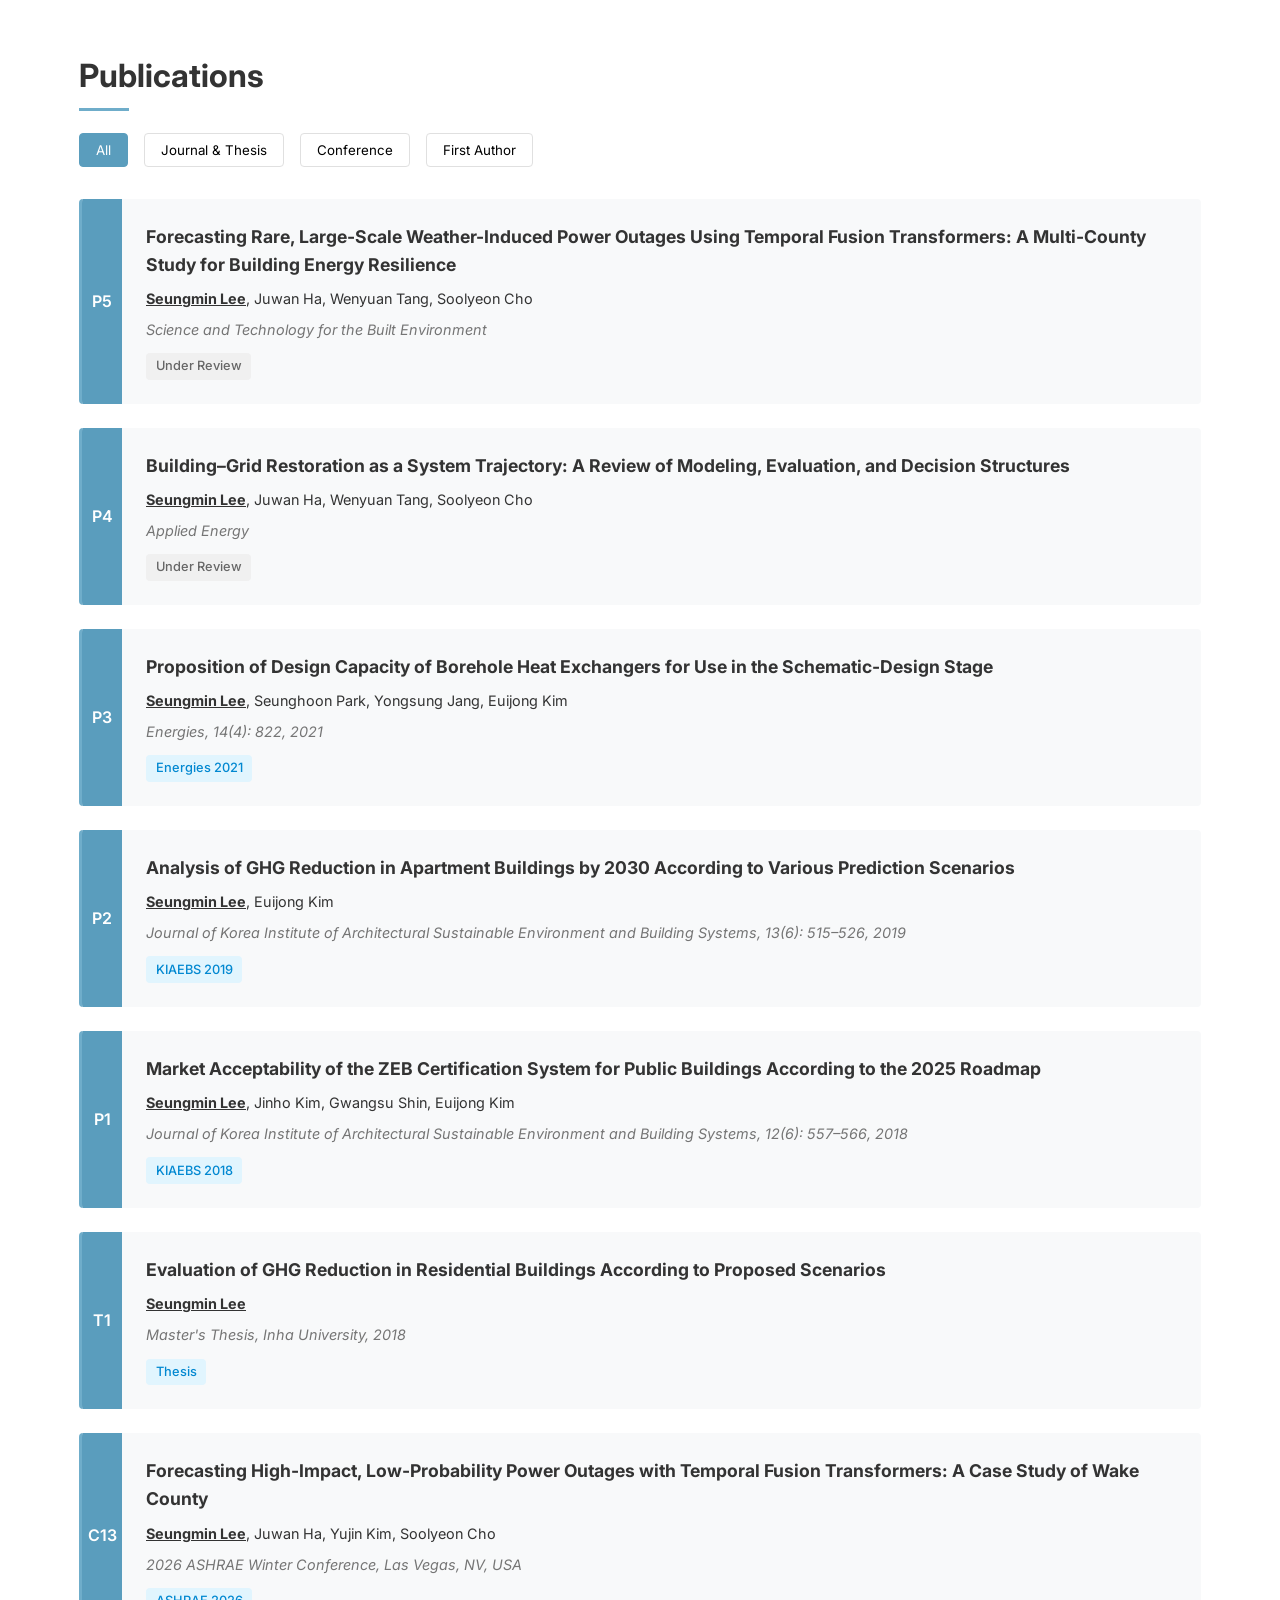
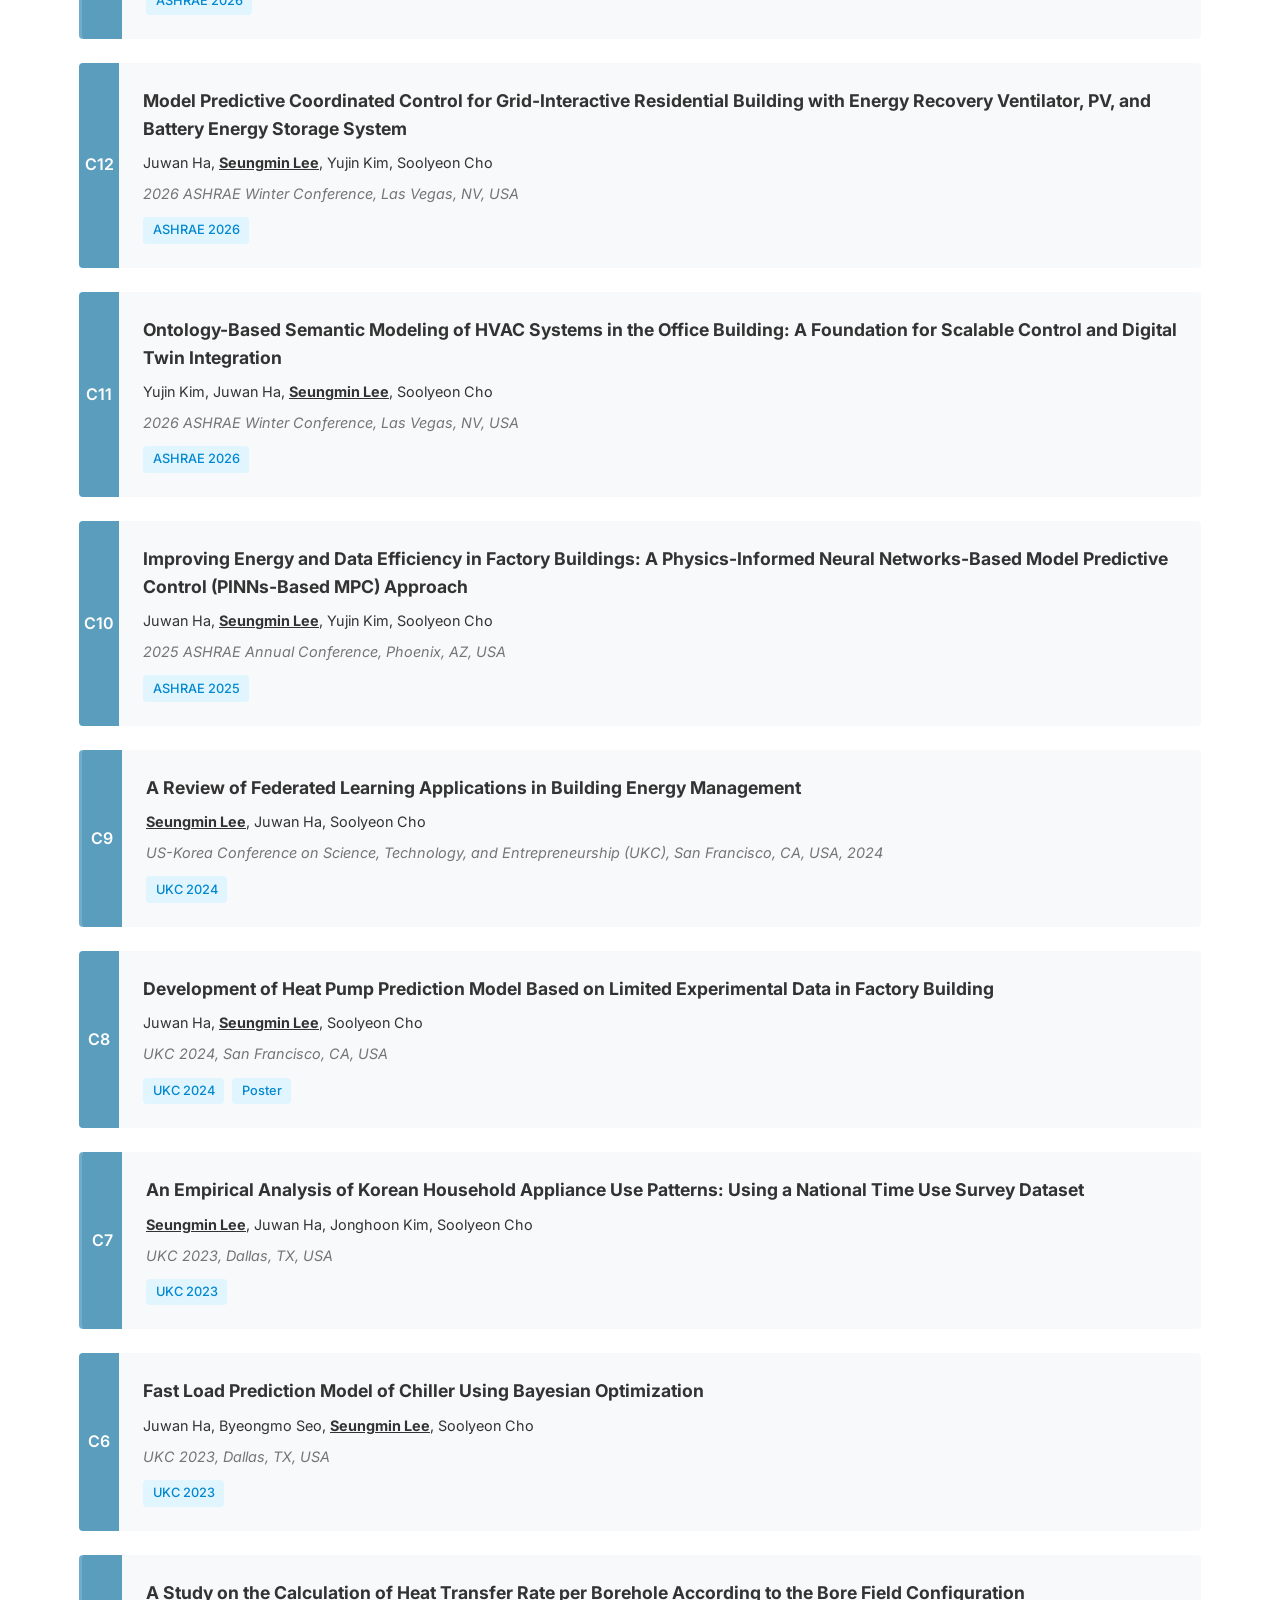
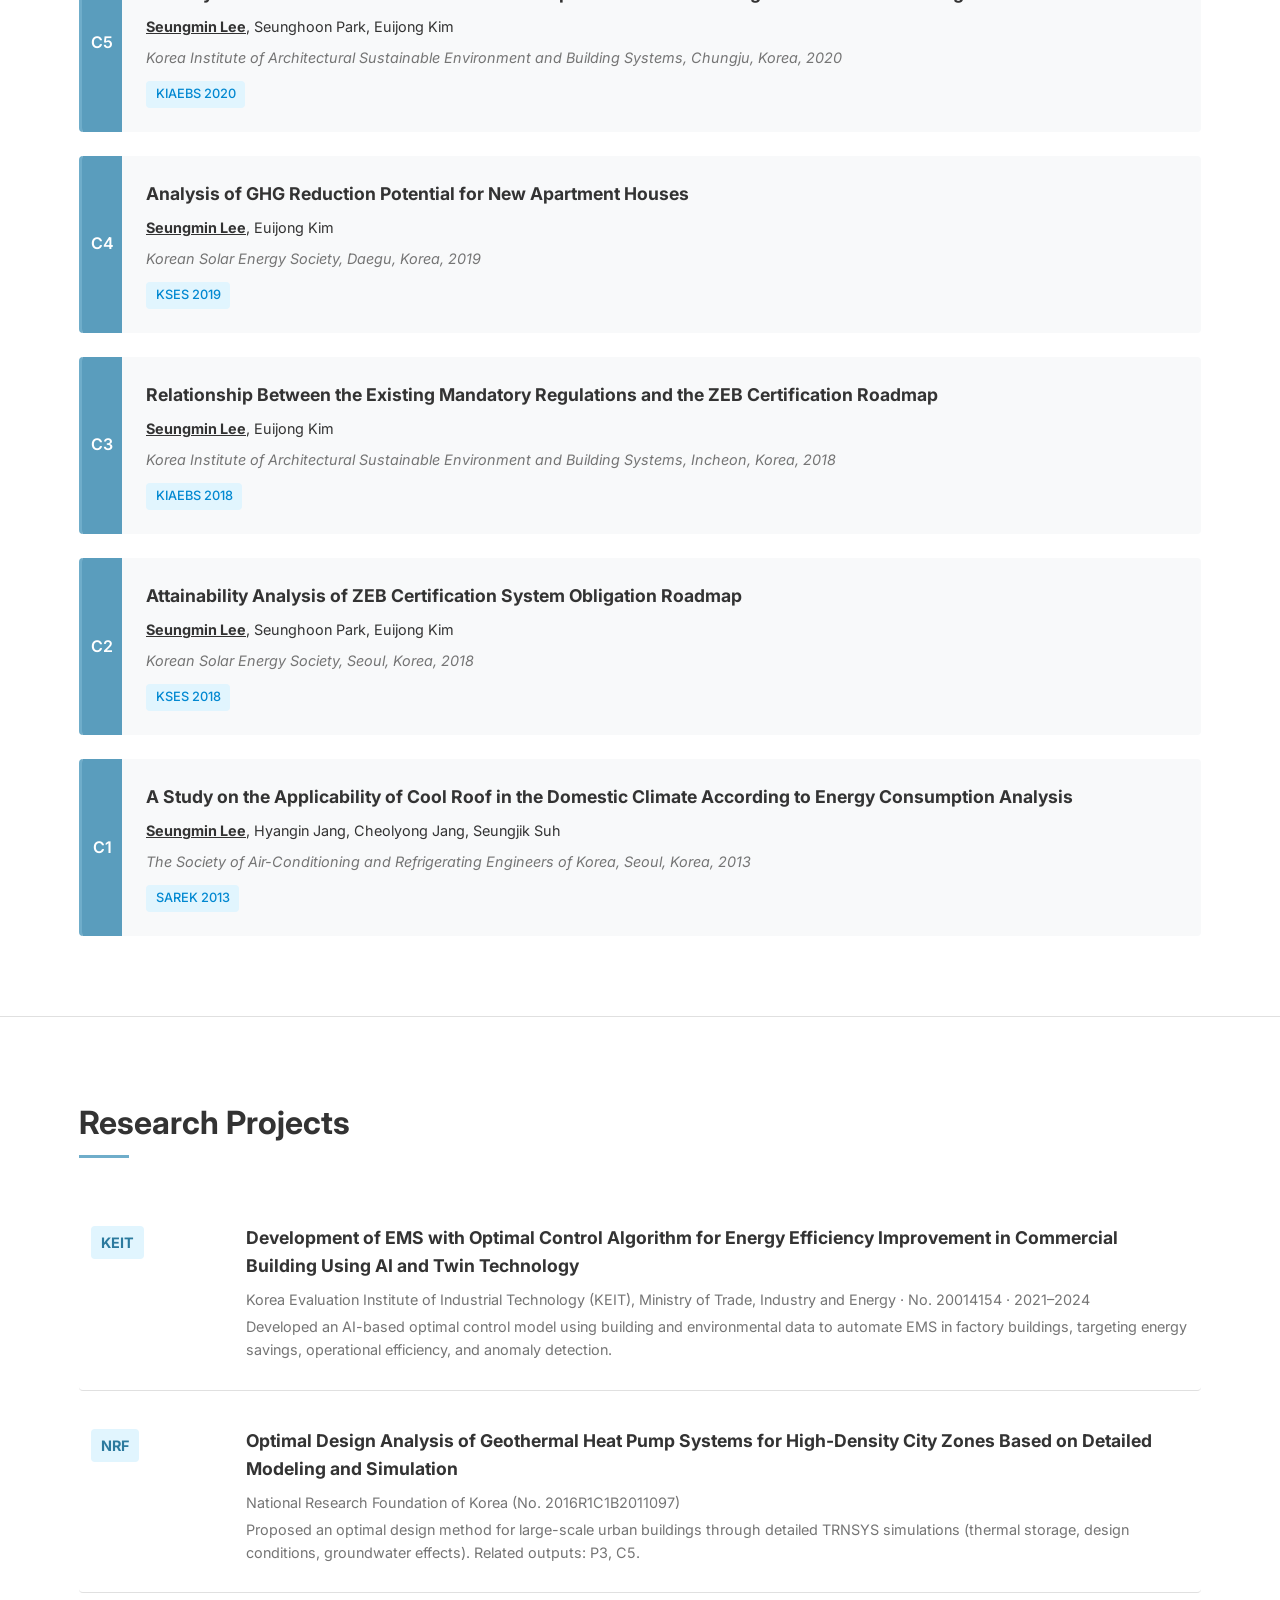
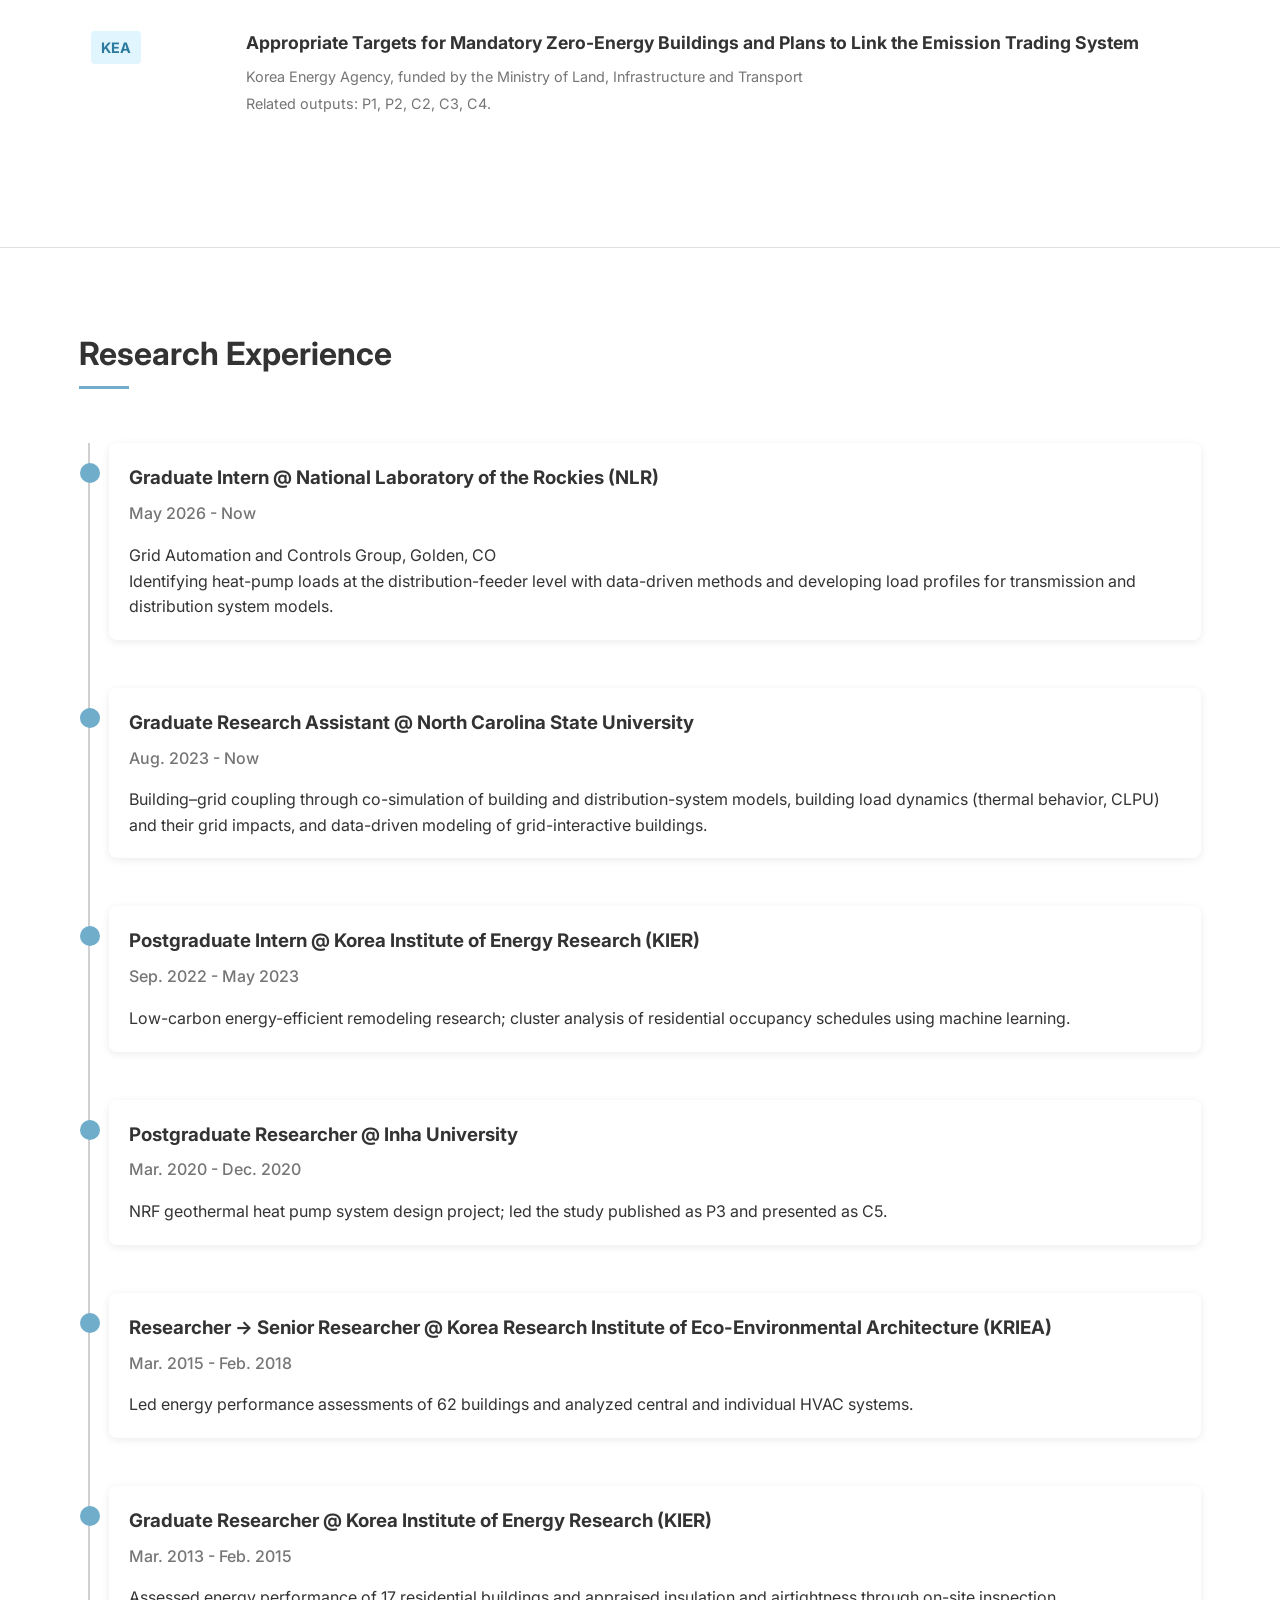
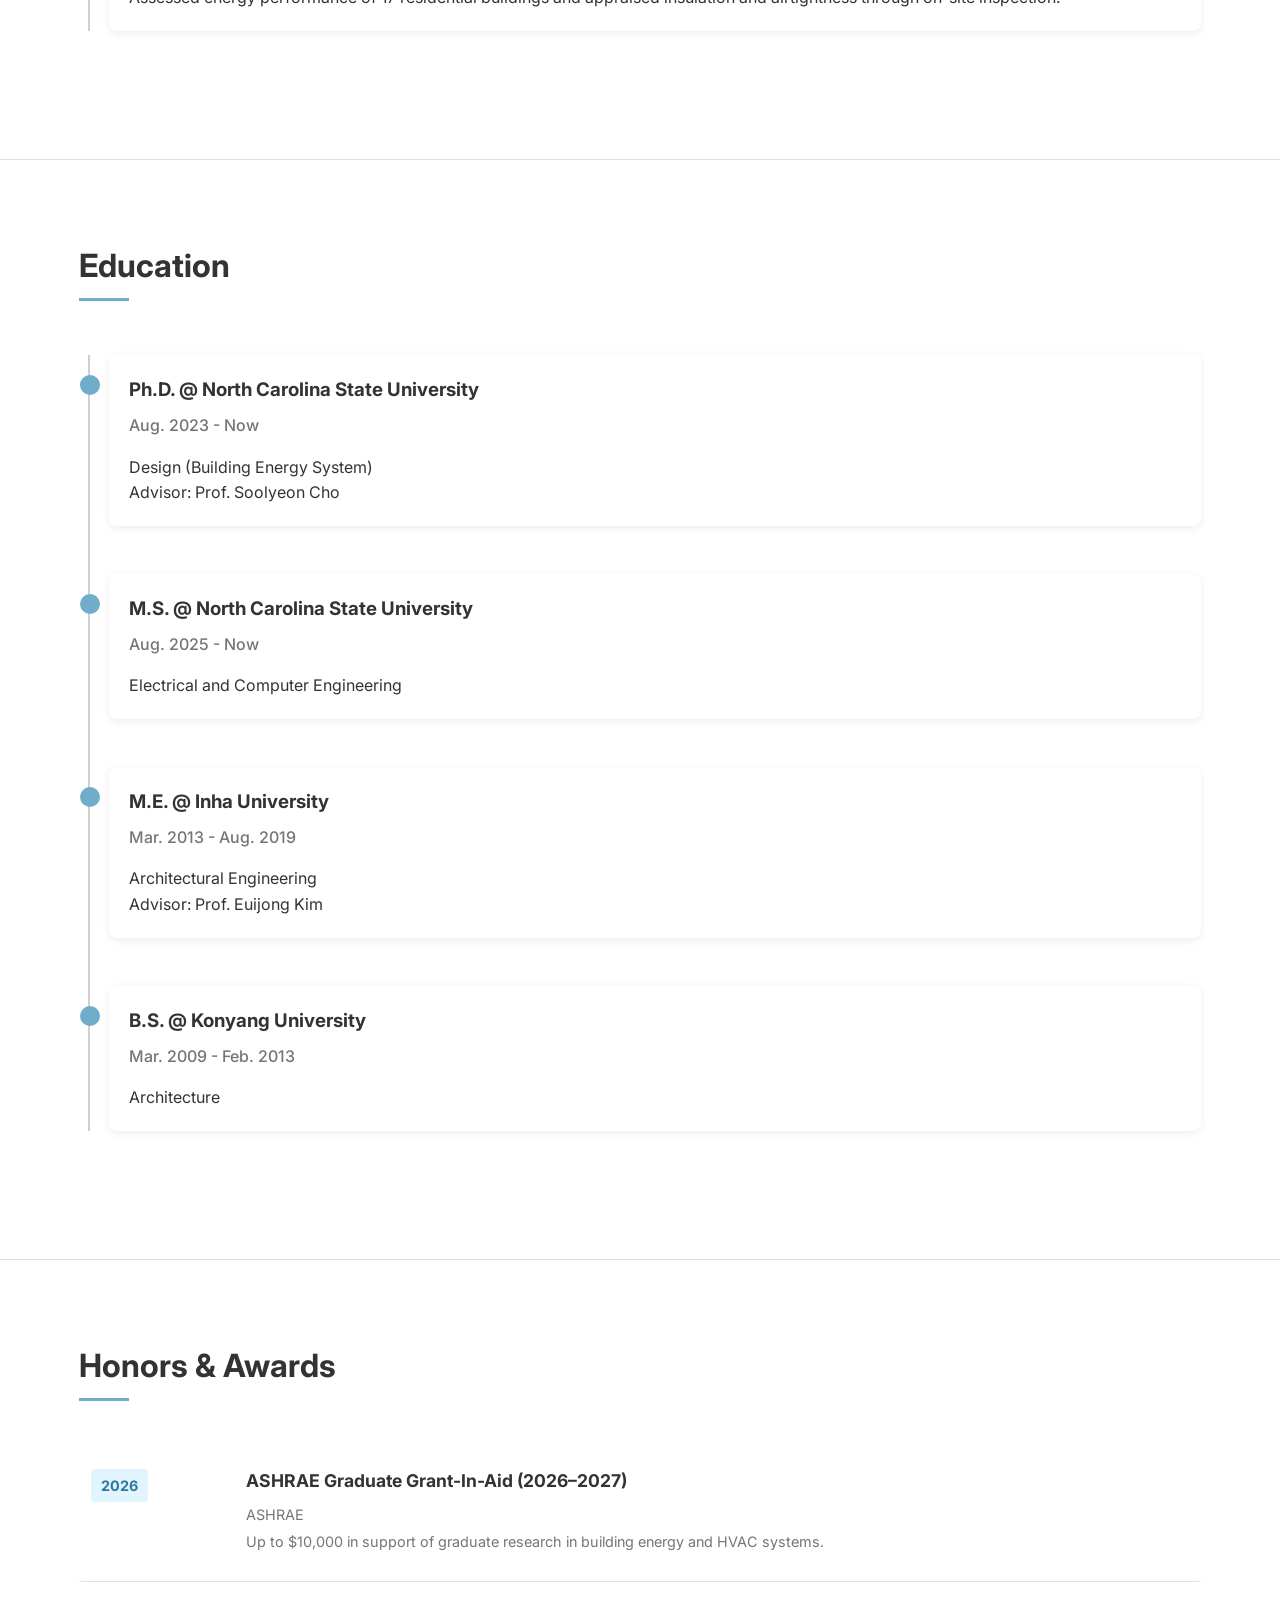
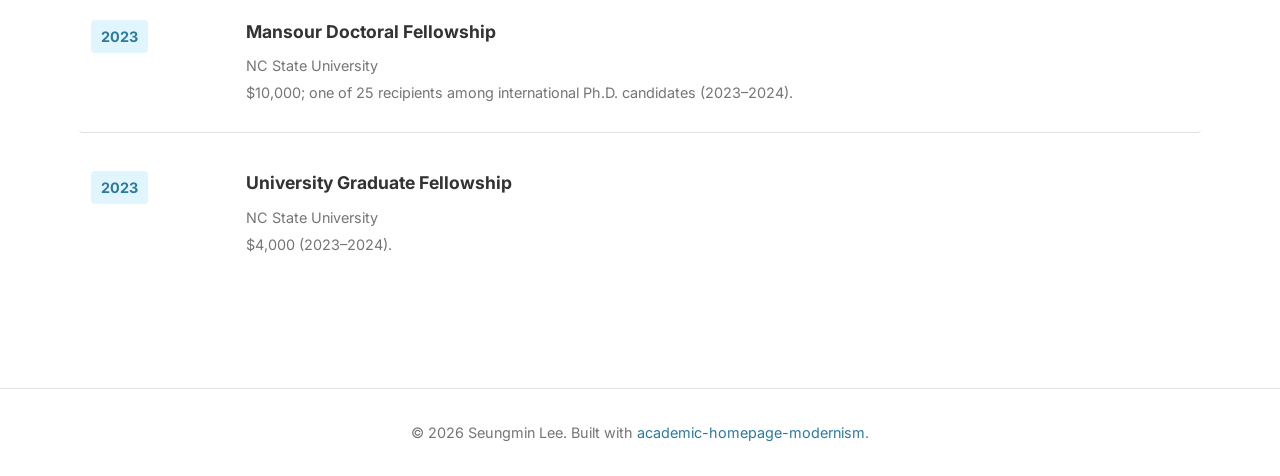
==== commit f97bcbec: "Research Interests: restore icons Co-Authored-By: Claude Opus 5.5 <noreply@anthropic.com> Claude-Ses" ====
--- a/index.html
+++ b/index.html
@@ -57,6 +57,7 @@
                 <h2 class="section-title">Research Interests</h2>
                 <div class="research-areas">
                     <div class="research-area">
+                        <i class="fas fa-bolt"></i>
                         <h3>Building–Grid Restoration</h3>
                         <ul class="research-list">
                             <li><strong><a href="research/building-grid-resiliency/review/" data-same-tab>Restoration as a System Trajectory</a>:</strong> How restoration is modeled, evaluated, and used in decisions across 108 studies.</li>
@@ -64,6 +65,7 @@
                         </ul>
                     </div>
                     <div class="research-area">
+                        <i class="fas fa-cloud-bolt"></i>
                         <h3>Power Outage Prediction</h3>
                         <ul class="research-list">
                             <li><strong><a href="research/outage-prediction/single-county/" data-same-tab>Rare, Large-Scale Outages</a>:</strong> Forecasting weather-induced outages with Temporal Fusion Transformers and quantile forecasting.</li>
@@ -71,6 +73,7 @@
                         </ul>
                     </div>
                     <div class="research-area">
+                        <i class="fas fa-building"></i>
                         <h3>Data-Driven Building Energy Systems</h3>
                         <ul class="research-list">
                             <li><strong><a href="research/heat-pump-identification/" data-same-tab>Heat-Pump Identification</a>:</strong> Identifying heat-pump loads at the distribution-feeder level.</li>
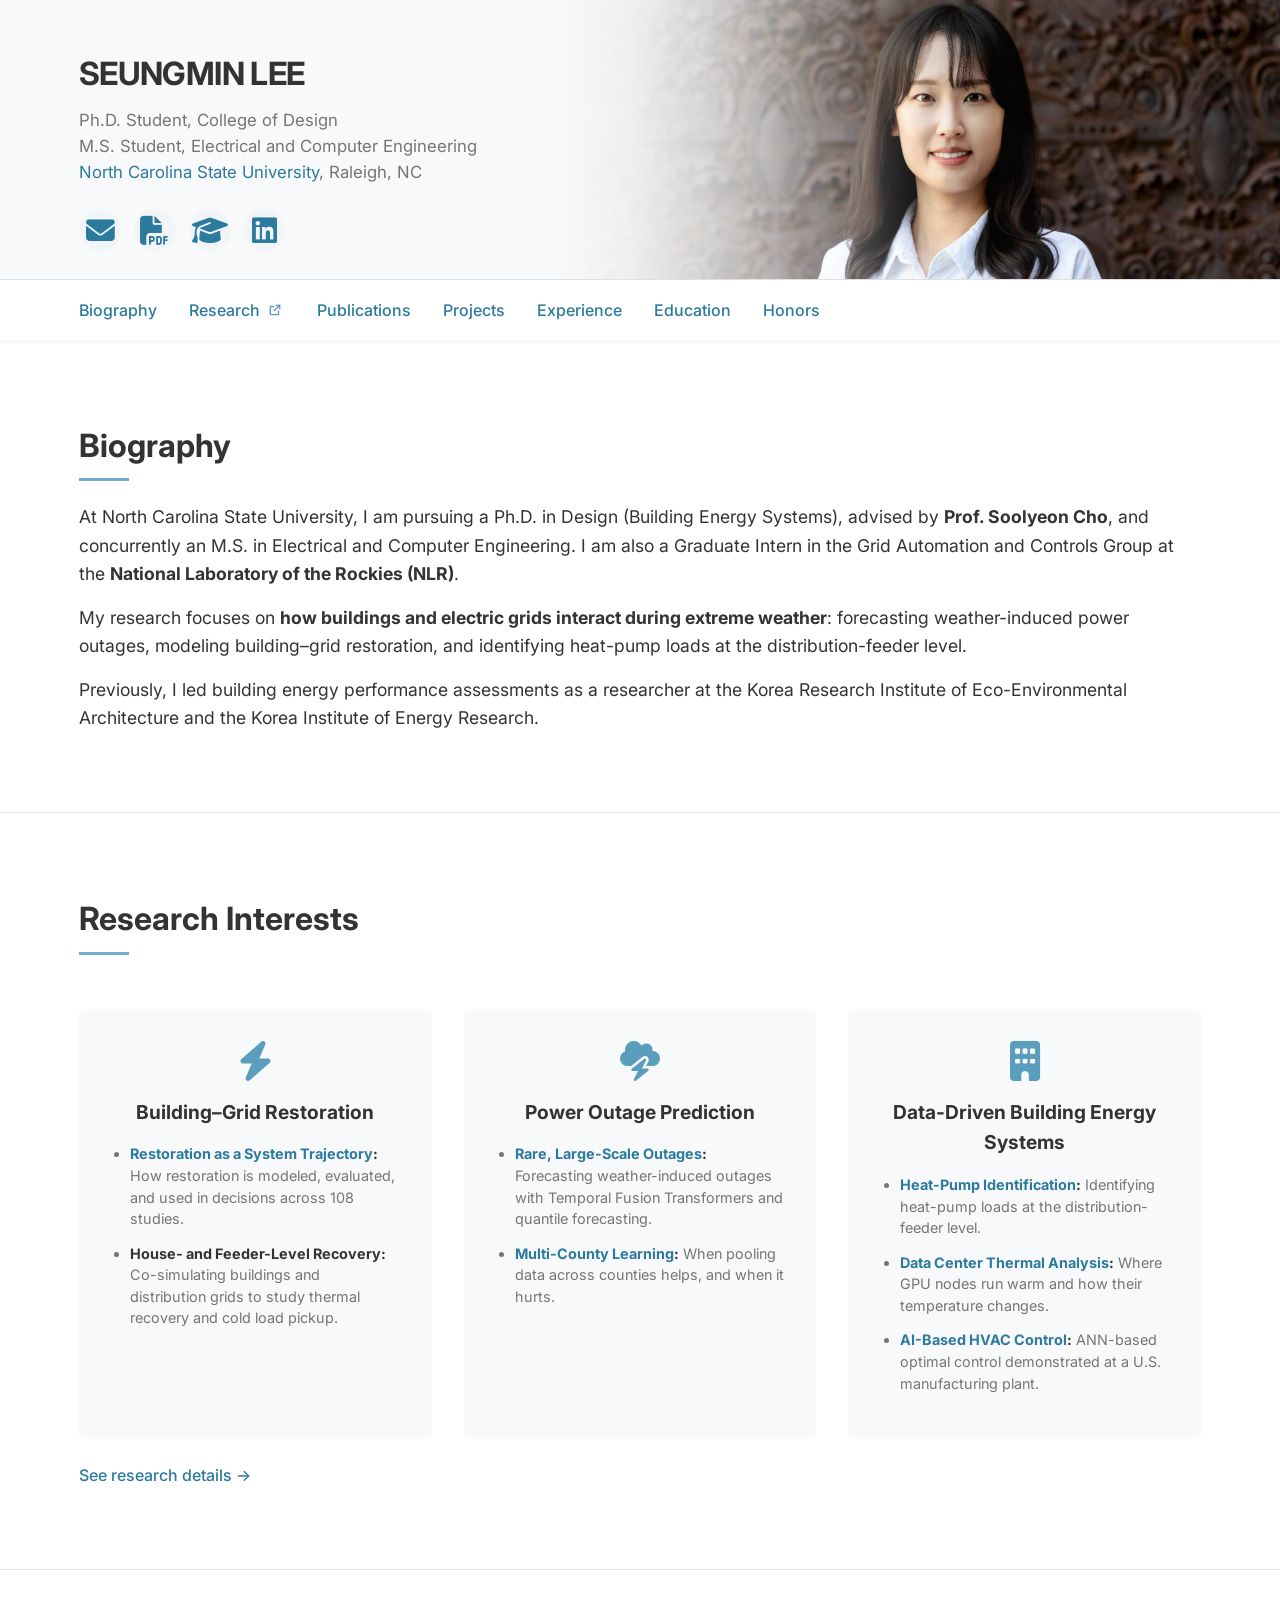
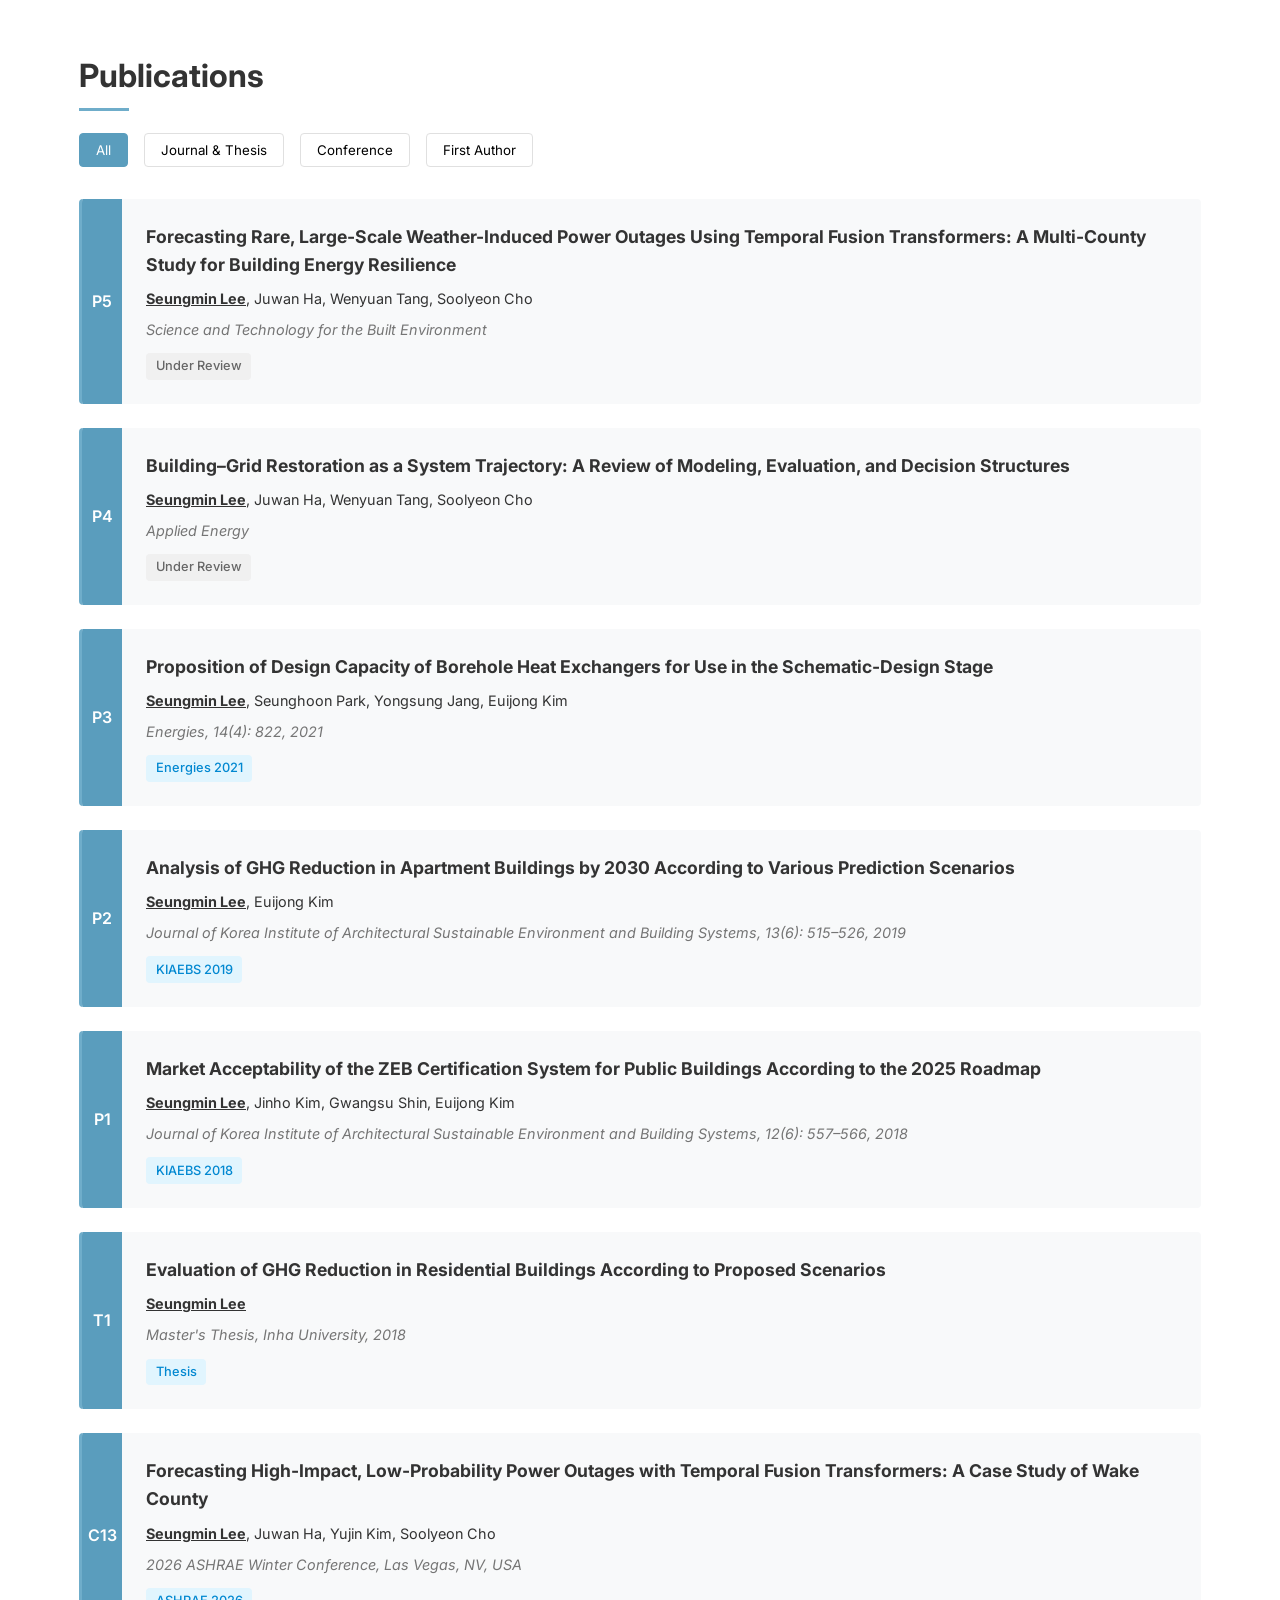
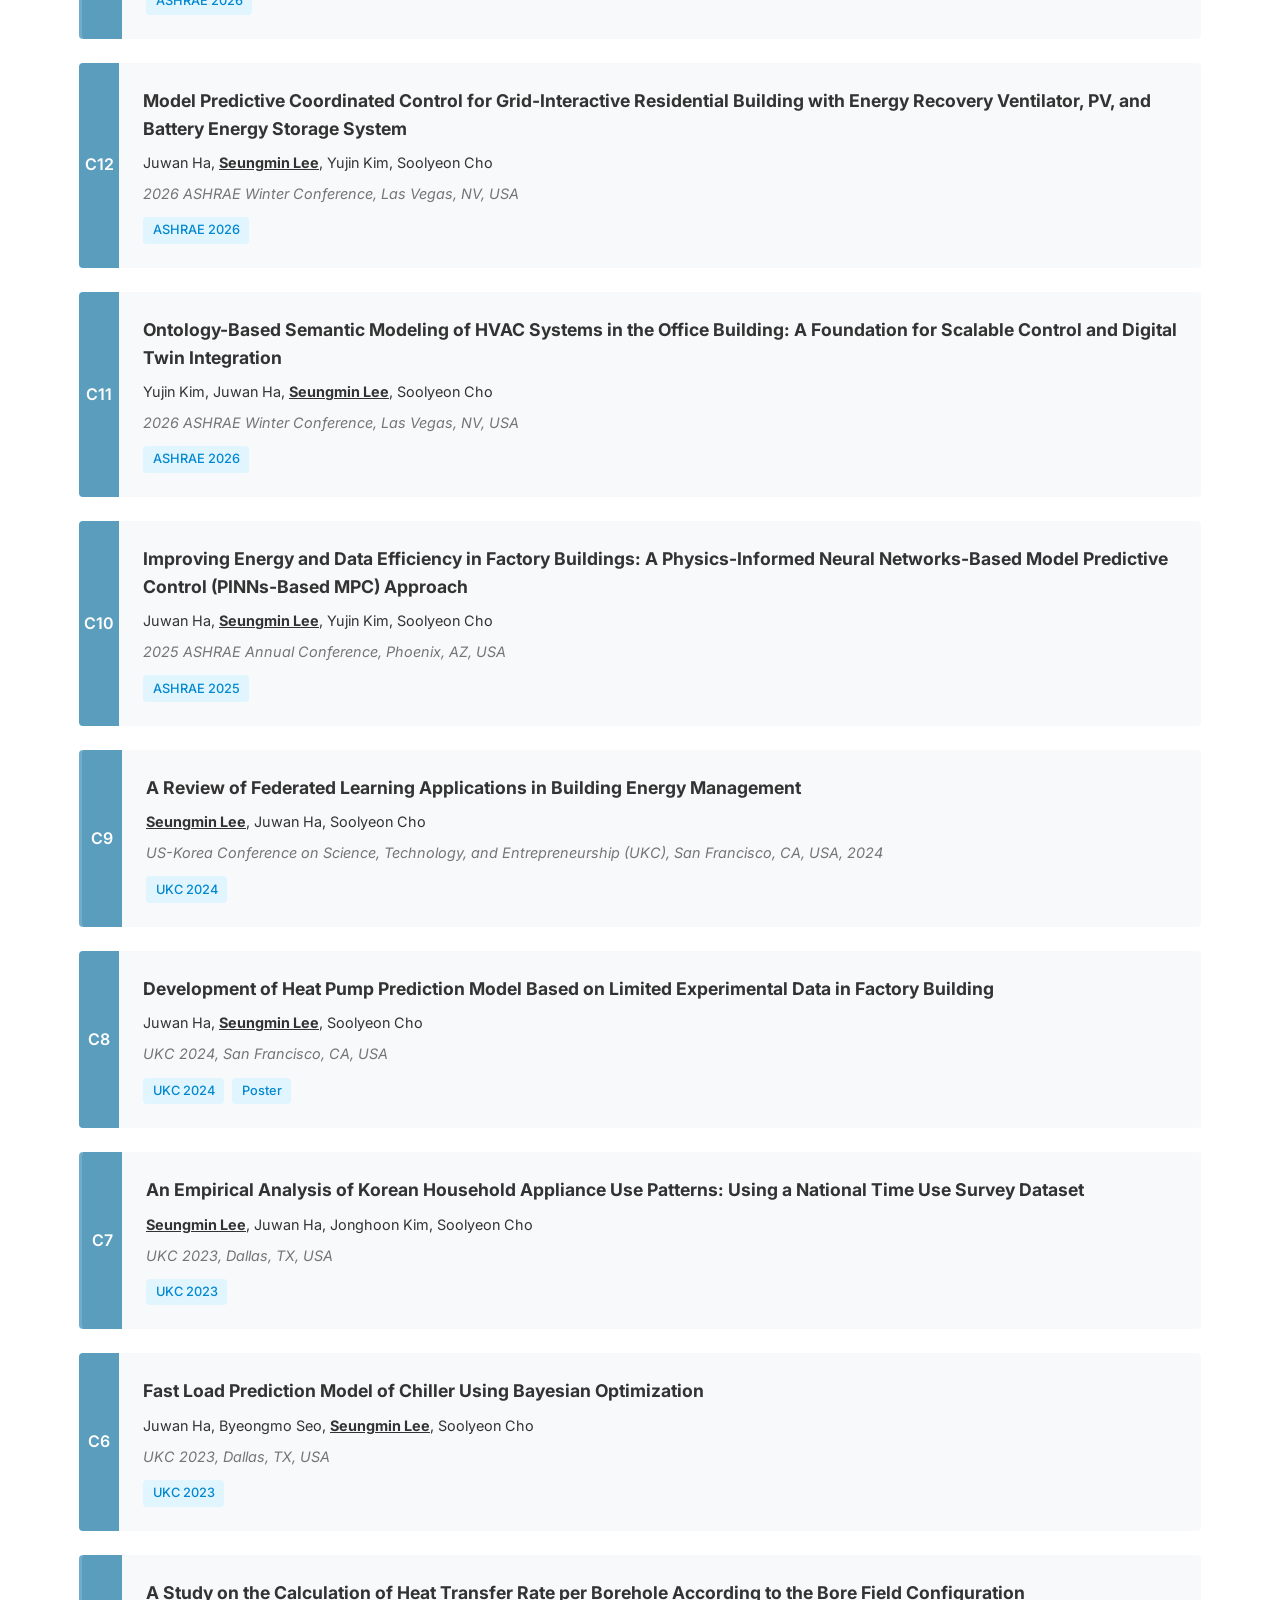
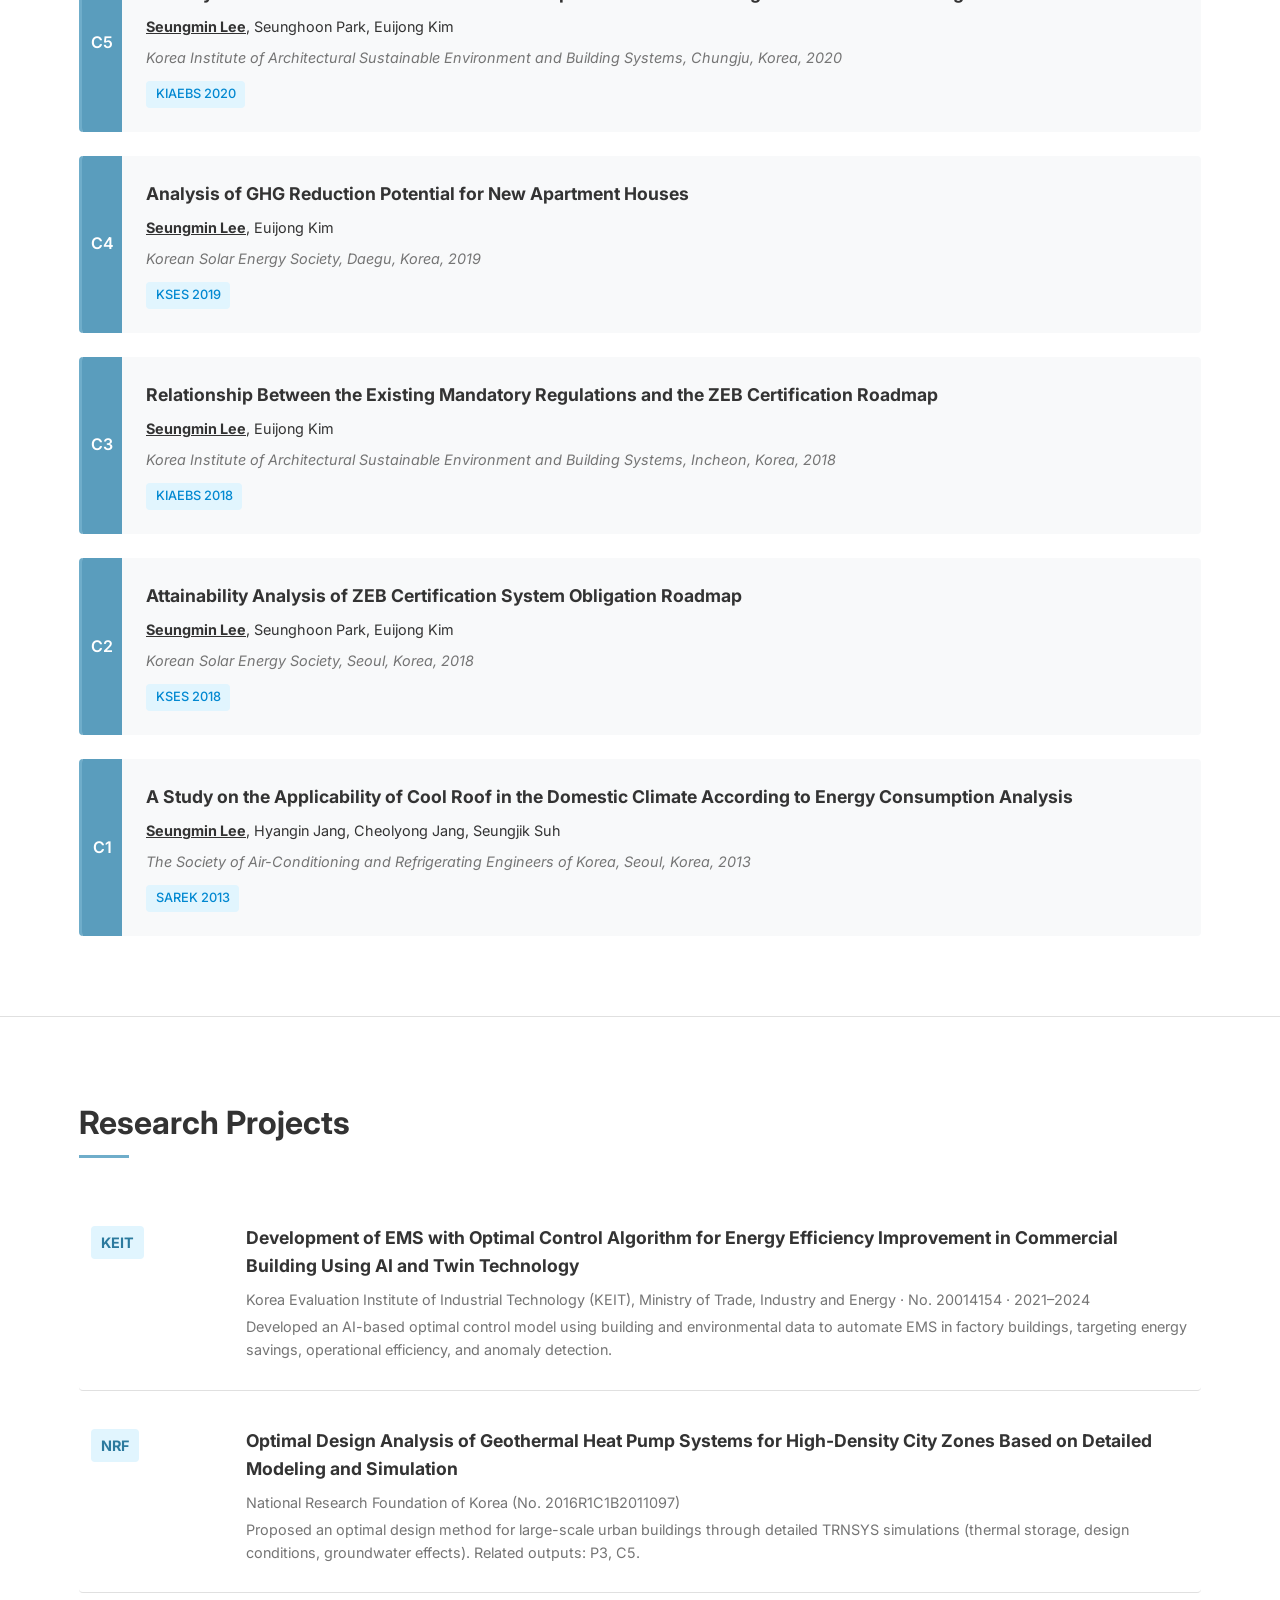
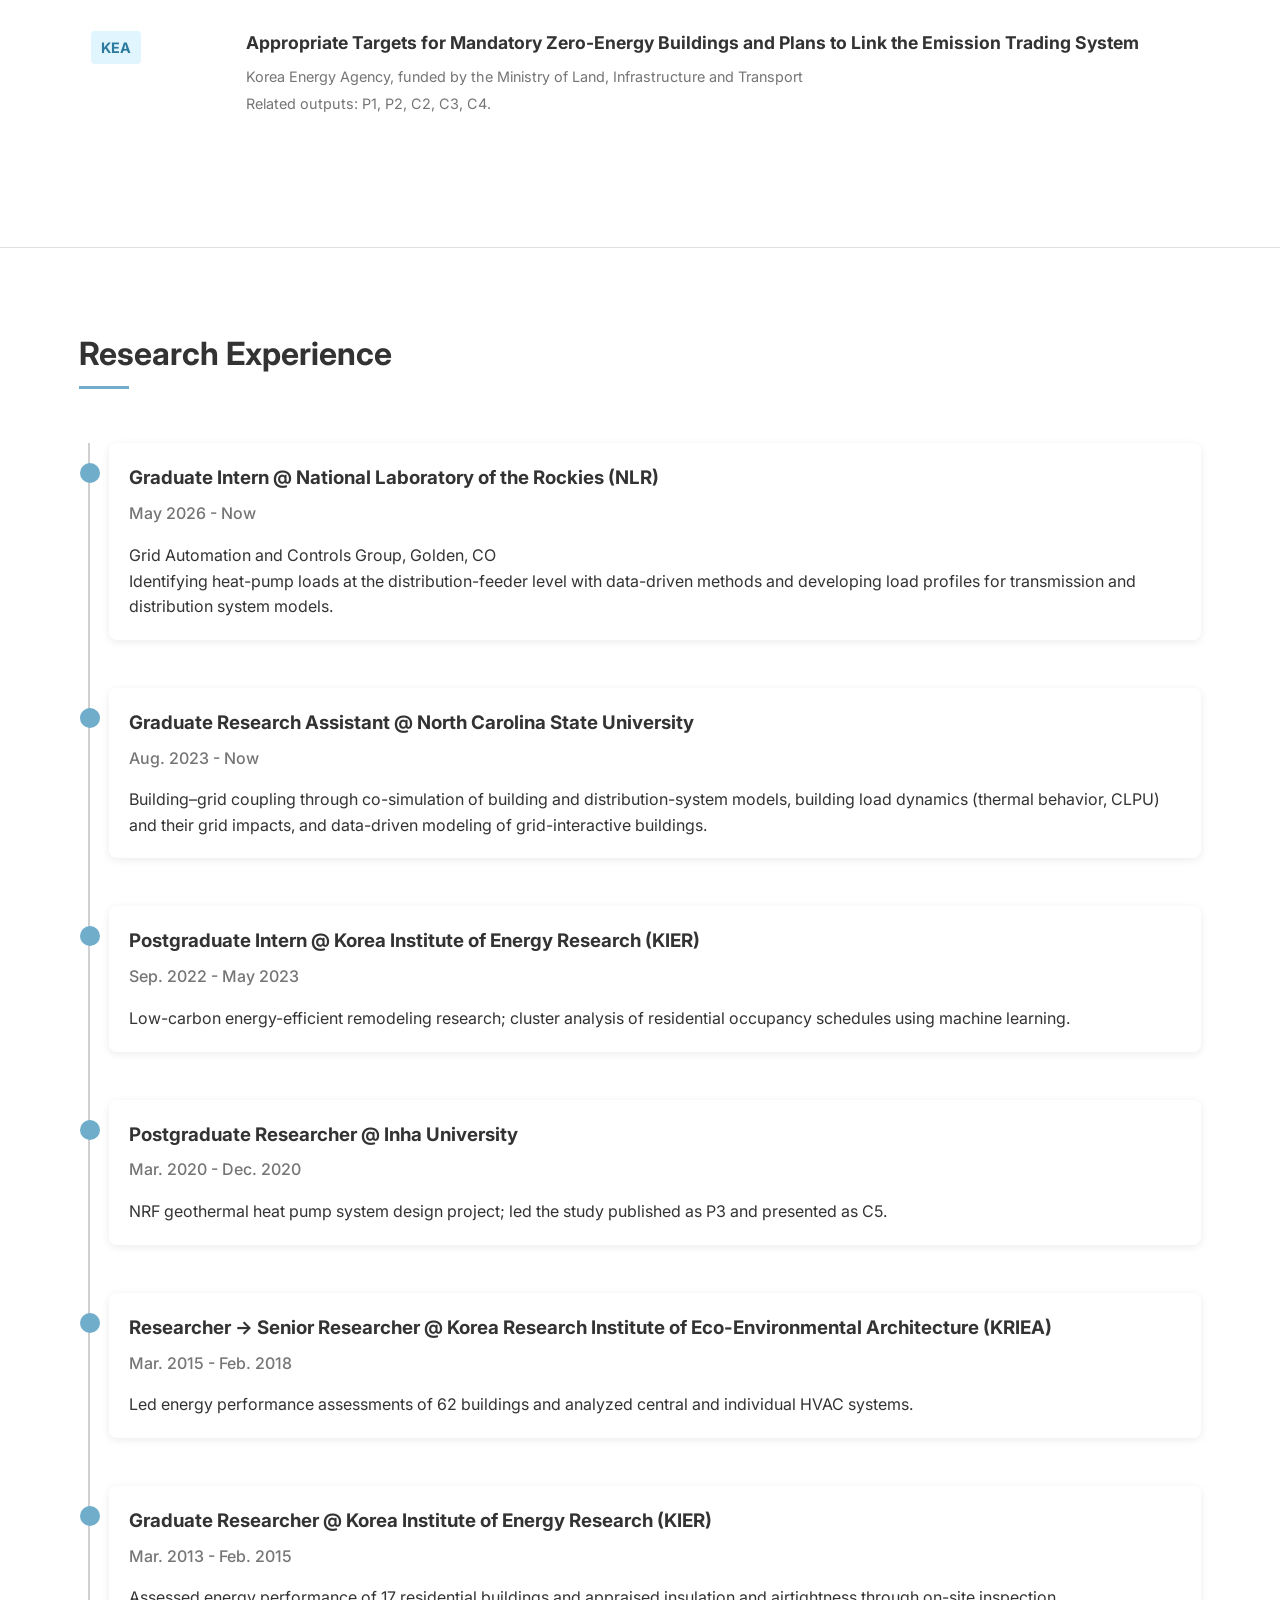
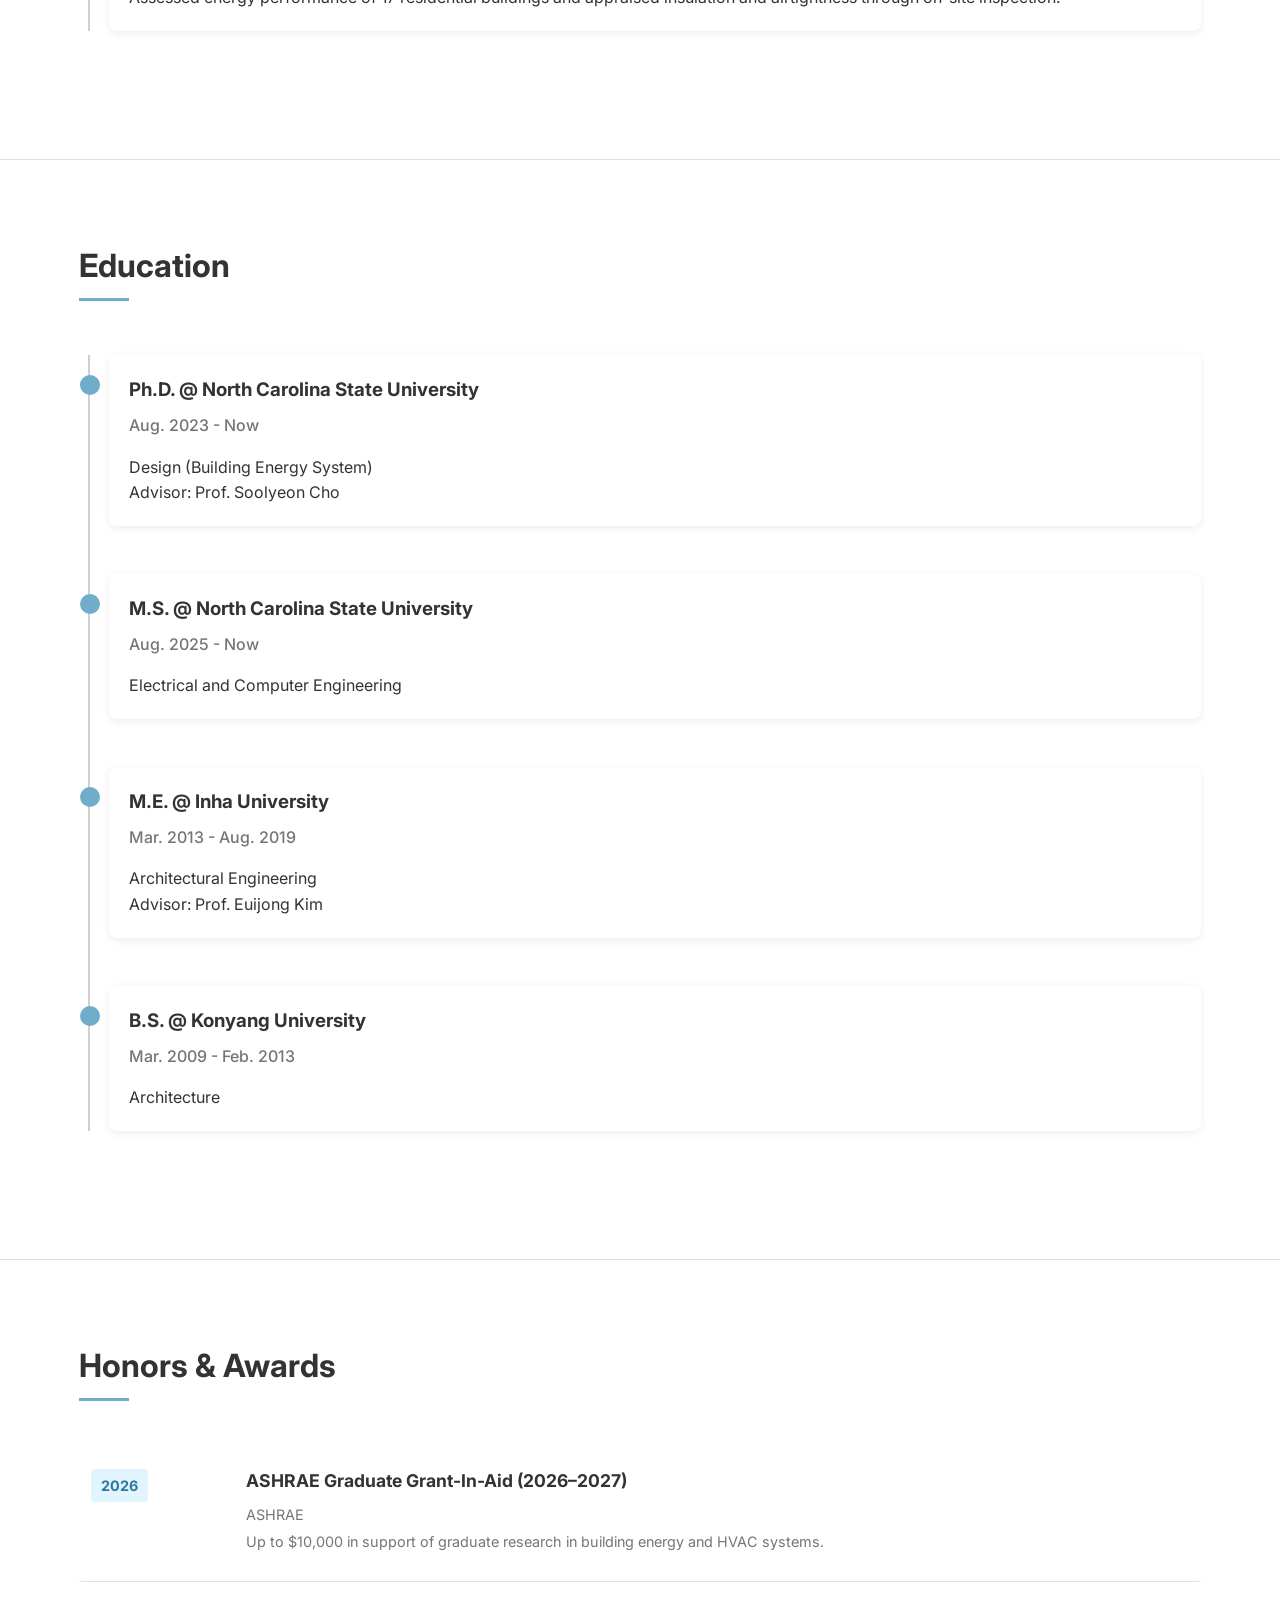
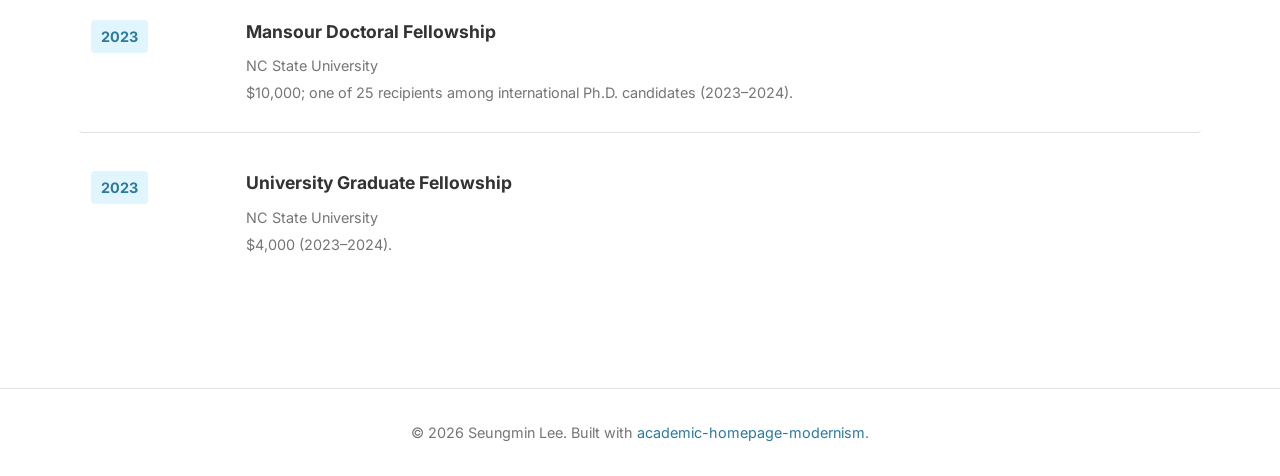
==== commit 096fc49f: "Biography: remove link Co-Authored-By: Claude Opus 5.5 <noreply@anthropic.com> Claude-Session: https" ====
--- a/index.html
+++ b/index.html
@@ -45,7 +45,7 @@
             <div class="container">
                 <h2 class="section-title">Biography</h2>
                 <div class="about-content">
-                    <p>At <a href="https://www.ncsu.edu/">North Carolina State University</a>, I am pursuing a Ph.D. in Design (Building Energy Systems), advised by <b>Prof. Soolyeon Cho</b>, and concurrently an M.S. in Electrical and Computer Engineering. I am also a Graduate Intern in the Grid Automation and Controls Group at the <b>National Laboratory of the Rockies (NLR)</b>.</p>
+                    <p>At North Carolina State University, I am pursuing a Ph.D. in Design (Building Energy Systems), advised by <b>Prof. Soolyeon Cho</b>, and concurrently an M.S. in Electrical and Computer Engineering. I am also a Graduate Intern in the Grid Automation and Controls Group at the <b>National Laboratory of the Rockies (NLR)</b>.</p>
                     <p>My research focuses on <b>how buildings and electric grids interact during extreme weather</b>: forecasting weather-induced power outages, modeling building–grid restoration, and identifying heat-pump loads at the distribution-feeder level.</p>
                     <p>Previously, I led building energy performance assessments as a researcher at the Korea Research Institute of Eco-Environmental Architecture and the Korea Institute of Energy Research.</p>
                 </div>
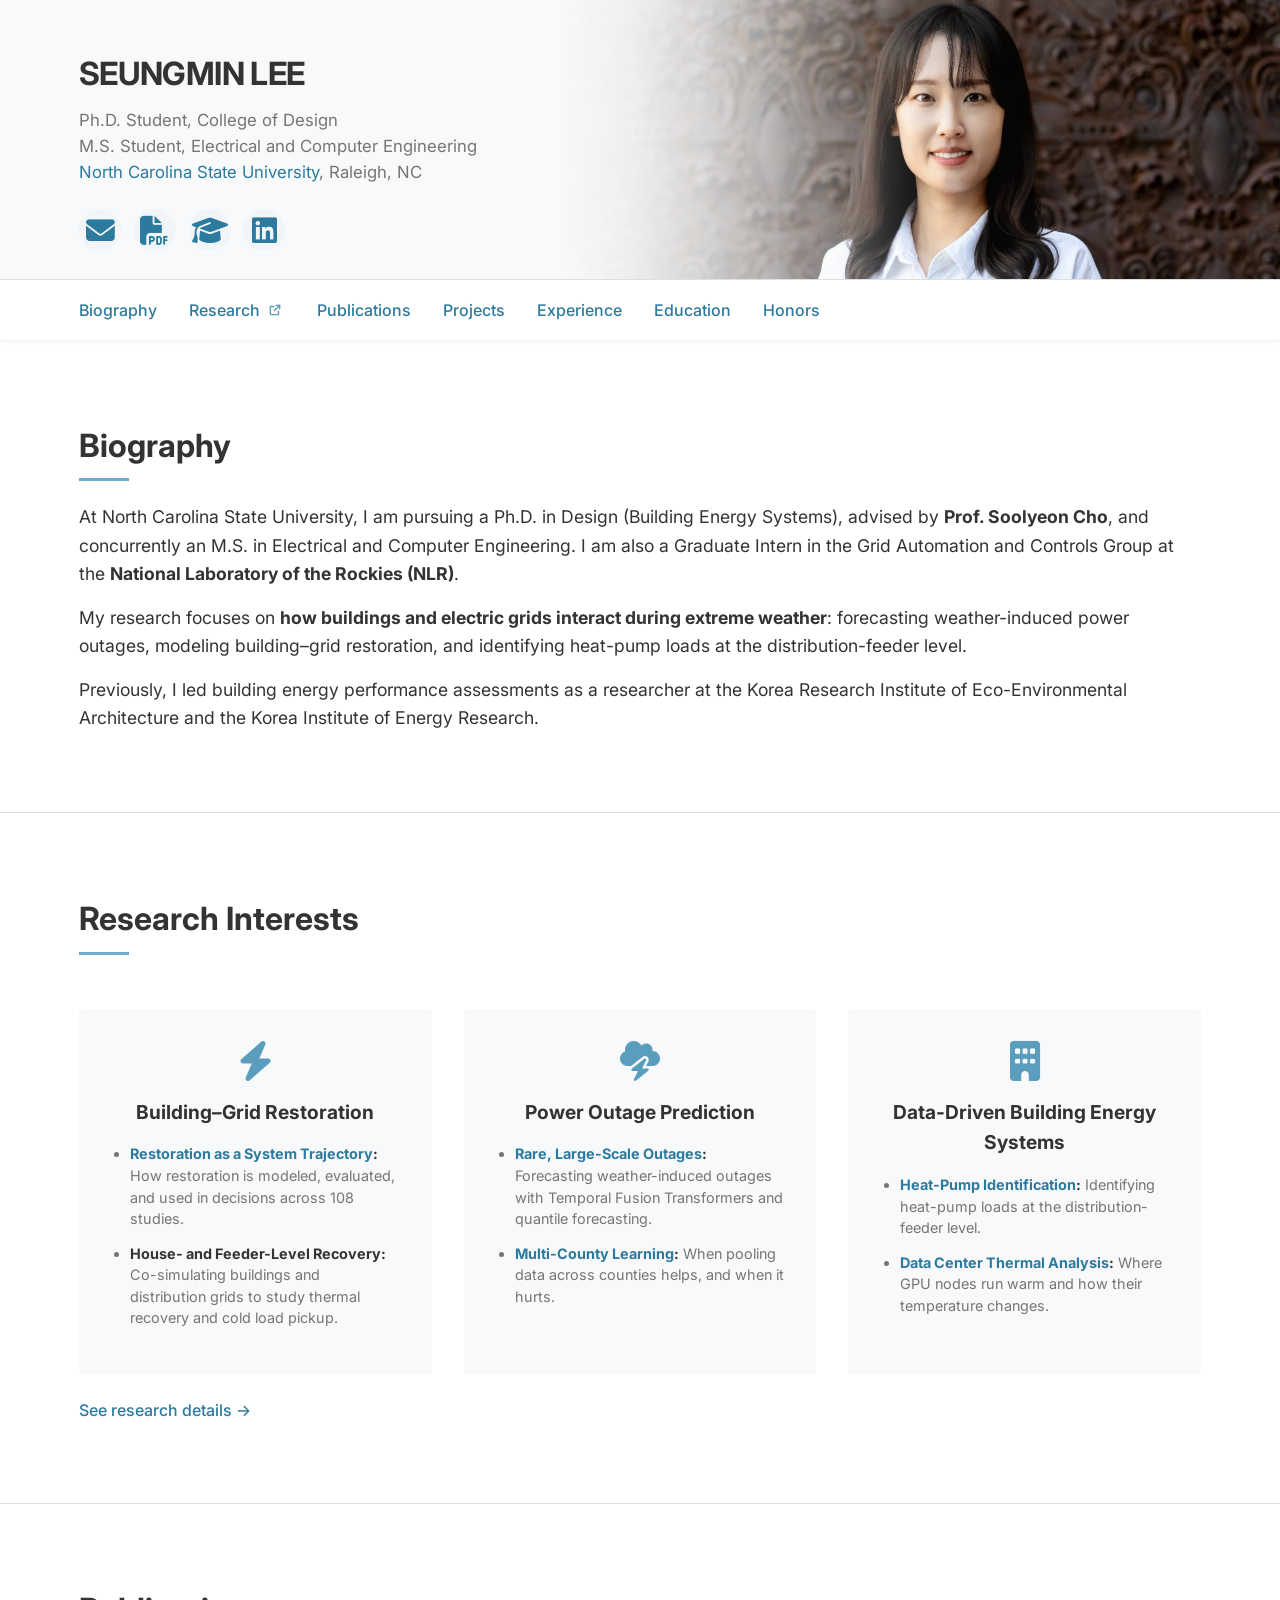
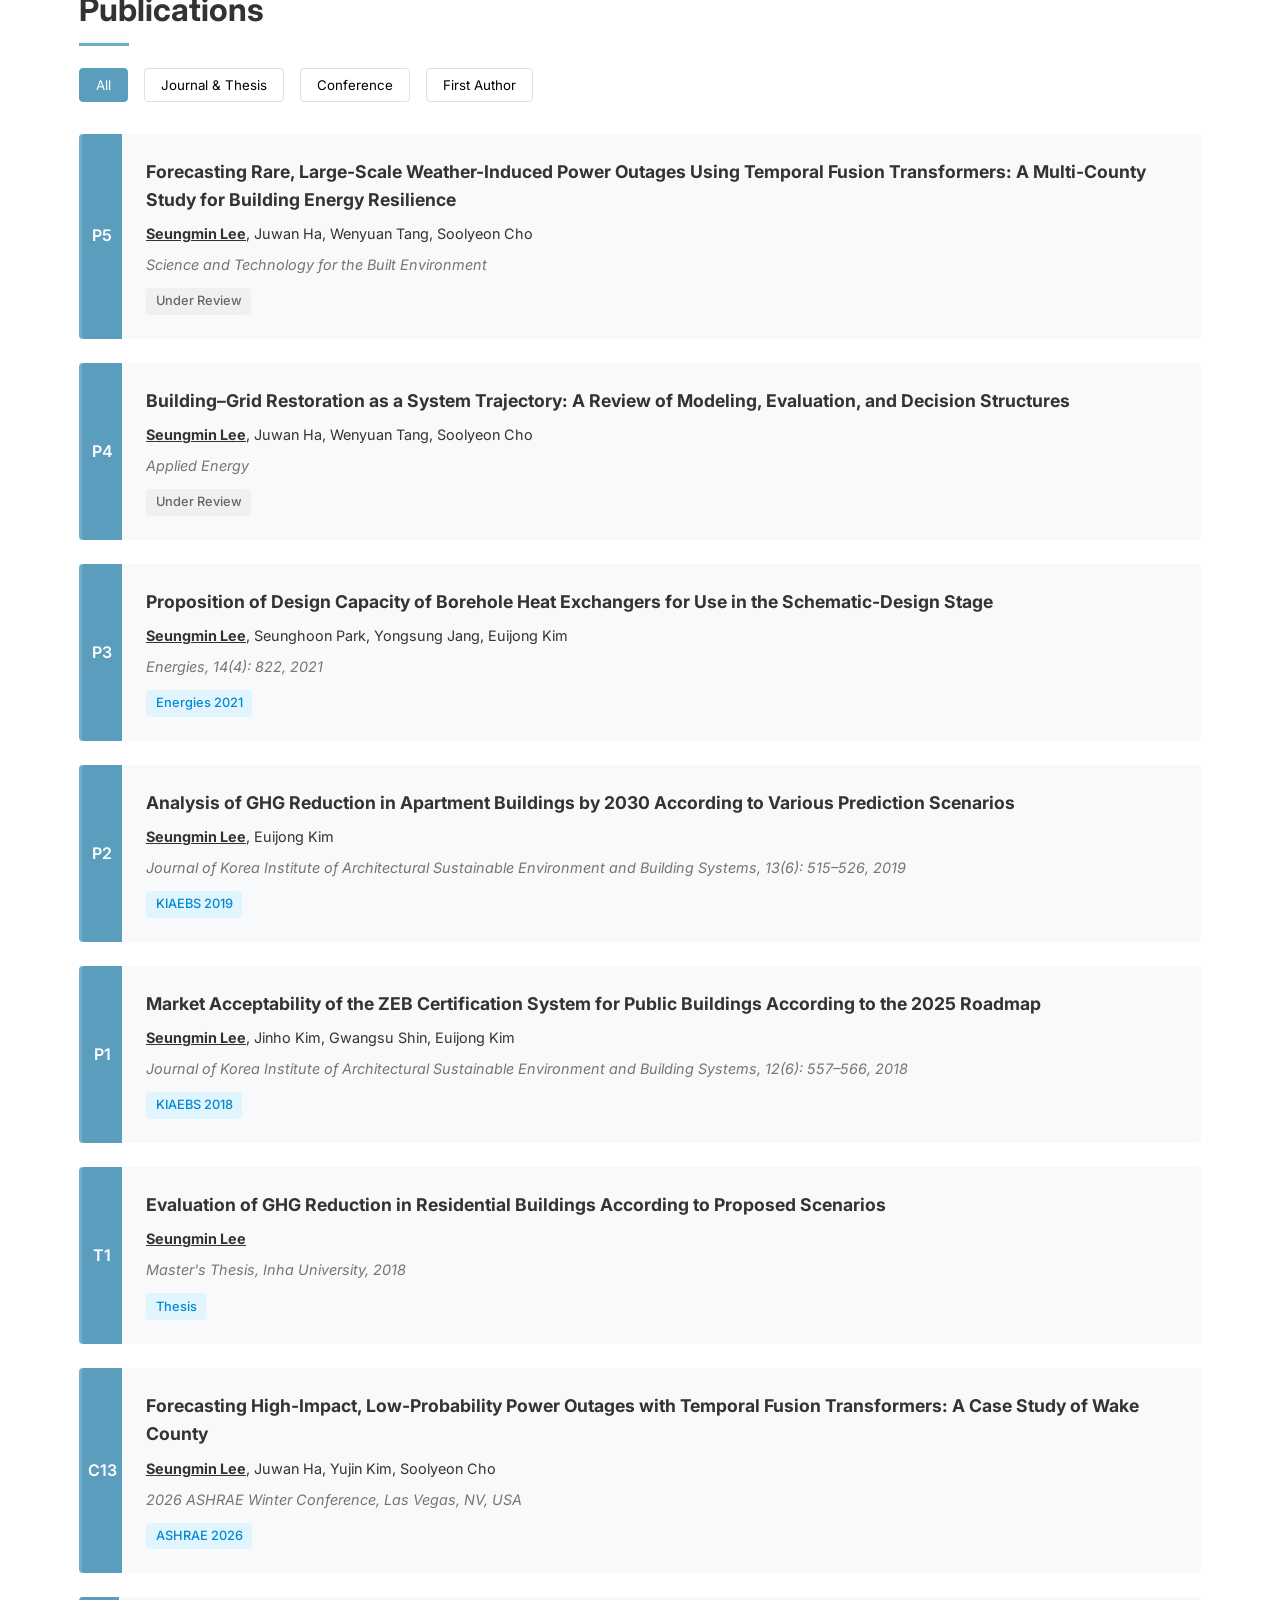
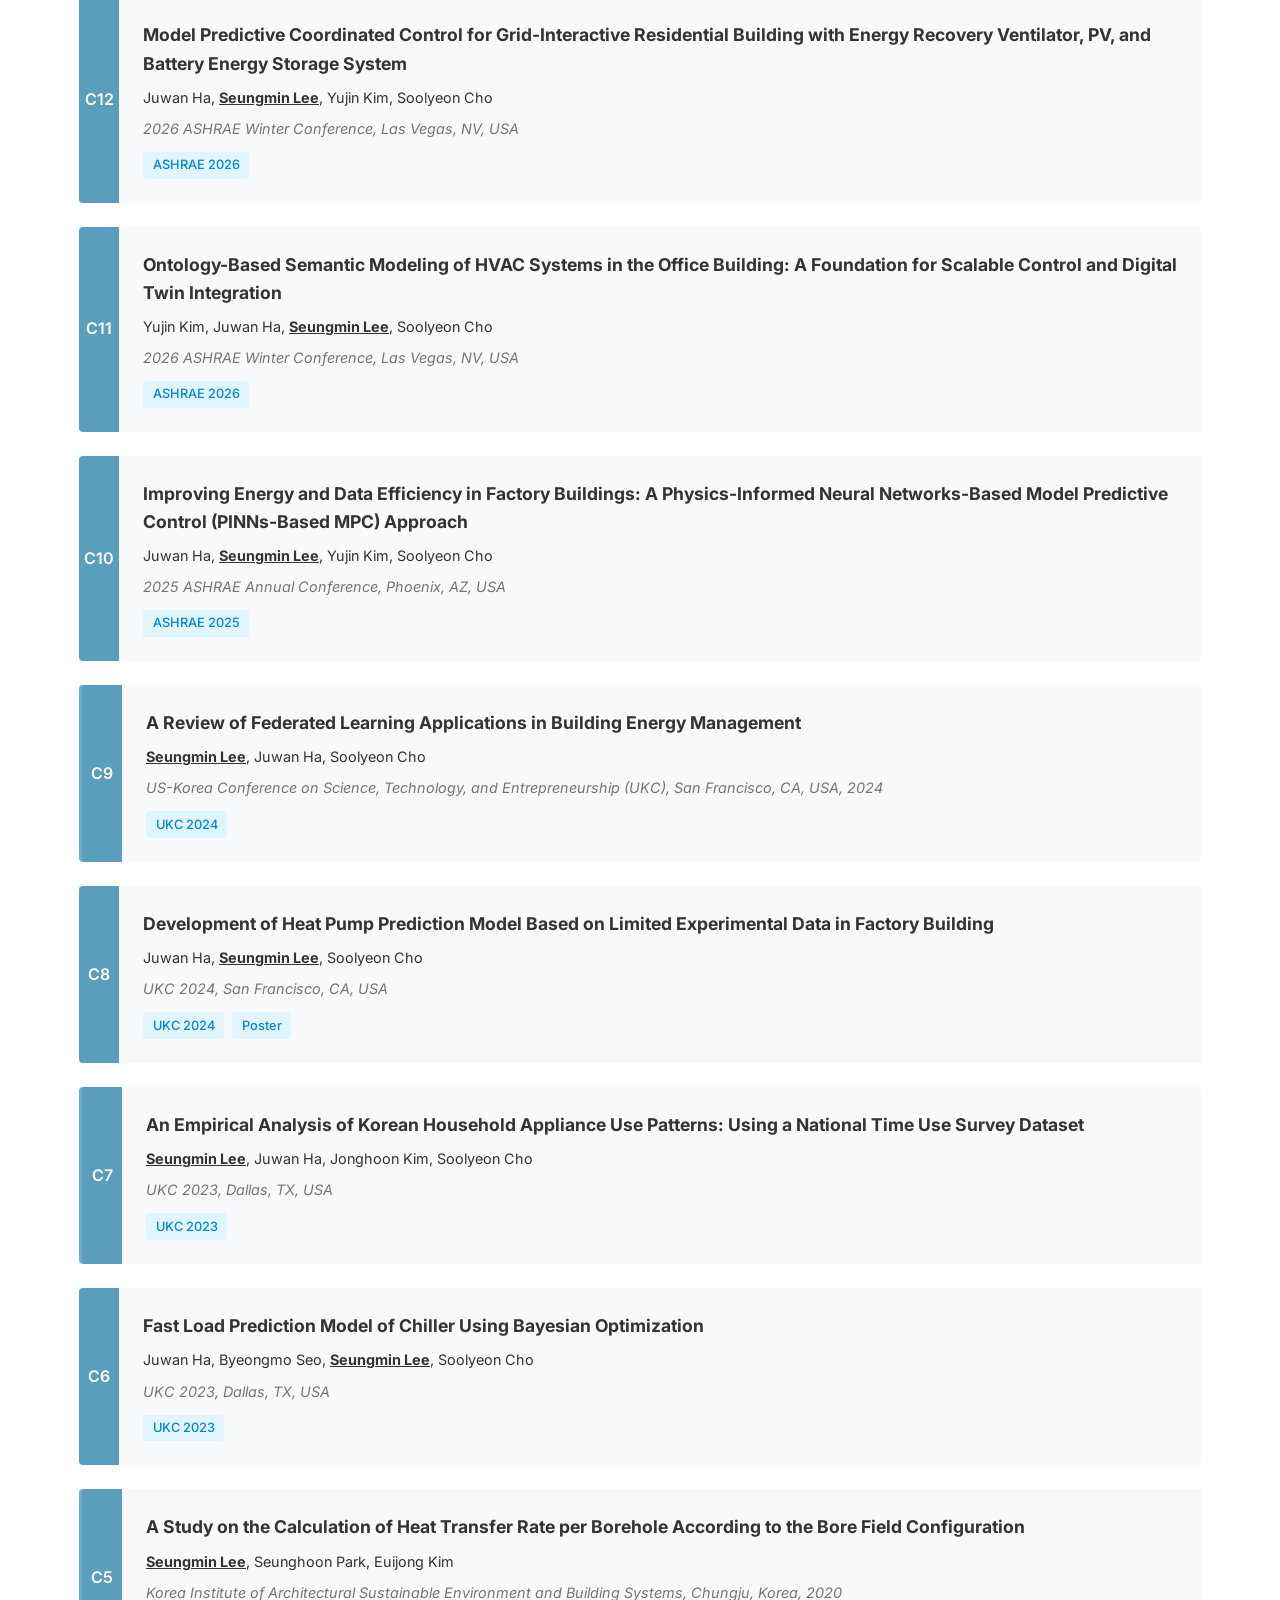
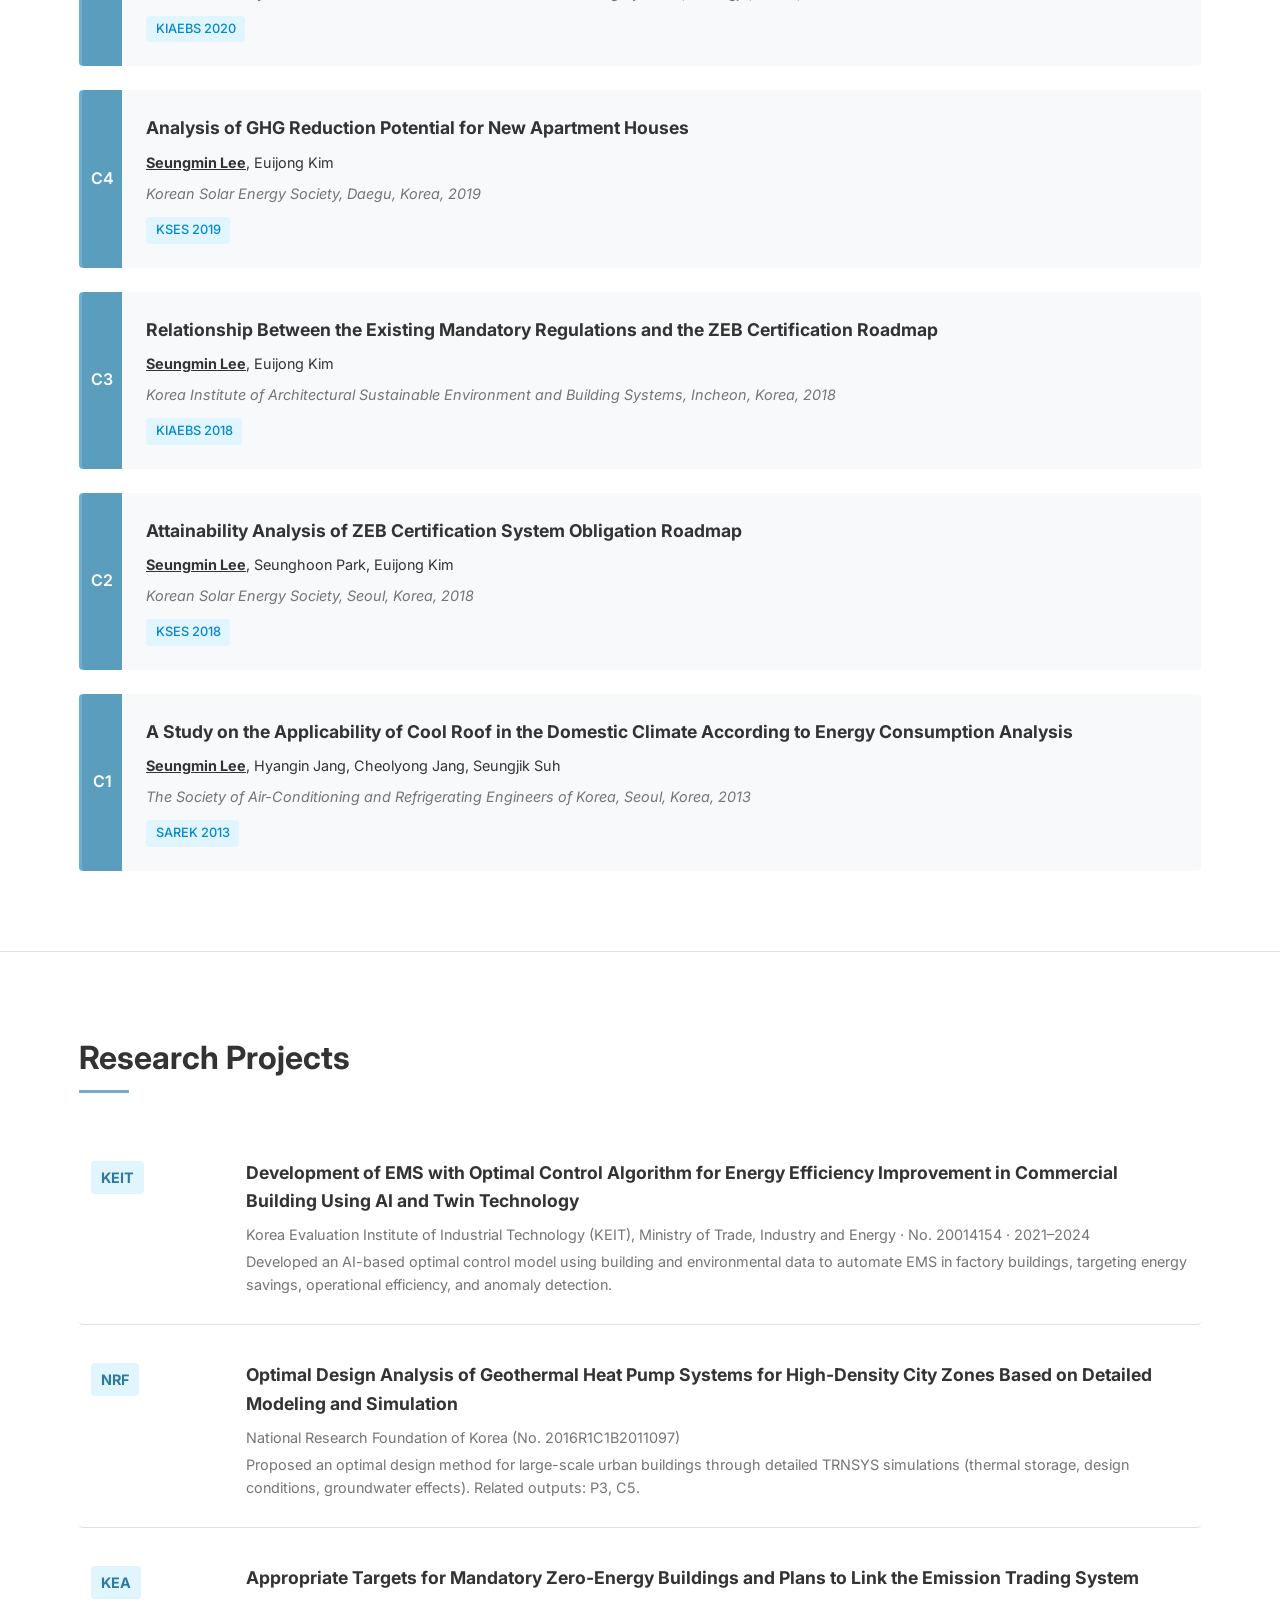
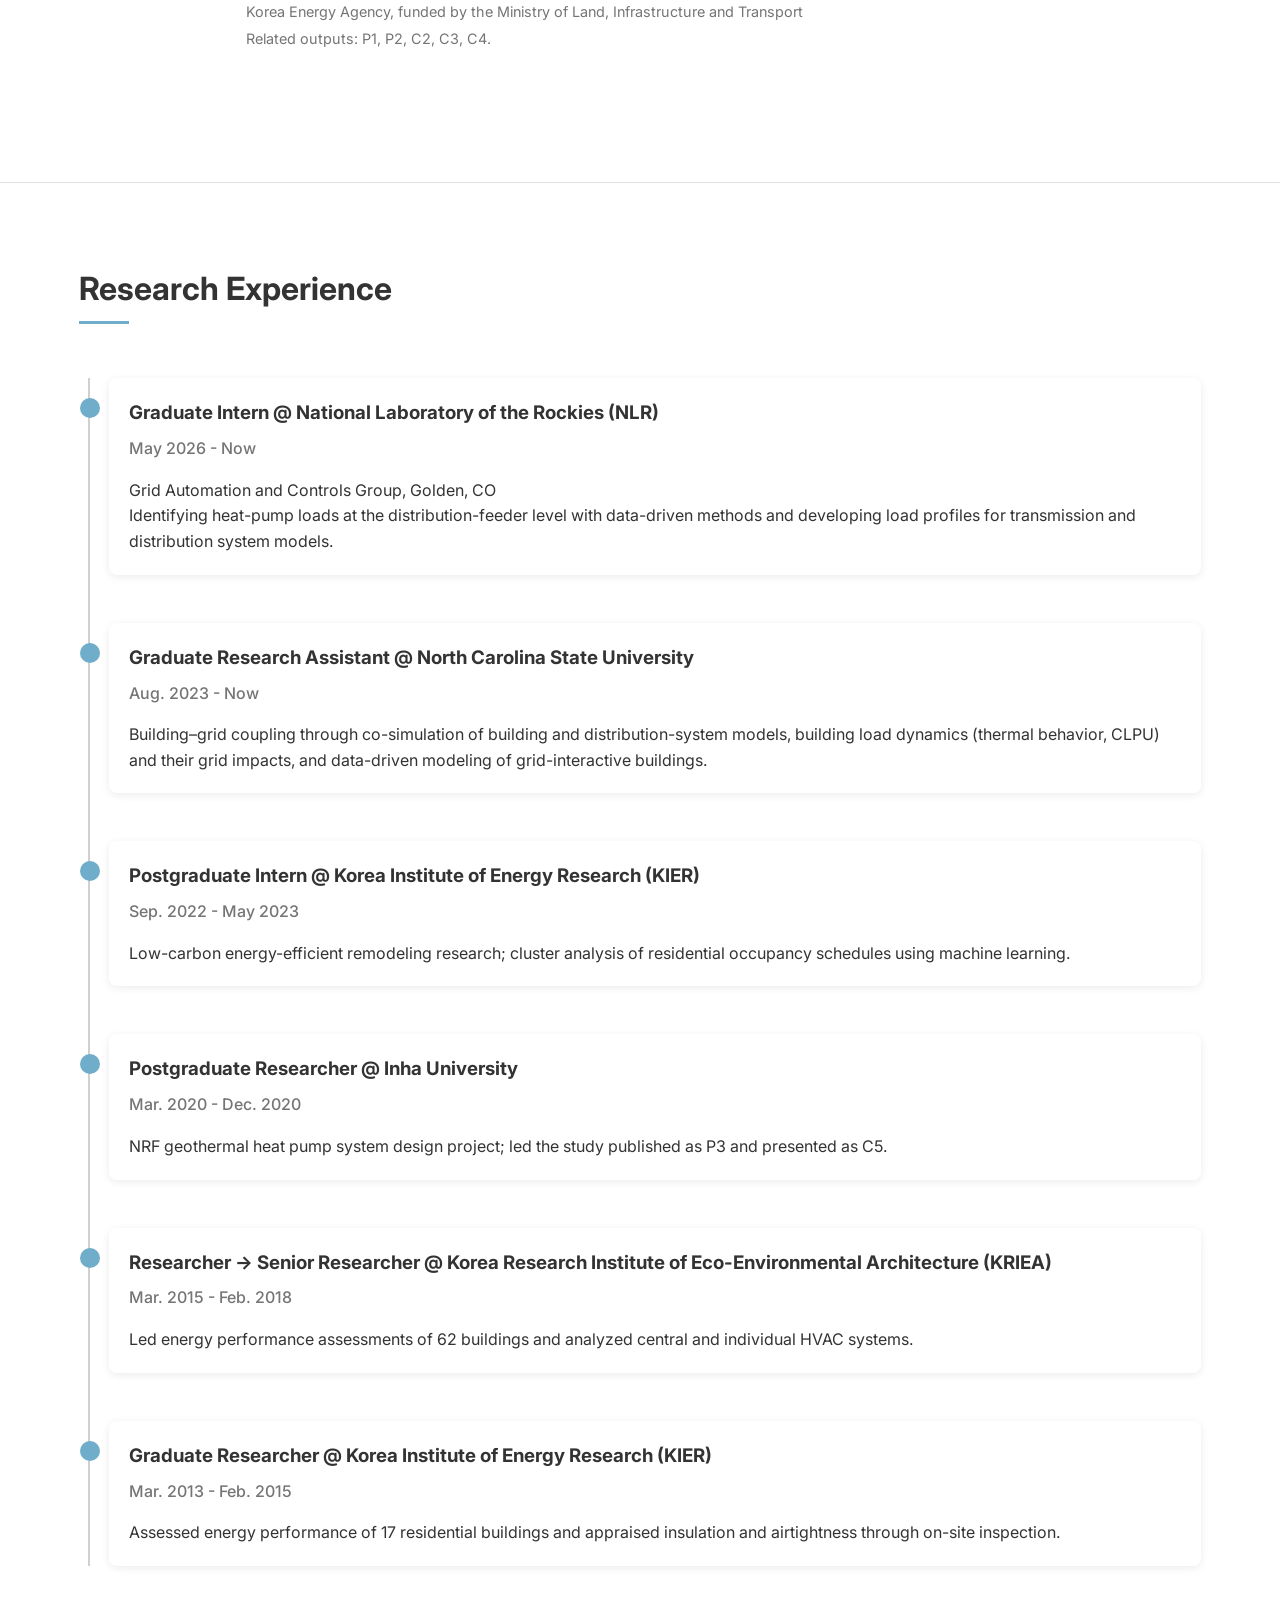
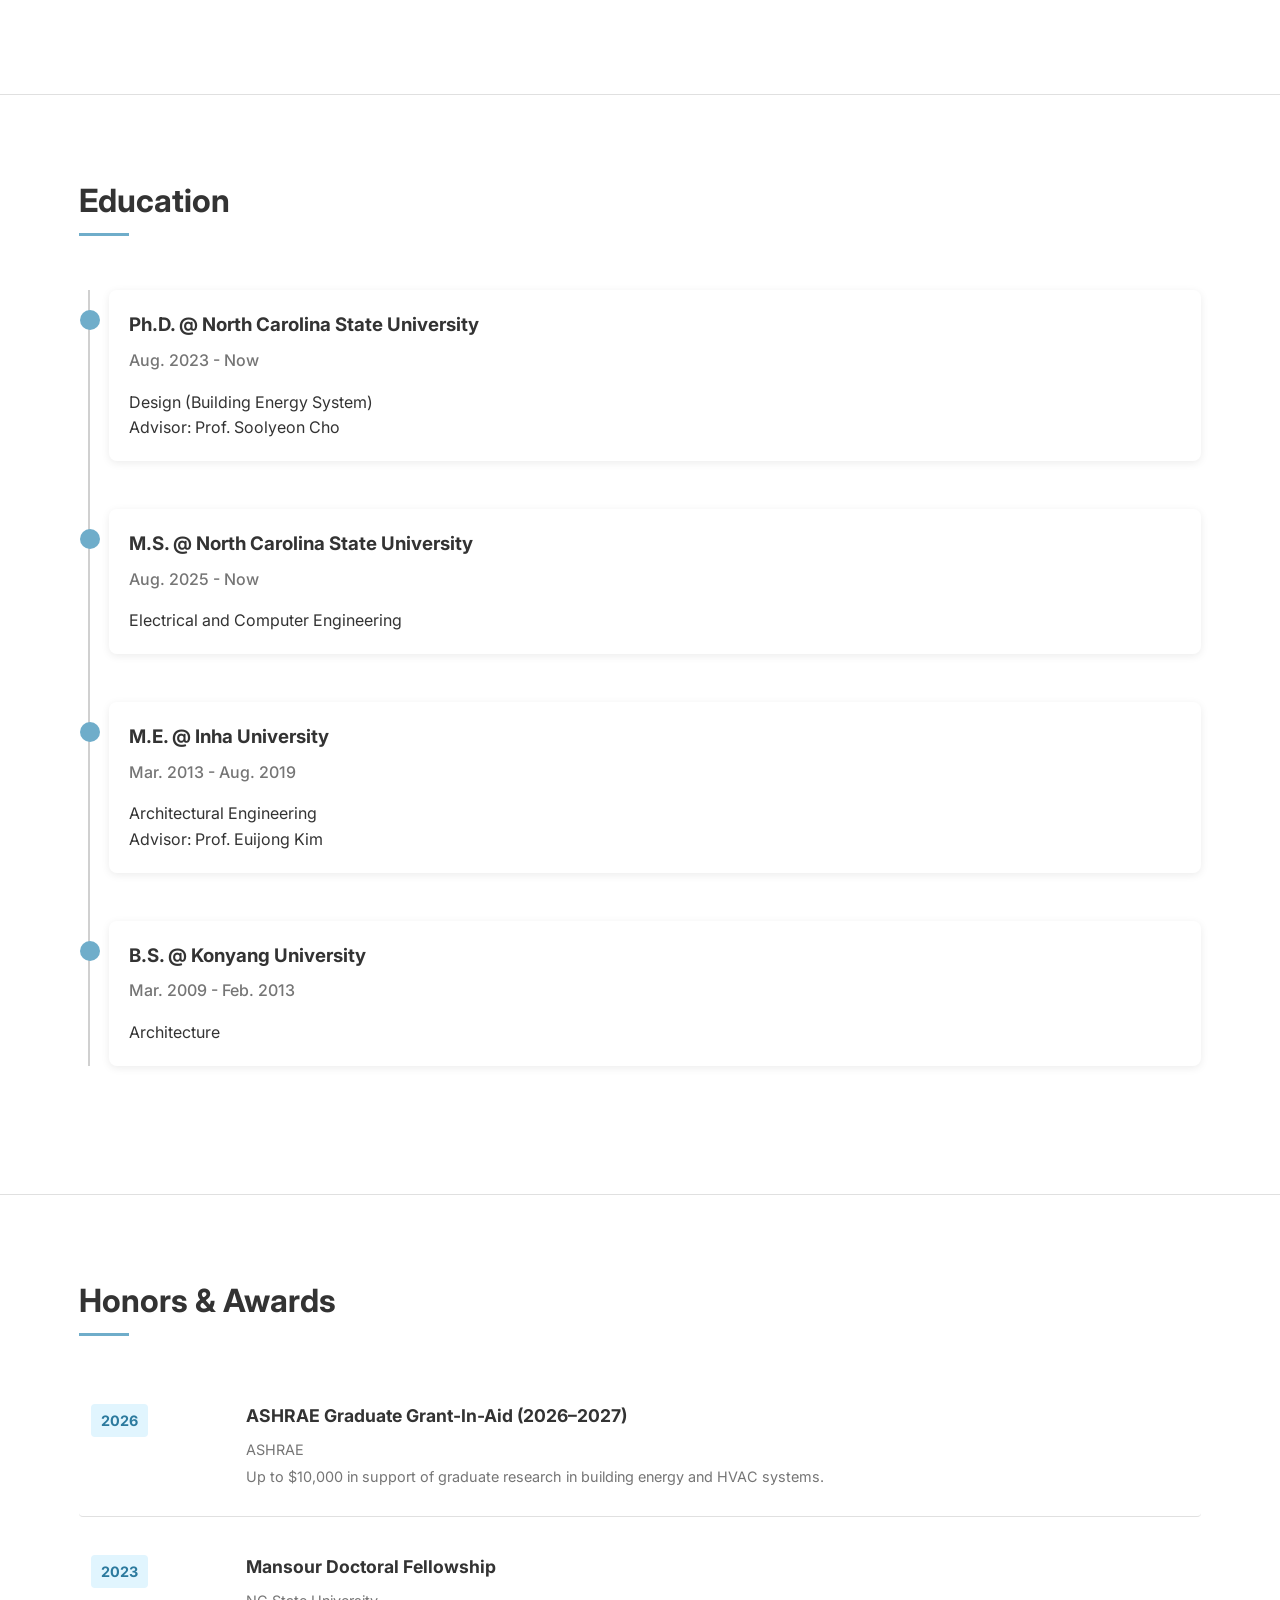
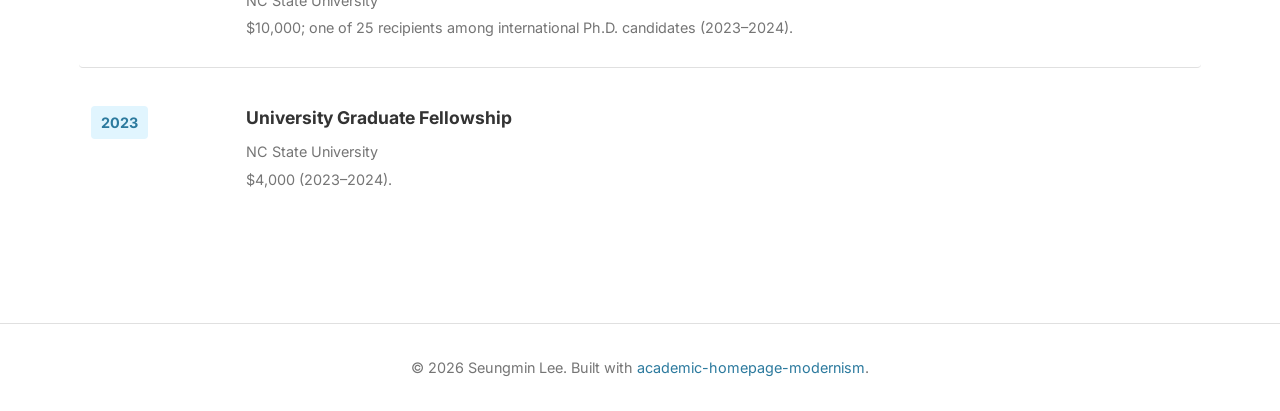
==== commit 02ba7443: "Remove the AI-Based HVAC Optimal Control research page Removes the page, its figures, its menu/overv" ====
--- a/index.html
+++ b/index.html
@@ -6,7 +6,7 @@
     <title>Seungmin Lee</title>
     <meta name="description" content="Seungmin Lee, Ph.D. student at North Carolina State University researching building–grid resilience, machine learning for energy systems, and building electrification.">
     <link rel="icon" href="data:image/svg+xml,<svg xmlns=%22http://www.w3.org/2000/svg%22 viewBox=%220 0 100 100%22><text y=%22.9em%22 font-size=%2290%22>⚡</text></svg>">
-    <link rel="stylesheet" href="styles.css?v=20261013o">
+    <link rel="stylesheet" href="styles.css?v=20261013q">
     <link rel="stylesheet" href="https://cdnjs.cloudflare.com/ajax/libs/font-awesome/6.4.0/css/all.min.css">
     <link href="https://fonts.googleapis.com/css2?family=Inter:wght@300;400;500;600;700&display=swap" rel="stylesheet">
 </head>
@@ -78,7 +78,6 @@
                         <ul class="research-list">
                             <li><strong><a href="research/heat-pump-identification/" data-same-tab>Heat-Pump Identification</a>:</strong> Identifying heat-pump loads at the distribution-feeder level.</li>
                             <li><strong><a href="research/datacenter/" data-same-tab>Data Center Thermal Analysis</a>:</strong> Where GPU nodes run warm and how their temperature changes.</li>
-                            <li><strong><a href="research/hvac-control/" data-same-tab>AI-Based HVAC Control</a>:</strong> ANN-based optimal control demonstrated at a U.S. manufacturing plant.</li>
                         </ul>
                     </div>
                 </div>
@@ -291,7 +290,7 @@
         </div>
     </footer>
 
-    <script src="script.js?v=20261013o"></script>
+    <script src="script.js?v=20261013q"></script>
     <script>
         // Update copyright year
         document.getElementById('current-year').textContent = new Date().getFullYear();
--- a/styles.css
+++ b/styles.css
@@ -2563,3 +2563,10 @@
 .about-content p + p {
     margin-top: 1rem;
 }
+
+.copyright-note {
+    margin-top: 1.25rem;
+    font-size: 0.8rem;
+    line-height: 1.5;
+    color: var(--light-text);
+}
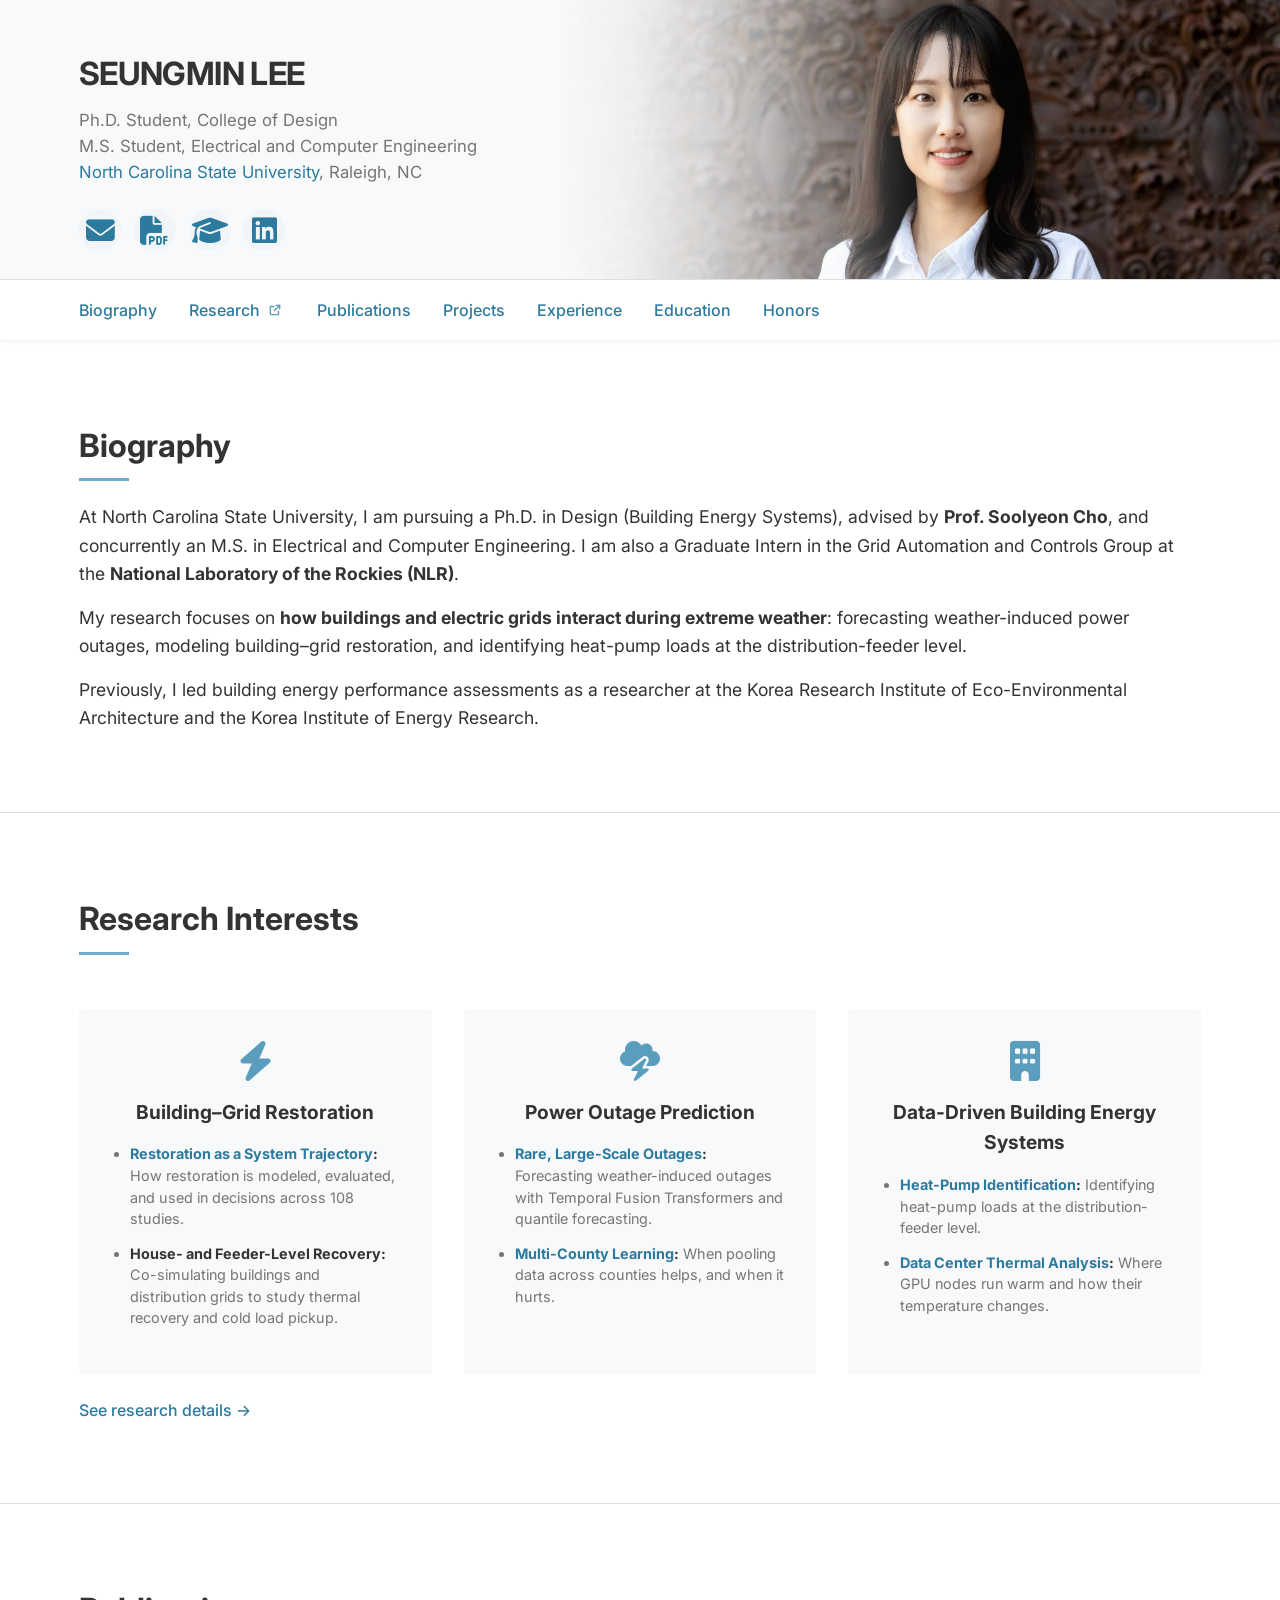
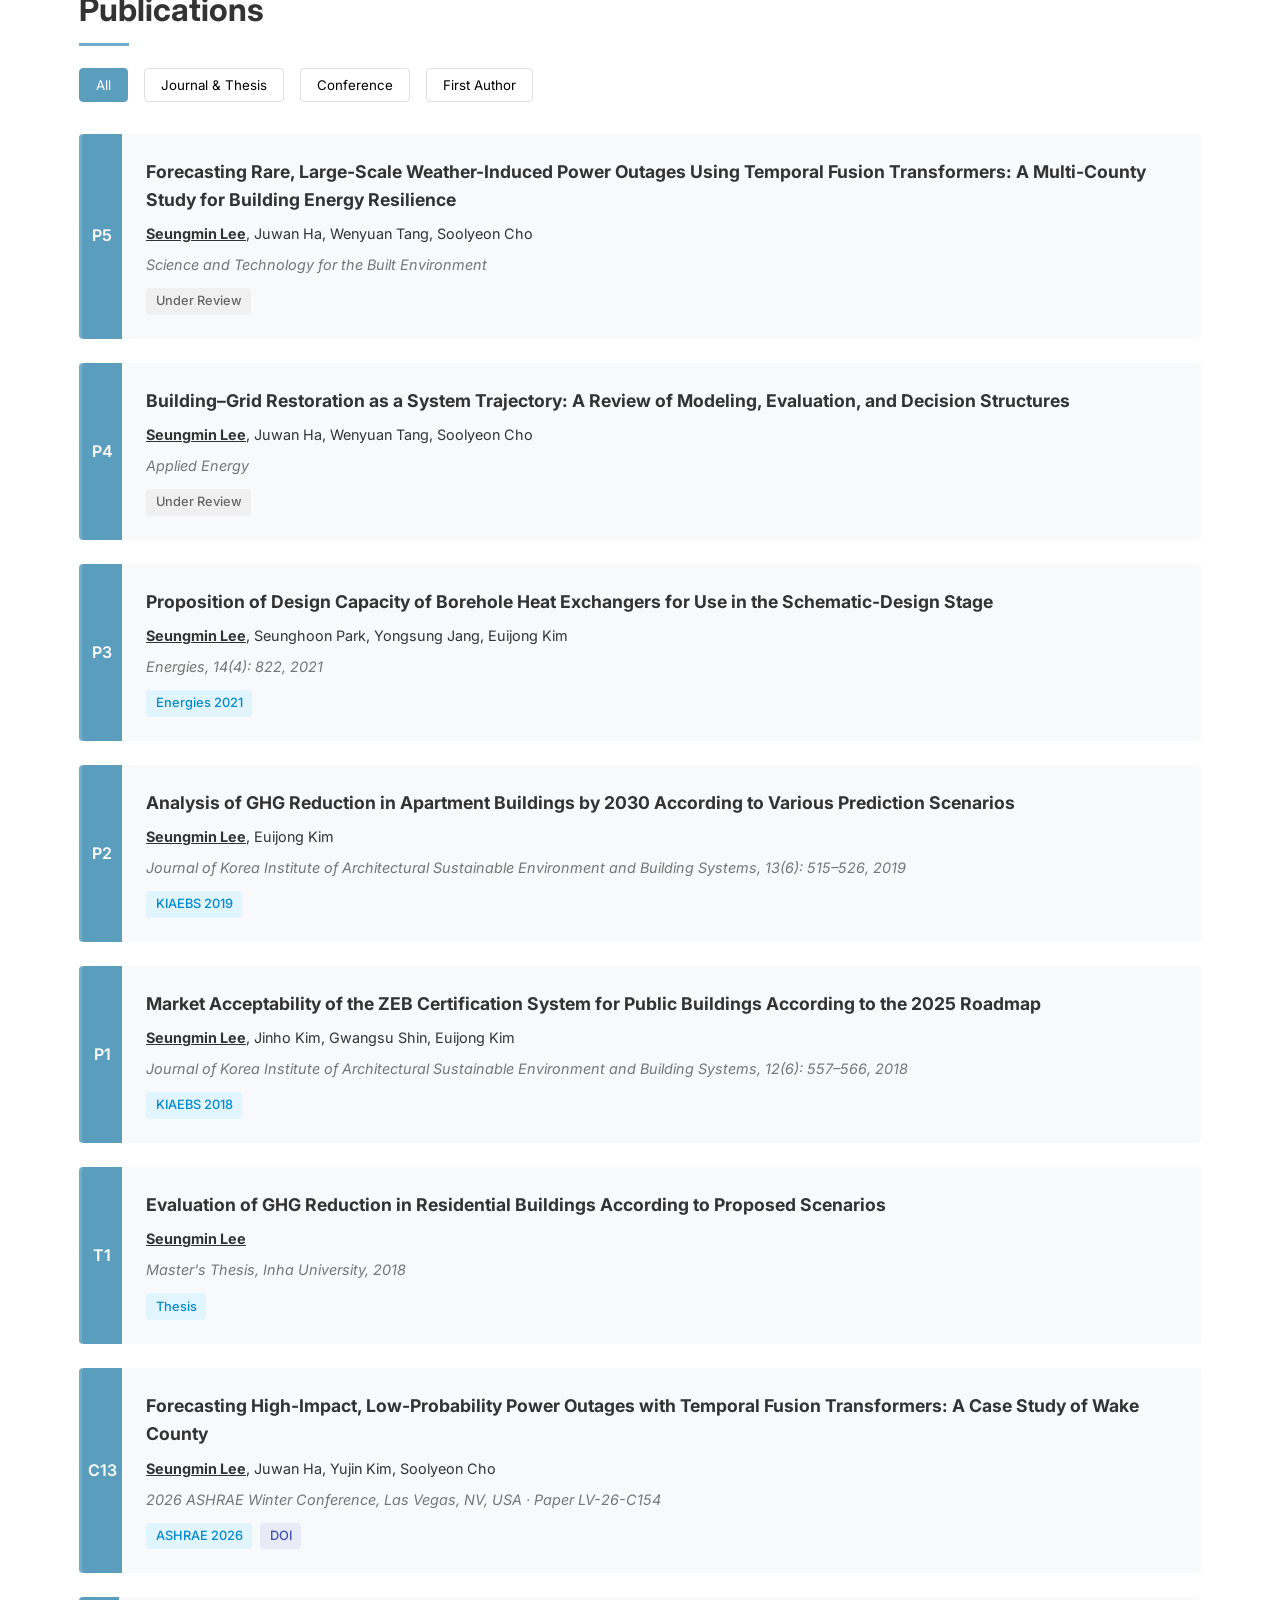
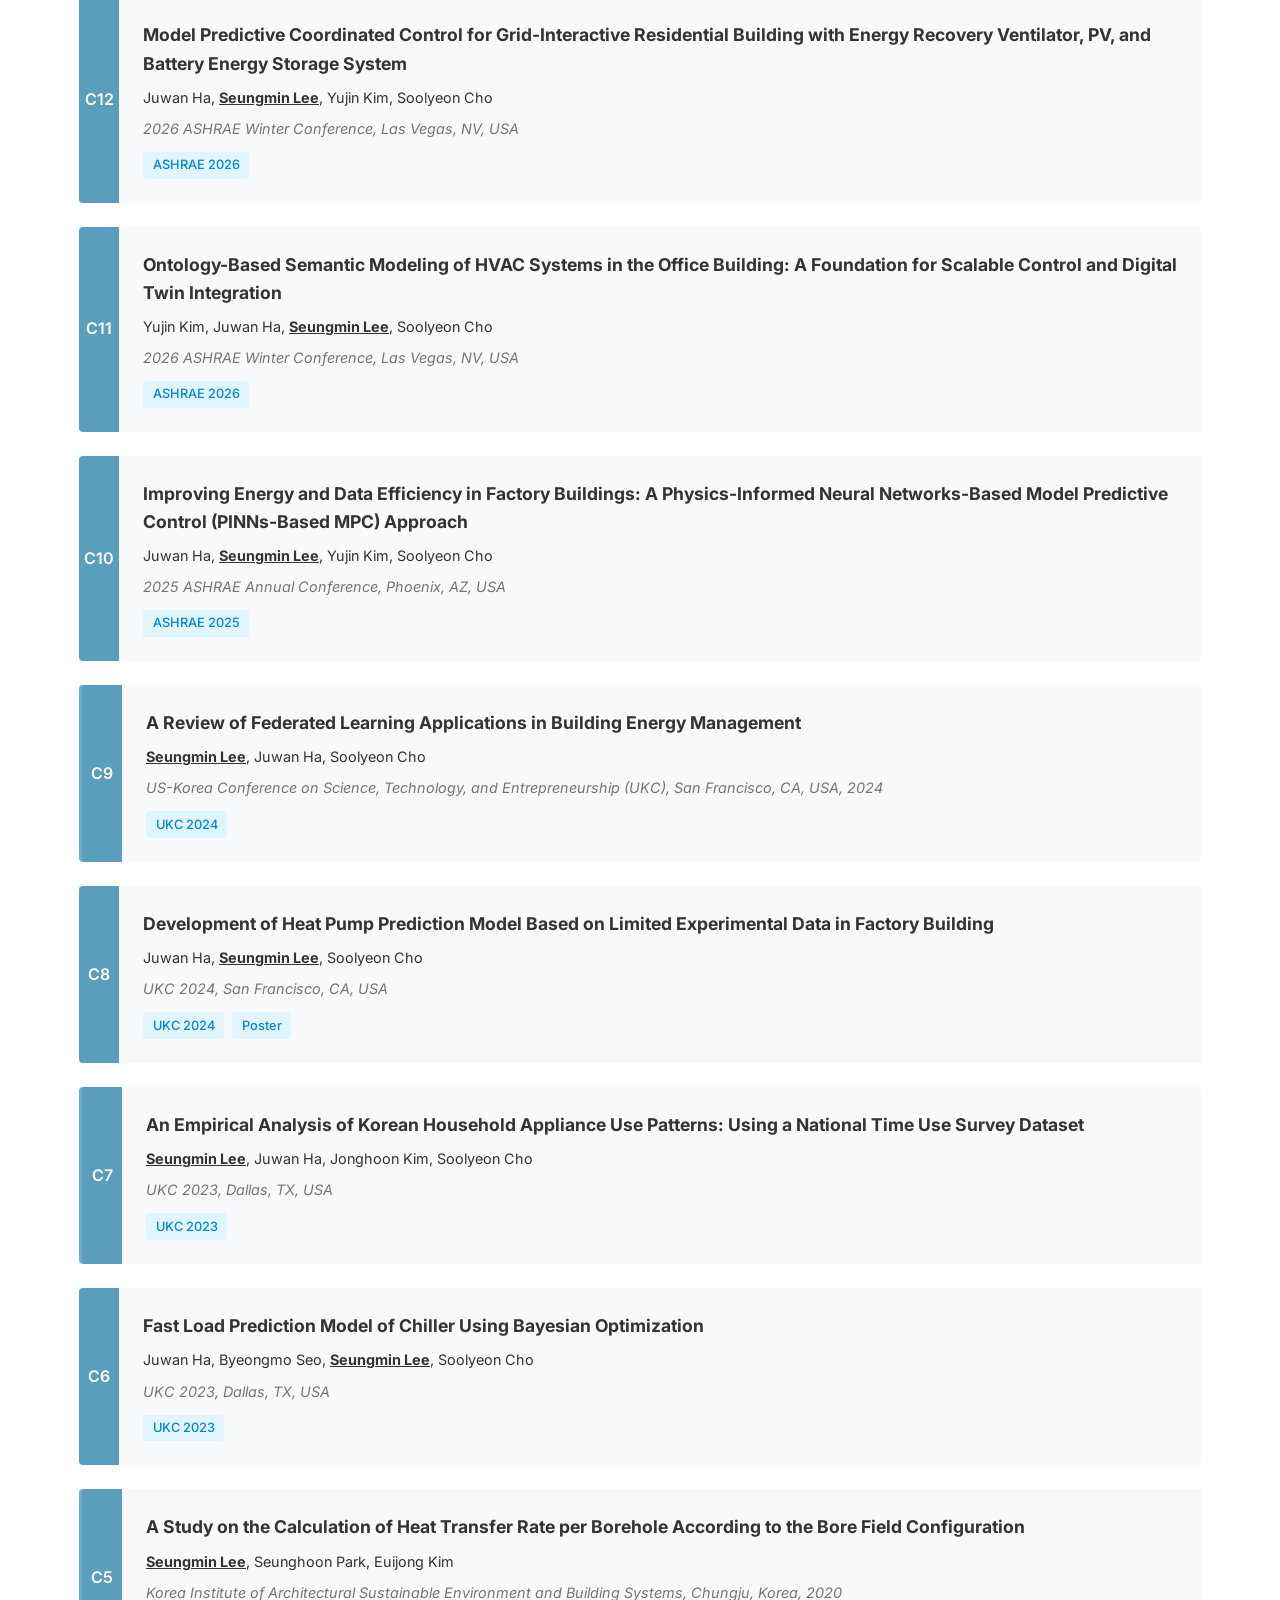
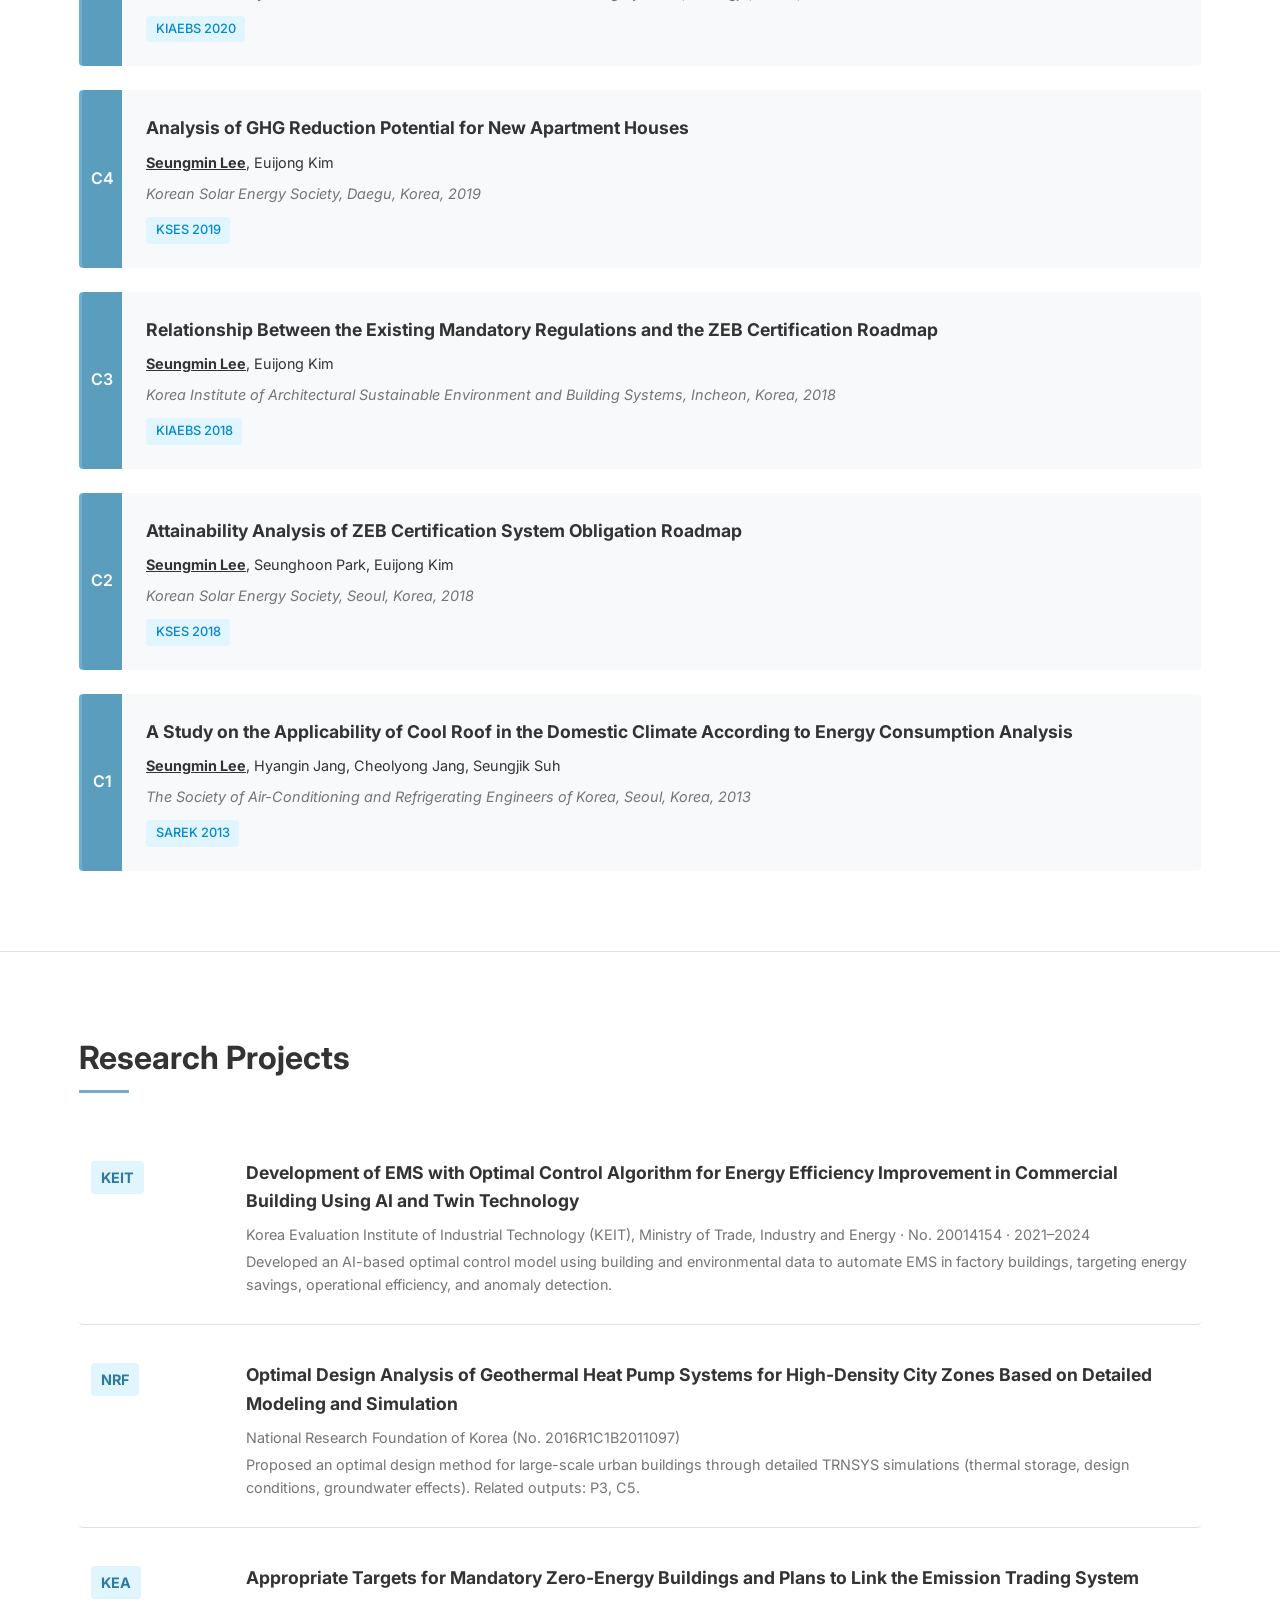
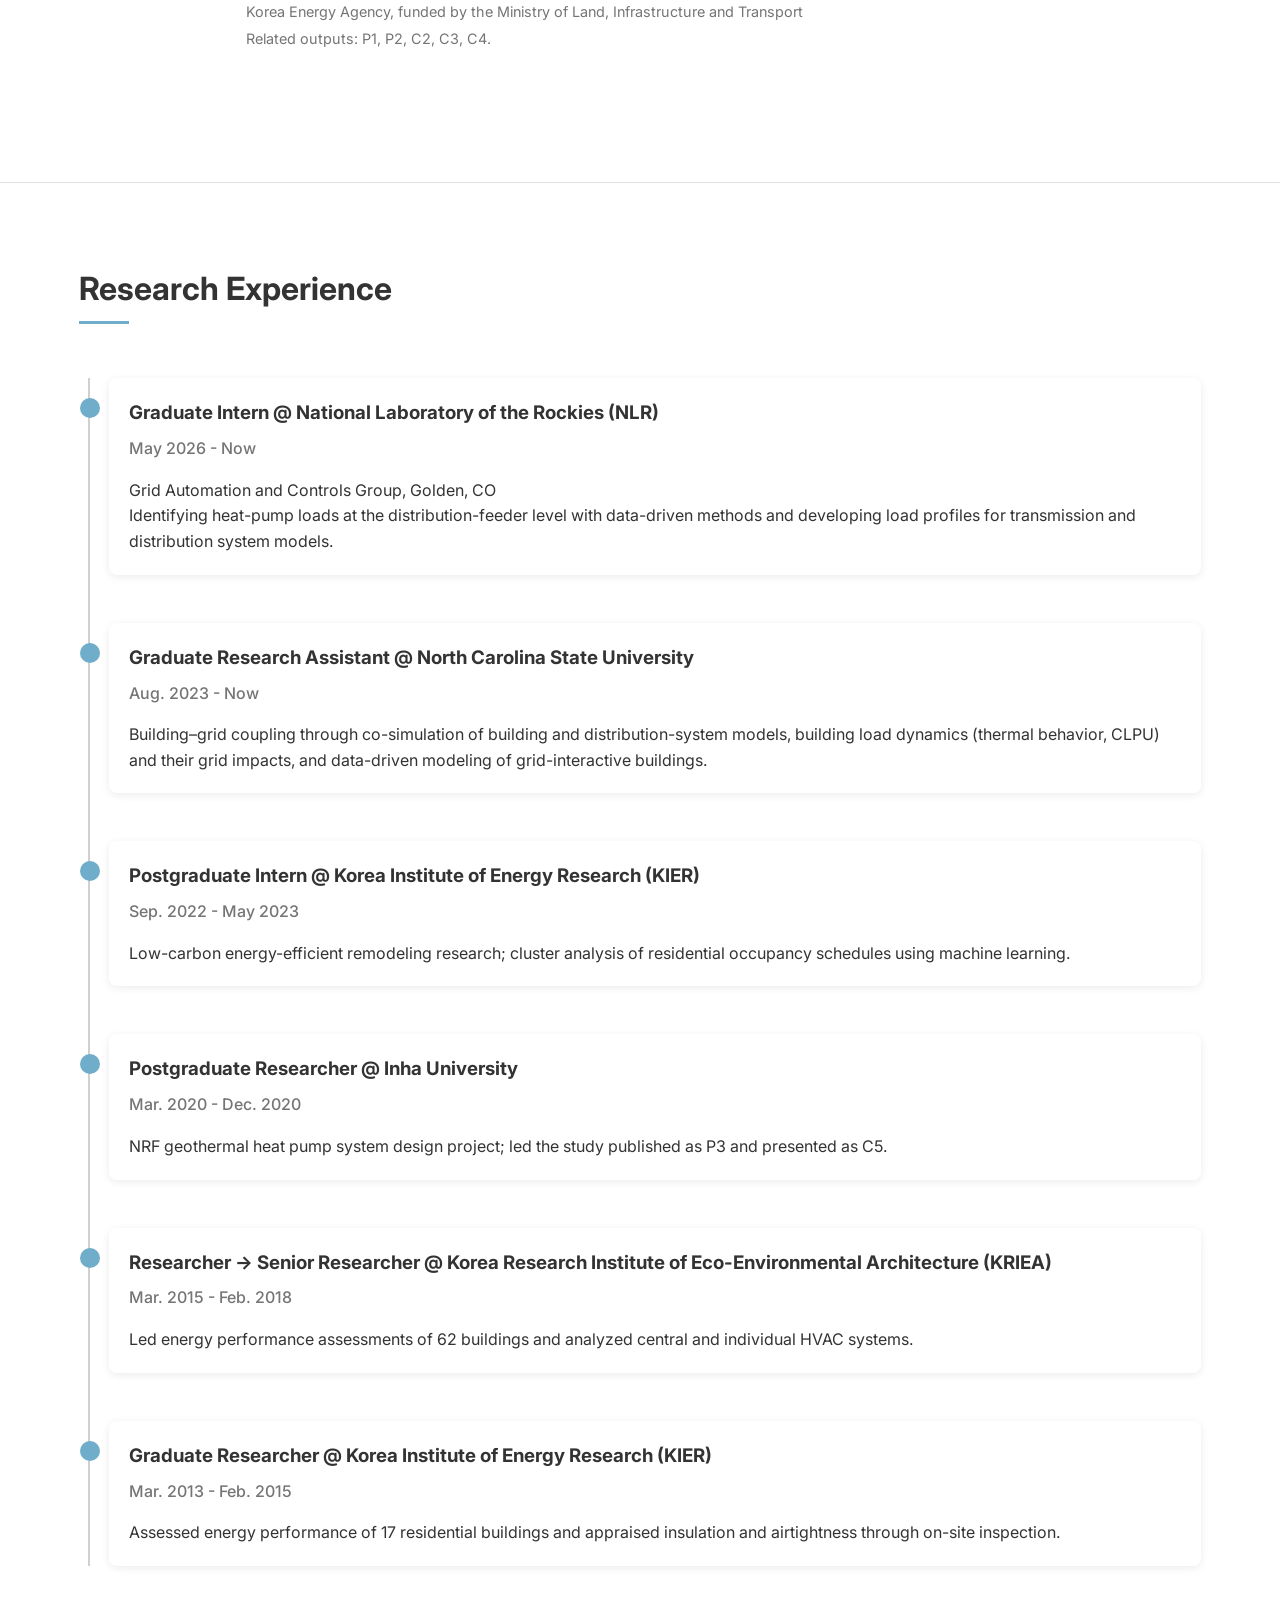
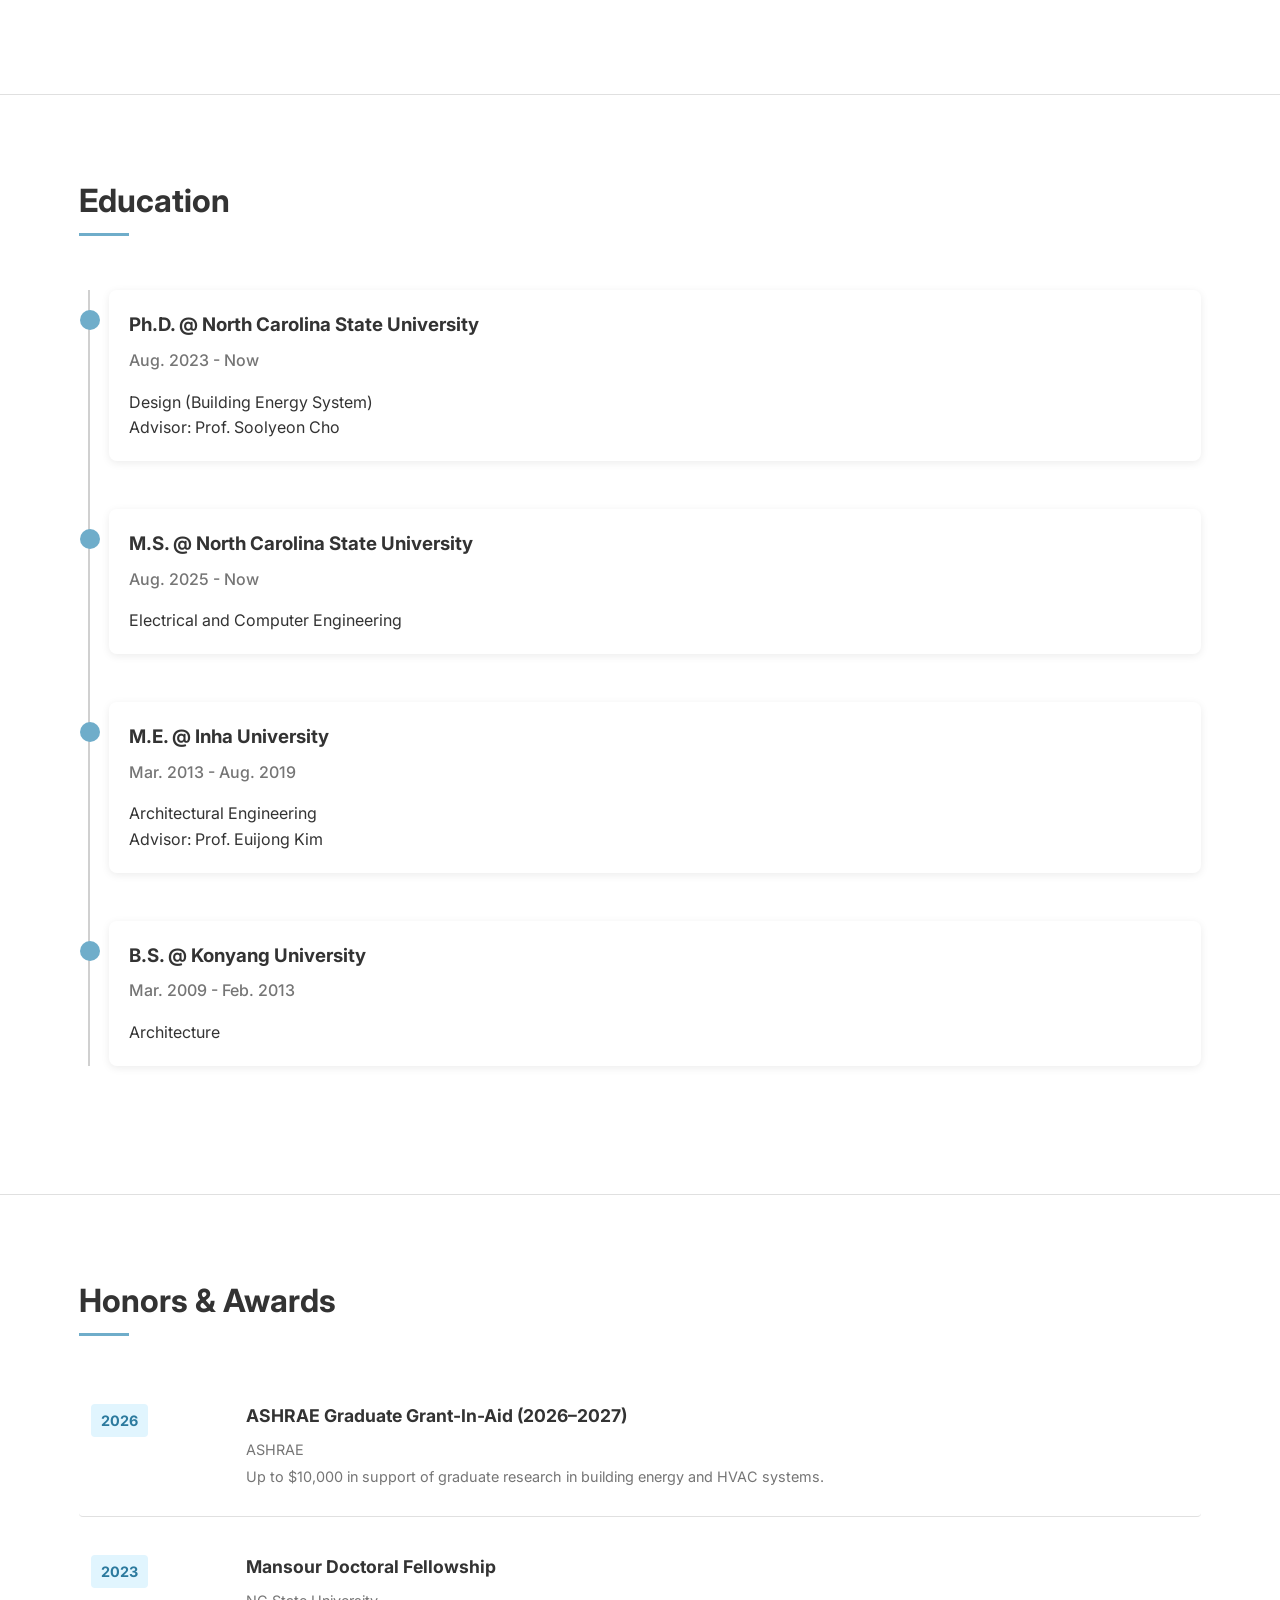
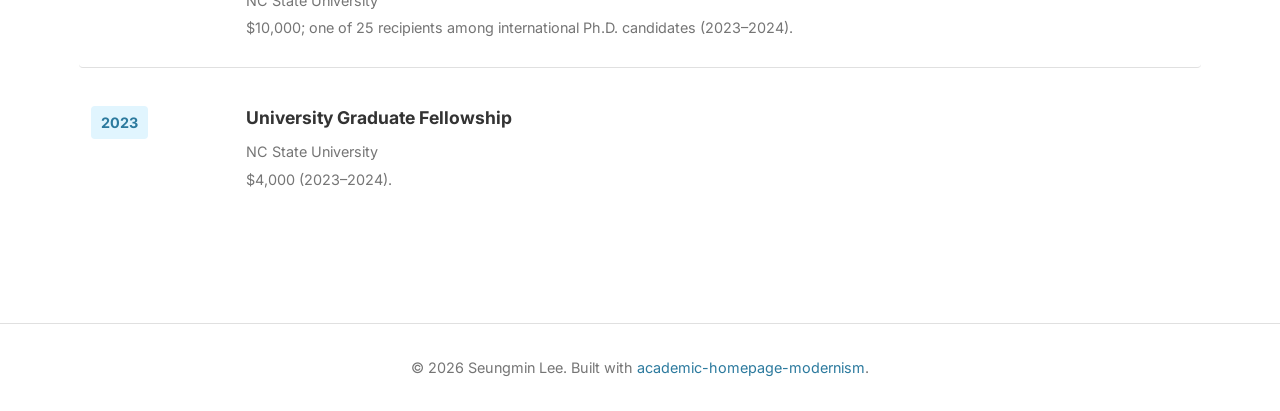
==== commit a71c6811: "C13: add DOI and paper code; update ASHRAE notice Co-Authored-By: Claude Opus 5.5 <noreply@anthropic" ====
--- a/index.html
+++ b/index.html
@@ -6,7 +6,7 @@
     <title>Seungmin Lee</title>
     <meta name="description" content="Seungmin Lee, Ph.D. student at North Carolina State University researching building–grid resilience, machine learning for energy systems, and building electrification.">
     <link rel="icon" href="data:image/svg+xml,<svg xmlns=%22http://www.w3.org/2000/svg%22 viewBox=%220 0 100 100%22><text y=%22.9em%22 font-size=%2290%22>⚡</text></svg>">
-    <link rel="stylesheet" href="styles.css?v=20261013q">
+    <link rel="stylesheet" href="styles.css?v=20261013r">
     <link rel="stylesheet" href="https://cdnjs.cloudflare.com/ajax/libs/font-awesome/6.4.0/css/all.min.css">
     <link href="https://fonts.googleapis.com/css2?family=Inter:wght@300;400;500;600;700&display=swap" rel="stylesheet">
 </head>
@@ -290,7 +290,7 @@
         </div>
     </footer>
 
-    <script src="script.js?v=20261013q"></script>
+    <script src="script.js?v=20261013r"></script>
     <script>
         // Update copyright year
         document.getElementById('current-year').textContent = new Date().getFullYear();
